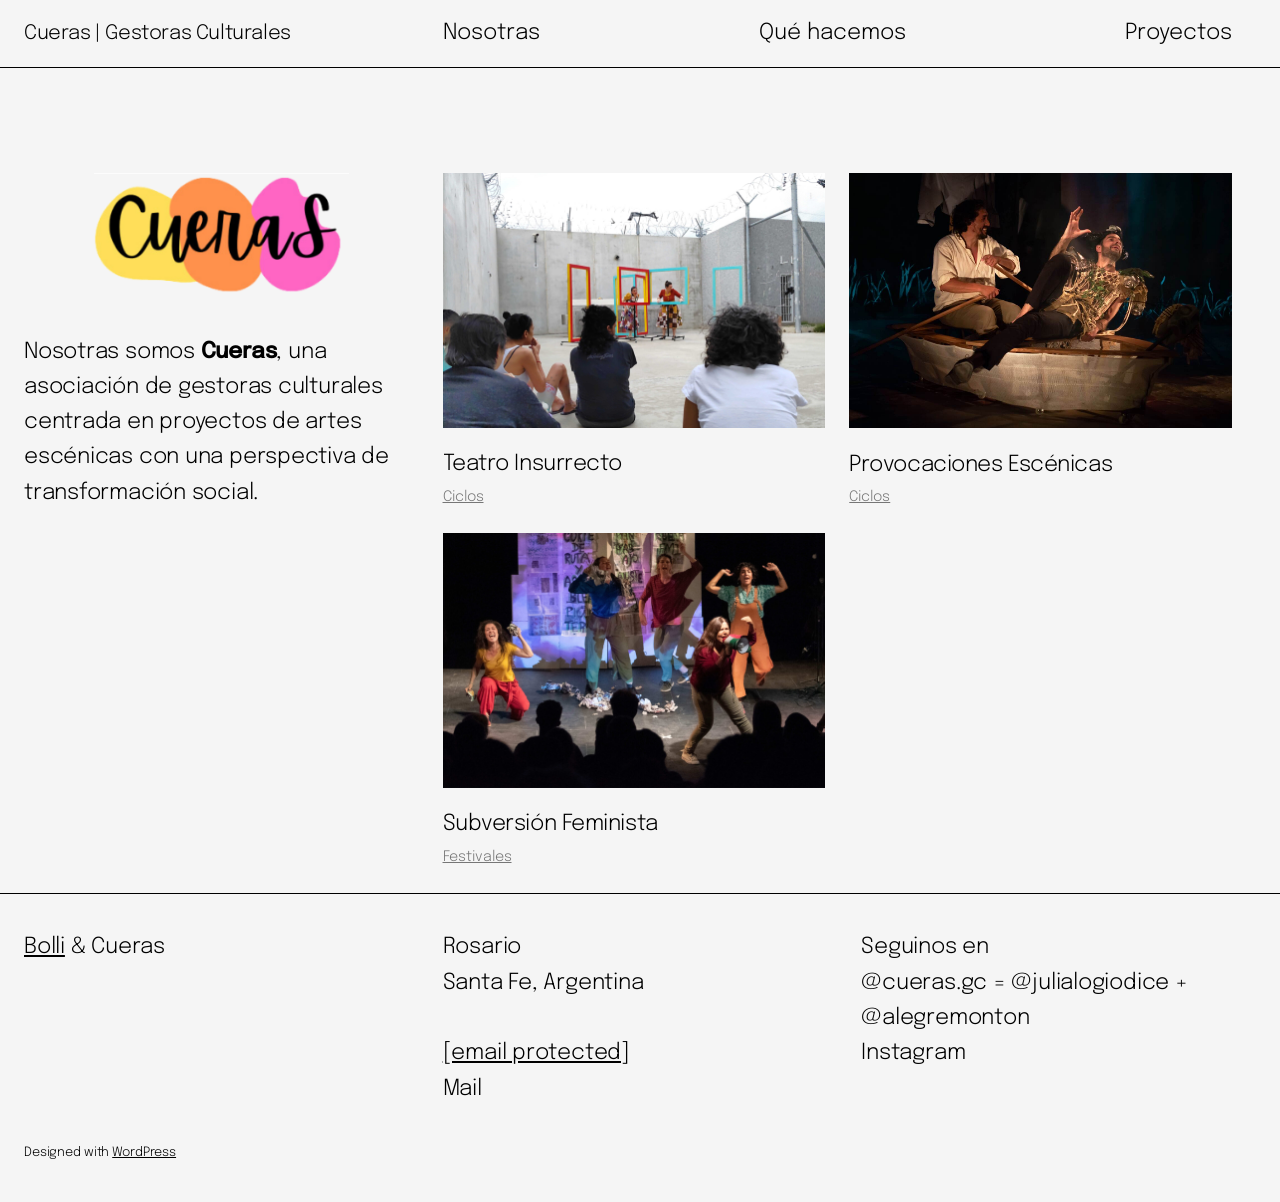
==== index.html @ 74dd1afe "Update canonical and shortlink URLs for improved navigation consistency" ====
<!DOCTYPE html>
<html lang="es-AR">
<head>
	<meta charset="UTF-8" />
	<meta name="viewport" content="width=device-width, initial-scale=1" />
<meta name='robots' content='max-image-preview:large' />
<title>Cueras | Gestoras Culturales</title>
<link rel='dns-prefetch' href='index.html' />
<link rel="alternate" type="application/rss+xml" title="Cueras | Gestoras Culturales &raquo; Feed" href="feed/index.html" />
<link rel="alternate" type="application/rss+xml" title="Cueras | Gestoras Culturales &raquo; RSS de los comentarios" href="comments/feed/index.html" />
<style id='wp-img-auto-sizes-contain-inline-css'>
img:is([sizes=auto i],[sizes^="auto," i]){contain-intrinsic-size:3000px 1500px}
/*# sourceURL=wp-img-auto-sizes-contain-inline-css */
</style>
<style id='wp-block-site-title-inline-css'>
.wp-block-site-title{box-sizing:border-box}.wp-block-site-title :where(a){color:inherit;font-family:inherit;font-size:inherit;font-style:inherit;font-weight:inherit;letter-spacing:inherit;line-height:inherit;text-decoration:inherit}
/*# sourceURL=https://cueras.com.ar/wp-includes/blocks/site-title/style.min.css */
</style>
<style id='wp-block-page-list-inline-css'>
.wp-block-navigation .wp-block-page-list{align-items:var(--navigation-layout-align,initial);background-color:inherit;display:flex;flex-direction:var(--navigation-layout-direction,initial);flex-wrap:var(--navigation-layout-wrap,wrap);justify-content:var(--navigation-layout-justify,initial)}.wp-block-navigation .wp-block-navigation-item{background-color:inherit}.wp-block-page-list{box-sizing:border-box}
/*# sourceURL=https://cueras.com.ar/wp-includes/blocks/page-list/style.min.css */
</style>
<style id='wp-block-navigation-inline-css'>
.wp-block-navigation{position:relative}.wp-block-navigation ul{margin-bottom:0;margin-left:0;margin-top:0;padding-left:0}.wp-block-navigation ul,.wp-block-navigation ul li{list-style:none;padding:0}.wp-block-navigation .wp-block-navigation-item{align-items:center;background-color:inherit;display:flex;position:relative}.wp-block-navigation .wp-block-navigation-item .wp-block-navigation__submenu-container:empty{display:none}.wp-block-navigation .wp-block-navigation-item__content{display:block;z-index:1}.wp-block-navigation .wp-block-navigation-item__content.wp-block-navigation-item__content{color:inherit}.wp-block-navigation.has-text-decoration-underline .wp-block-navigation-item__content,.wp-block-navigation.has-text-decoration-underline .wp-block-navigation-item__content:active,.wp-block-navigation.has-text-decoration-underline .wp-block-navigation-item__content:focus{text-decoration:underline}.wp-block-navigation.has-text-decoration-line-through .wp-block-navigation-item__content,.wp-block-navigation.has-text-decoration-line-through .wp-block-navigation-item__content:active,.wp-block-navigation.has-text-decoration-line-through .wp-block-navigation-item__content:focus{text-decoration:line-through}.wp-block-navigation :where(a),.wp-block-navigation :where(a:active),.wp-block-navigation :where(a:focus){text-decoration:none}.wp-block-navigation .wp-block-navigation__submenu-icon{align-self:center;background-color:inherit;border:none;color:currentColor;display:inline-block;font-size:inherit;height:.6em;line-height:0;margin-left:.25em;padding:0;width:.6em}.wp-block-navigation .wp-block-navigation__submenu-icon svg{display:inline-block;stroke:currentColor;height:inherit;margin-top:.075em;width:inherit}.wp-block-navigation{--navigation-layout-justification-setting:flex-start;--navigation-layout-direction:row;--navigation-layout-wrap:wrap;--navigation-layout-justify:flex-start;--navigation-layout-align:center}.wp-block-navigation.is-vertical{--navigation-layout-direction:column;--navigation-layout-justify:initial;--navigation-layout-align:flex-start}.wp-block-navigation.no-wrap{--navigation-layout-wrap:nowrap}.wp-block-navigation.items-justified-center{--navigation-layout-justification-setting:center;--navigation-layout-justify:center}.wp-block-navigation.items-justified-center.is-vertical{--navigation-layout-align:center}.wp-block-navigation.items-justified-right{--navigation-layout-justification-setting:flex-end;--navigation-layout-justify:flex-end}.wp-block-navigation.items-justified-right.is-vertical{--navigation-layout-align:flex-end}.wp-block-navigation.items-justified-space-between{--navigation-layout-justification-setting:space-between;--navigation-layout-justify:space-between}.wp-block-navigation .has-child .wp-block-navigation__submenu-container{align-items:normal;background-color:inherit;color:inherit;display:flex;flex-direction:column;opacity:0;position:absolute;z-index:2}@media not (prefers-reduced-motion){.wp-block-navigation .has-child .wp-block-navigation__submenu-container{transition:opacity .1s linear}}.wp-block-navigation .has-child .wp-block-navigation__submenu-container{height:0;overflow:hidden;visibility:hidden;width:0}.wp-block-navigation .has-child .wp-block-navigation__submenu-container>.wp-block-navigation-item>.wp-block-navigation-item__content{display:flex;flex-grow:1;padding:.5em 1em}.wp-block-navigation .has-child .wp-block-navigation__submenu-container>.wp-block-navigation-item>.wp-block-navigation-item__content .wp-block-navigation__submenu-icon{margin-left:auto;margin-right:0}.wp-block-navigation .has-child .wp-block-navigation__submenu-container .wp-block-navigation-item__content{margin:0}.wp-block-navigation .has-child .wp-block-navigation__submenu-container{left:-1px;top:100%}@media (min-width:782px){.wp-block-navigation .has-child .wp-block-navigation__submenu-container .wp-block-navigation__submenu-container{left:100%;top:-1px}.wp-block-navigation .has-child .wp-block-navigation__submenu-container .wp-block-navigation__submenu-container:before{background:#0000;content:"";display:block;height:100%;position:absolute;right:100%;width:.5em}.wp-block-navigation .has-child .wp-block-navigation__submenu-container .wp-block-navigation__submenu-icon{margin-right:.25em}.wp-block-navigation .has-child .wp-block-navigation__submenu-container .wp-block-navigation__submenu-icon svg{transform:rotate(-90deg)}}.wp-block-navigation .has-child .wp-block-navigation-submenu__toggle[aria-expanded=true]~.wp-block-navigation__submenu-container,.wp-block-navigation .has-child:not(.open-on-click):hover>.wp-block-navigation__submenu-container,.wp-block-navigation .has-child:not(.open-on-click):not(.open-on-hover-click):focus-within>.wp-block-navigation__submenu-container{height:auto;min-width:200px;opacity:1;overflow:visible;visibility:visible;width:auto}.wp-block-navigation.has-background .has-child .wp-block-navigation__submenu-container{left:0;top:100%}@media (min-width:782px){.wp-block-navigation.has-background .has-child .wp-block-navigation__submenu-container .wp-block-navigation__submenu-container{left:100%;top:0}}.wp-block-navigation-submenu{display:flex;position:relative}.wp-block-navigation-submenu .wp-block-navigation__submenu-icon svg{stroke:currentColor}button.wp-block-navigation-item__content{background-color:initial;border:none;color:currentColor;font-family:inherit;font-size:inherit;font-style:inherit;font-weight:inherit;letter-spacing:inherit;line-height:inherit;text-align:left;text-transform:inherit}.wp-block-navigation-submenu__toggle{cursor:pointer}.wp-block-navigation-submenu__toggle[aria-expanded=true]+.wp-block-navigation__submenu-icon>svg,.wp-block-navigation-submenu__toggle[aria-expanded=true]>svg{transform:rotate(180deg)}.wp-block-navigation-item.open-on-click .wp-block-navigation-submenu__toggle{padding-left:0;padding-right:.85em}.wp-block-navigation-item.open-on-click .wp-block-navigation-submenu__toggle+.wp-block-navigation__submenu-icon{margin-left:-.6em;pointer-events:none}.wp-block-navigation-item.open-on-click button.wp-block-navigation-item__content:not(.wp-block-navigation-submenu__toggle){padding:0}.wp-block-navigation .wp-block-page-list,.wp-block-navigation__container,.wp-block-navigation__responsive-close,.wp-block-navigation__responsive-container,.wp-block-navigation__responsive-container-content,.wp-block-navigation__responsive-dialog{gap:inherit}:where(.wp-block-navigation.has-background .wp-block-navigation-item a:not(.wp-element-button)),:where(.wp-block-navigation.has-background .wp-block-navigation-submenu a:not(.wp-element-button)){padding:.5em 1em}:where(.wp-block-navigation .wp-block-navigation__submenu-container .wp-block-navigation-item a:not(.wp-element-button)),:where(.wp-block-navigation .wp-block-navigation__submenu-container .wp-block-navigation-submenu a:not(.wp-element-button)),:where(.wp-block-navigation .wp-block-navigation__submenu-container .wp-block-navigation-submenu button.wp-block-navigation-item__content),:where(.wp-block-navigation .wp-block-navigation__submenu-container .wp-block-pages-list__item button.wp-block-navigation-item__content){padding:.5em 1em}.wp-block-navigation.items-justified-right .wp-block-navigation__container .has-child .wp-block-navigation__submenu-container,.wp-block-navigation.items-justified-right .wp-block-page-list>.has-child .wp-block-navigation__submenu-container,.wp-block-navigation.items-justified-space-between .wp-block-page-list>.has-child:last-child .wp-block-navigation__submenu-container,.wp-block-navigation.items-justified-space-between>.wp-block-navigation__container>.has-child:last-child .wp-block-navigation__submenu-container{left:auto;right:0}.wp-block-navigation.items-justified-right .wp-block-navigation__container .has-child .wp-block-navigation__submenu-container .wp-block-navigation__submenu-container,.wp-block-navigation.items-justified-right .wp-block-page-list>.has-child .wp-block-navigation__submenu-container .wp-block-navigation__submenu-container,.wp-block-navigation.items-justified-space-between .wp-block-page-list>.has-child:last-child .wp-block-navigation__submenu-container .wp-block-navigation__submenu-container,.wp-block-navigation.items-justified-space-between>.wp-block-navigation__container>.has-child:last-child .wp-block-navigation__submenu-container .wp-block-navigation__submenu-container{left:-1px;right:-1px}@media (min-width:782px){.wp-block-navigation.items-justified-right .wp-block-navigation__container .has-child .wp-block-navigation__submenu-container .wp-block-navigation__submenu-container,.wp-block-navigation.items-justified-right .wp-block-page-list>.has-child .wp-block-navigation__submenu-container .wp-block-navigation__submenu-container,.wp-block-navigation.items-justified-space-between .wp-block-page-list>.has-child:last-child .wp-block-navigation__submenu-container .wp-block-navigation__submenu-container,.wp-block-navigation.items-justified-space-between>.wp-block-navigation__container>.has-child:last-child .wp-block-navigation__submenu-container .wp-block-navigation__submenu-container{left:auto;right:100%}}.wp-block-navigation:not(.has-background) .wp-block-navigation__submenu-container{background-color:#fff;border:1px solid #00000026}.wp-block-navigation.has-background .wp-block-navigation__submenu-container{background-color:inherit}.wp-block-navigation:not(.has-text-color) .wp-block-navigation__submenu-container{color:#000}.wp-block-navigation__container{align-items:var(--navigation-layout-align,initial);display:flex;flex-direction:var(--navigation-layout-direction,initial);flex-wrap:var(--navigation-layout-wrap,wrap);justify-content:var(--navigation-layout-justify,initial);list-style:none;margin:0;padding-left:0}.wp-block-navigation__container .is-responsive{display:none}.wp-block-navigation__container:only-child,.wp-block-page-list:only-child{flex-grow:1}@keyframes overlay-menu__fade-in-animation{0%{opacity:0;transform:translateY(.5em)}to{opacity:1;transform:translateY(0)}}.wp-block-navigation__responsive-container{bottom:0;display:none;left:0;position:fixed;right:0;top:0}.wp-block-navigation__responsive-container :where(.wp-block-navigation-item a){color:inherit}.wp-block-navigation__responsive-container .wp-block-navigation__responsive-container-content{align-items:var(--navigation-layout-align,initial);display:flex;flex-direction:var(--navigation-layout-direction,initial);flex-wrap:var(--navigation-layout-wrap,wrap);justify-content:var(--navigation-layout-justify,initial)}.wp-block-navigation__responsive-container:not(.is-menu-open.is-menu-open){background-color:inherit!important;color:inherit!important}.wp-block-navigation__responsive-container.is-menu-open{background-color:inherit;display:flex;flex-direction:column}@media not (prefers-reduced-motion){.wp-block-navigation__responsive-container.is-menu-open{animation:overlay-menu__fade-in-animation .1s ease-out;animation-fill-mode:forwards}}.wp-block-navigation__responsive-container.is-menu-open{overflow:auto;padding:clamp(1rem,var(--wp--style--root--padding-top),20rem) clamp(1rem,var(--wp--style--root--padding-right),20rem) clamp(1rem,var(--wp--style--root--padding-bottom),20rem) clamp(1rem,var(--wp--style--root--padding-left),20rem);z-index:100000}.wp-block-navigation__responsive-container.is-menu-open .wp-block-navigation__responsive-container-content{align-items:var(--navigation-layout-justification-setting,inherit);display:flex;flex-direction:column;flex-wrap:nowrap;overflow:visible;padding-top:calc(2rem + 24px)}.wp-block-navigation__responsive-container.is-menu-open .wp-block-navigation__responsive-container-content,.wp-block-navigation__responsive-container.is-menu-open .wp-block-navigation__responsive-container-content .wp-block-navigation__container,.wp-block-navigation__responsive-container.is-menu-open .wp-block-navigation__responsive-container-content .wp-block-page-list{justify-content:flex-start}.wp-block-navigation__responsive-container.is-menu-open .wp-block-navigation__responsive-container-content .wp-block-navigation__submenu-icon{display:none}.wp-block-navigation__responsive-container.is-menu-open .wp-block-navigation__responsive-container-content .has-child .wp-block-navigation__submenu-container{border:none;height:auto;min-width:200px;opacity:1;overflow:initial;padding-left:2rem;padding-right:2rem;position:static;visibility:visible;width:auto}.wp-block-navigation__responsive-container.is-menu-open .wp-block-navigation__responsive-container-content .wp-block-navigation__container,.wp-block-navigation__responsive-container.is-menu-open .wp-block-navigation__responsive-container-content .wp-block-navigation__submenu-container{gap:inherit}.wp-block-navigation__responsive-container.is-menu-open .wp-block-navigation__responsive-container-content .wp-block-navigation__submenu-container{padding-top:var(--wp--style--block-gap,2em)}.wp-block-navigation__responsive-container.is-menu-open .wp-block-navigation__responsive-container-content .wp-block-navigation-item__content{padding:0}.wp-block-navigation__responsive-container.is-menu-open .wp-block-navigation__responsive-container-content .wp-block-navigation-item,.wp-block-navigation__responsive-container.is-menu-open .wp-block-navigation__responsive-container-content .wp-block-navigation__container,.wp-block-navigation__responsive-container.is-menu-open .wp-block-navigation__responsive-container-content .wp-block-page-list{align-items:var(--navigation-layout-justification-setting,initial);display:flex;flex-direction:column}.wp-block-navigation__responsive-container.is-menu-open .wp-block-navigation-item,.wp-block-navigation__responsive-container.is-menu-open .wp-block-navigation-item .wp-block-navigation__submenu-container,.wp-block-navigation__responsive-container.is-menu-open .wp-block-navigation__container,.wp-block-navigation__responsive-container.is-menu-open .wp-block-page-list{background:#0000!important;color:inherit!important}.wp-block-navigation__responsive-container.is-menu-open .wp-block-navigation__submenu-container.wp-block-navigation__submenu-container.wp-block-navigation__submenu-container.wp-block-navigation__submenu-container{left:auto;right:auto}@media (min-width:600px){.wp-block-navigation__responsive-container:not(.hidden-by-default):not(.is-menu-open){background-color:inherit;display:block;position:relative;width:100%;z-index:auto}.wp-block-navigation__responsive-container:not(.hidden-by-default):not(.is-menu-open) .wp-block-navigation__responsive-container-close{display:none}.wp-block-navigation__responsive-container.is-menu-open .wp-block-navigation__submenu-container.wp-block-navigation__submenu-container.wp-block-navigation__submenu-container.wp-block-navigation__submenu-container{left:0}}.wp-block-navigation:not(.has-background) .wp-block-navigation__responsive-container.is-menu-open{background-color:#fff}.wp-block-navigation:not(.has-text-color) .wp-block-navigation__responsive-container.is-menu-open{color:#000}.wp-block-navigation__toggle_button_label{font-size:1rem;font-weight:700}.wp-block-navigation__responsive-container-close,.wp-block-navigation__responsive-container-open{background:#0000;border:none;color:currentColor;cursor:pointer;margin:0;padding:0;text-transform:inherit;vertical-align:middle}.wp-block-navigation__responsive-container-close svg,.wp-block-navigation__responsive-container-open svg{fill:currentColor;display:block;height:24px;pointer-events:none;width:24px}.wp-block-navigation__responsive-container-open{display:flex}.wp-block-navigation__responsive-container-open.wp-block-navigation__responsive-container-open.wp-block-navigation__responsive-container-open{font-family:inherit;font-size:inherit;font-weight:inherit}@media (min-width:600px){.wp-block-navigation__responsive-container-open:not(.always-shown){display:none}}.wp-block-navigation__responsive-container-close{position:absolute;right:0;top:0;z-index:2}.wp-block-navigation__responsive-container-close.wp-block-navigation__responsive-container-close.wp-block-navigation__responsive-container-close{font-family:inherit;font-size:inherit;font-weight:inherit}.wp-block-navigation__responsive-close{width:100%}.has-modal-open .wp-block-navigation__responsive-close{margin-left:auto;margin-right:auto;max-width:var(--wp--style--global--wide-size,100%)}.wp-block-navigation__responsive-close:focus{outline:none}.is-menu-open .wp-block-navigation__responsive-close,.is-menu-open .wp-block-navigation__responsive-container-content,.is-menu-open .wp-block-navigation__responsive-dialog{box-sizing:border-box}.wp-block-navigation__responsive-dialog{position:relative}.has-modal-open .admin-bar .is-menu-open .wp-block-navigation__responsive-dialog{margin-top:46px}@media (min-width:782px){.has-modal-open .admin-bar .is-menu-open .wp-block-navigation__responsive-dialog{margin-top:32px}}html.has-modal-open{overflow:hidden}
/*# sourceURL=https://cueras.com.ar/wp-includes/blocks/navigation/style.min.css */
</style>
<style id='wp-block-columns-inline-css'>
.wp-block-columns{box-sizing:border-box;display:flex;flex-wrap:wrap!important}@media (min-width:782px){.wp-block-columns{flex-wrap:nowrap!important}}.wp-block-columns{align-items:normal!important}.wp-block-columns.are-vertically-aligned-top{align-items:flex-start}.wp-block-columns.are-vertically-aligned-center{align-items:center}.wp-block-columns.are-vertically-aligned-bottom{align-items:flex-end}@media (max-width:781px){.wp-block-columns:not(.is-not-stacked-on-mobile)>.wp-block-column{flex-basis:100%!important}}@media (min-width:782px){.wp-block-columns:not(.is-not-stacked-on-mobile)>.wp-block-column{flex-basis:0;flex-grow:1}.wp-block-columns:not(.is-not-stacked-on-mobile)>.wp-block-column[style*=flex-basis]{flex-grow:0}}.wp-block-columns.is-not-stacked-on-mobile{flex-wrap:nowrap!important}.wp-block-columns.is-not-stacked-on-mobile>.wp-block-column{flex-basis:0;flex-grow:1}.wp-block-columns.is-not-stacked-on-mobile>.wp-block-column[style*=flex-basis]{flex-grow:0}:where(.wp-block-columns){margin-bottom:1.75em}:where(.wp-block-columns.has-background){padding:1.25em 2.375em}.wp-block-column{flex-grow:1;min-width:0;overflow-wrap:break-word;word-break:break-word}.wp-block-column.is-vertically-aligned-top{align-self:flex-start}.wp-block-column.is-vertically-aligned-center{align-self:center}.wp-block-column.is-vertically-aligned-bottom{align-self:flex-end}.wp-block-column.is-vertically-aligned-stretch{align-self:stretch}.wp-block-column.is-vertically-aligned-bottom,.wp-block-column.is-vertically-aligned-center,.wp-block-column.is-vertically-aligned-top{width:100%}
/*# sourceURL=https://cueras.com.ar/wp-includes/blocks/columns/style.min.css */
</style>
<style id='wp-block-group-inline-css'>
.wp-block-group{box-sizing:border-box}:where(.wp-block-group.wp-block-group-is-layout-constrained){position:relative}
/*# sourceURL=https://cueras.com.ar/wp-includes/blocks/group/style.min.css */
</style>
<style id='wp-block-spacer-inline-css'>
.wp-block-spacer{clear:both}
/*# sourceURL=https://cueras.com.ar/wp-includes/blocks/spacer/style.min.css */
</style>
<style id='wp-block-paragraph-inline-css'>
.is-small-text{font-size:.875em}.is-regular-text{font-size:1em}.is-large-text{font-size:2.25em}.is-larger-text{font-size:3em}.has-drop-cap:not(:focus):first-letter{float:left;font-size:8.4em;font-style:normal;font-weight:100;line-height:.68;margin:.05em .1em 0 0;text-transform:uppercase}body.rtl .has-drop-cap:not(:focus):first-letter{float:none;margin-left:.1em}p.has-drop-cap.has-background{overflow:hidden}:root :where(p.has-background){padding:1.25em 2.375em}:where(p.has-text-color:not(.has-link-color)) a{color:inherit}p.has-text-align-left[style*="writing-mode:vertical-lr"],p.has-text-align-right[style*="writing-mode:vertical-rl"]{rotate:180deg}
/*# sourceURL=https://cueras.com.ar/wp-includes/blocks/paragraph/style.min.css */
</style>
<style id='wp-block-post-featured-image-inline-css'>
.wp-block-post-featured-image{margin-left:0;margin-right:0}.wp-block-post-featured-image a{display:block;height:100%}.wp-block-post-featured-image :where(img){box-sizing:border-box;height:auto;max-width:100%;vertical-align:bottom;width:100%}.wp-block-post-featured-image.alignfull img,.wp-block-post-featured-image.alignwide img{width:100%}.wp-block-post-featured-image .wp-block-post-featured-image__overlay.has-background-dim{background-color:#000;inset:0;position:absolute}.wp-block-post-featured-image{position:relative}.wp-block-post-featured-image .wp-block-post-featured-image__overlay.has-background-gradient{background-color:initial}.wp-block-post-featured-image .wp-block-post-featured-image__overlay.has-background-dim-0{opacity:0}.wp-block-post-featured-image .wp-block-post-featured-image__overlay.has-background-dim-10{opacity:.1}.wp-block-post-featured-image .wp-block-post-featured-image__overlay.has-background-dim-20{opacity:.2}.wp-block-post-featured-image .wp-block-post-featured-image__overlay.has-background-dim-30{opacity:.3}.wp-block-post-featured-image .wp-block-post-featured-image__overlay.has-background-dim-40{opacity:.4}.wp-block-post-featured-image .wp-block-post-featured-image__overlay.has-background-dim-50{opacity:.5}.wp-block-post-featured-image .wp-block-post-featured-image__overlay.has-background-dim-60{opacity:.6}.wp-block-post-featured-image .wp-block-post-featured-image__overlay.has-background-dim-70{opacity:.7}.wp-block-post-featured-image .wp-block-post-featured-image__overlay.has-background-dim-80{opacity:.8}.wp-block-post-featured-image .wp-block-post-featured-image__overlay.has-background-dim-90{opacity:.9}.wp-block-post-featured-image .wp-block-post-featured-image__overlay.has-background-dim-100{opacity:1}.wp-block-post-featured-image:where(.alignleft,.alignright){width:100%}
/*# sourceURL=https://cueras.com.ar/wp-includes/blocks/post-featured-image/style.min.css */
</style>
<style id='wp-block-post-title-inline-css'>
.wp-block-post-title{box-sizing:border-box;word-break:break-word}.wp-block-post-title :where(a){display:inline-block;font-family:inherit;font-size:inherit;font-style:inherit;font-weight:inherit;letter-spacing:inherit;line-height:inherit;text-decoration:inherit}
/*# sourceURL=https://cueras.com.ar/wp-includes/blocks/post-title/style.min.css */
</style>
<style id='wp-block-post-terms-inline-css'>
.wp-block-post-terms{box-sizing:border-box}.wp-block-post-terms .wp-block-post-terms__separator{white-space:pre-wrap}
/*# sourceURL=https://cueras.com.ar/wp-includes/blocks/post-terms/style.min.css */
</style>
<style id='wp-block-post-template-inline-css'>
.wp-block-post-template{box-sizing:border-box;list-style:none;margin-bottom:0;margin-top:0;max-width:100%;padding:0}.wp-block-post-template.is-flex-container{display:flex;flex-direction:row;flex-wrap:wrap;gap:1.25em}.wp-block-post-template.is-flex-container>li{margin:0;width:100%}@media (min-width:600px){.wp-block-post-template.is-flex-container.is-flex-container.columns-2>li{width:calc(50% - .625em)}.wp-block-post-template.is-flex-container.is-flex-container.columns-3>li{width:calc(33.33333% - .83333em)}.wp-block-post-template.is-flex-container.is-flex-container.columns-4>li{width:calc(25% - .9375em)}.wp-block-post-template.is-flex-container.is-flex-container.columns-5>li{width:calc(20% - 1em)}.wp-block-post-template.is-flex-container.is-flex-container.columns-6>li{width:calc(16.66667% - 1.04167em)}}@media (max-width:600px){.wp-block-post-template-is-layout-grid.wp-block-post-template-is-layout-grid.wp-block-post-template-is-layout-grid.wp-block-post-template-is-layout-grid{grid-template-columns:1fr}}.wp-block-post-template-is-layout-constrained>li>.alignright,.wp-block-post-template-is-layout-flow>li>.alignright{float:right;margin-inline-end:0;margin-inline-start:2em}.wp-block-post-template-is-layout-constrained>li>.alignleft,.wp-block-post-template-is-layout-flow>li>.alignleft{float:left;margin-inline-end:2em;margin-inline-start:0}.wp-block-post-template-is-layout-constrained>li>.aligncenter,.wp-block-post-template-is-layout-flow>li>.aligncenter{margin-inline-end:auto;margin-inline-start:auto}
/*# sourceURL=https://cueras.com.ar/wp-includes/blocks/post-template/style.min.css */
</style>
<style id='wp-emoji-styles-inline-css'>

	img.wp-smiley, img.emoji {
		display: inline !important;
		border: none !important;
		box-shadow: none !important;
		height: 1em !important;
		width: 1em !important;
		margin: 0 0.07em !important;
		vertical-align: -0.1em !important;
		background: none !important;
		padding: 0 !important;
	}
/*# sourceURL=wp-emoji-styles-inline-css */
</style>
<style id='wp-block-library-inline-css'>
:root{--wp-block-synced-color:#7a00df;--wp-block-synced-color--rgb:122,0,223;--wp-bound-block-color:var(--wp-block-synced-color);--wp-editor-canvas-background:#ddd;--wp-admin-theme-color:#007cba;--wp-admin-theme-color--rgb:0,124,186;--wp-admin-theme-color-darker-10:#006ba1;--wp-admin-theme-color-darker-10--rgb:0,107,160.5;--wp-admin-theme-color-darker-20:#005a87;--wp-admin-theme-color-darker-20--rgb:0,90,135;--wp-admin-border-width-focus:2px}@media (min-resolution:192dpi){:root{--wp-admin-border-width-focus:1.5px}}.wp-element-button{cursor:pointer}:root .has-very-light-gray-background-color{background-color:#eee}:root .has-very-dark-gray-background-color{background-color:#313131}:root .has-very-light-gray-color{color:#eee}:root .has-very-dark-gray-color{color:#313131}:root .has-vivid-green-cyan-to-vivid-cyan-blue-gradient-background{background:linear-gradient(135deg,#00d084,#0693e3)}:root .has-purple-crush-gradient-background{background:linear-gradient(135deg,#34e2e4,#4721fb 50%,#ab1dfe)}:root .has-hazy-dawn-gradient-background{background:linear-gradient(135deg,#faaca8,#dad0ec)}:root .has-subdued-olive-gradient-background{background:linear-gradient(135deg,#fafae1,#67a671)}:root .has-atomic-cream-gradient-background{background:linear-gradient(135deg,#fdd79a,#004a59)}:root .has-nightshade-gradient-background{background:linear-gradient(135deg,#330968,#31cdcf)}:root .has-midnight-gradient-background{background:linear-gradient(135deg,#020381,#2874fc)}:root{--wp--preset--font-size--normal:16px;--wp--preset--font-size--huge:42px}.has-regular-font-size{font-size:1em}.has-larger-font-size{font-size:2.625em}.has-normal-font-size{font-size:var(--wp--preset--font-size--normal)}.has-huge-font-size{font-size:var(--wp--preset--font-size--huge)}.has-text-align-center{text-align:center}.has-text-align-left{text-align:left}.has-text-align-right{text-align:right}.has-fit-text{white-space:nowrap!important}#end-resizable-editor-section{display:none}.aligncenter{clear:both}.items-justified-left{justify-content:flex-start}.items-justified-center{justify-content:center}.items-justified-right{justify-content:flex-end}.items-justified-space-between{justify-content:space-between}.screen-reader-text{border:0;clip-path:inset(50%);height:1px;margin:-1px;overflow:hidden;padding:0;position:absolute;width:1px;word-wrap:normal!important}.screen-reader-text:focus{background-color:#ddd;clip-path:none;color:#444;display:block;font-size:1em;height:auto;left:5px;line-height:normal;padding:15px 23px 14px;text-decoration:none;top:5px;width:auto;z-index:100000}html :where(.has-border-color){border-style:solid}html :where([style*=border-top-color]){border-top-style:solid}html :where([style*=border-right-color]){border-right-style:solid}html :where([style*=border-bottom-color]){border-bottom-style:solid}html :where([style*=border-left-color]){border-left-style:solid}html :where([style*=border-width]){border-style:solid}html :where([style*=border-top-width]){border-top-style:solid}html :where([style*=border-right-width]){border-right-style:solid}html :where([style*=border-bottom-width]){border-bottom-style:solid}html :where([style*=border-left-width]){border-left-style:solid}html :where(img[class*=wp-image-]){height:auto;max-width:100%}:where(figure){margin:0 0 1em}html :where(.is-position-sticky){--wp-admin--admin-bar--position-offset:var(--wp-admin--admin-bar--height,0px)}@media screen and (max-width:600px){html :where(.is-position-sticky){--wp-admin--admin-bar--position-offset:0px}}
/*# sourceURL=/wp-includes/css/dist/block-library/common.min.css */
</style>
<style id='global-styles-inline-css'>
:root{--wp--preset--aspect-ratio--square: 1;--wp--preset--aspect-ratio--4-3: 4/3;--wp--preset--aspect-ratio--3-4: 3/4;--wp--preset--aspect-ratio--3-2: 3/2;--wp--preset--aspect-ratio--2-3: 2/3;--wp--preset--aspect-ratio--16-9: 16/9;--wp--preset--aspect-ratio--9-16: 9/16;--wp--preset--color--black: #000000;--wp--preset--color--cyan-bluish-gray: #abb8c3;--wp--preset--color--white: #ffffff;--wp--preset--color--pale-pink: #f78da7;--wp--preset--color--vivid-red: #cf2e2e;--wp--preset--color--luminous-vivid-orange: #ff6900;--wp--preset--color--luminous-vivid-amber: #fcb900;--wp--preset--color--light-green-cyan: #7bdcb5;--wp--preset--color--vivid-green-cyan: #00d084;--wp--preset--color--pale-cyan-blue: #8ed1fc;--wp--preset--color--vivid-cyan-blue: #0693e3;--wp--preset--color--vivid-purple: #9b51e0;--wp--preset--color--primary: #000000;--wp--preset--color--secondary: #767676;--wp--preset--color--foreground: #000000;--wp--preset--color--background: #f5f5f5;--wp--preset--color--tertiary: #e6e6e6;--wp--preset--gradient--vivid-cyan-blue-to-vivid-purple: linear-gradient(135deg,rgb(6,147,227) 0%,rgb(155,81,224) 100%);--wp--preset--gradient--light-green-cyan-to-vivid-green-cyan: linear-gradient(135deg,rgb(122,220,180) 0%,rgb(0,208,130) 100%);--wp--preset--gradient--luminous-vivid-amber-to-luminous-vivid-orange: linear-gradient(135deg,rgb(252,185,0) 0%,rgb(255,105,0) 100%);--wp--preset--gradient--luminous-vivid-orange-to-vivid-red: linear-gradient(135deg,rgb(255,105,0) 0%,rgb(207,46,46) 100%);--wp--preset--gradient--very-light-gray-to-cyan-bluish-gray: linear-gradient(135deg,rgb(238,238,238) 0%,rgb(169,184,195) 100%);--wp--preset--gradient--cool-to-warm-spectrum: linear-gradient(135deg,rgb(74,234,220) 0%,rgb(151,120,209) 20%,rgb(207,42,186) 40%,rgb(238,44,130) 60%,rgb(251,105,98) 80%,rgb(254,248,76) 100%);--wp--preset--gradient--blush-light-purple: linear-gradient(135deg,rgb(255,206,236) 0%,rgb(152,150,240) 100%);--wp--preset--gradient--blush-bordeaux: linear-gradient(135deg,rgb(254,205,165) 0%,rgb(254,45,45) 50%,rgb(107,0,62) 100%);--wp--preset--gradient--luminous-dusk: linear-gradient(135deg,rgb(255,203,112) 0%,rgb(199,81,192) 50%,rgb(65,88,208) 100%);--wp--preset--gradient--pale-ocean: linear-gradient(135deg,rgb(255,245,203) 0%,rgb(182,227,212) 50%,rgb(51,167,181) 100%);--wp--preset--gradient--electric-grass: linear-gradient(135deg,rgb(202,248,128) 0%,rgb(113,206,126) 100%);--wp--preset--gradient--midnight: linear-gradient(135deg,rgb(2,3,129) 0%,rgb(40,116,252) 100%);--wp--preset--font-size--small: clamp(0.825rem, 0.825rem + ((1vw - 0.2rem) * 0.56), 1.0625rem);--wp--preset--font-size--medium: clamp(1rem, 1rem + ((1vw - 0.2rem) * 0.588), 1.25rem);--wp--preset--font-size--large: clamp(1.75rem, 1.75rem + ((1vw - 0.2rem) * 0.588), 2rem);--wp--preset--font-size--x-large: clamp(2.5rem, 2.5rem + ((1vw - 0.2rem) * 1.176), 3rem);--wp--preset--font-family--system-font: -apple-system, BlinkMacSystemFont, 'Segoe UI', Roboto, Oxygen-Sans, Ubuntu, Cantarell, 'Helvetica Neue', sans-serif;--wp--preset--font-family--epilogue: Epilogue;--wp--preset--font-family--sora: Sora;--wp--preset--font-family--albert-sans: Albert Sans;--wp--preset--spacing--20: 0.44rem;--wp--preset--spacing--30: 0.67rem;--wp--preset--spacing--40: 1rem;--wp--preset--spacing--50: 1.5rem;--wp--preset--spacing--60: 2.25rem;--wp--preset--spacing--70: 3.38rem;--wp--preset--spacing--80: 5.06rem;--wp--preset--shadow--natural: 6px 6px 9px rgba(0, 0, 0, 0.2);--wp--preset--shadow--deep: 12px 12px 50px rgba(0, 0, 0, 0.4);--wp--preset--shadow--sharp: 6px 6px 0px rgba(0, 0, 0, 0.2);--wp--preset--shadow--outlined: 6px 6px 0px -3px rgb(255, 255, 255), 6px 6px rgb(0, 0, 0);--wp--preset--shadow--crisp: 6px 6px 0px rgb(0, 0, 0);}:root { --wp--style--global--content-size: 620px;--wp--style--global--wide-size: 1000px; }:where(body) { margin: 0; }.wp-site-blocks { padding-top: var(--wp--style--root--padding-top); padding-bottom: var(--wp--style--root--padding-bottom); }.has-global-padding { padding-right: var(--wp--style--root--padding-right); padding-left: var(--wp--style--root--padding-left); }.has-global-padding > .alignfull { margin-right: calc(var(--wp--style--root--padding-right) * -1); margin-left: calc(var(--wp--style--root--padding-left) * -1); }.has-global-padding :where(:not(.alignfull.is-layout-flow) > .has-global-padding:not(.wp-block-block, .alignfull)) { padding-right: 0; padding-left: 0; }.has-global-padding :where(:not(.alignfull.is-layout-flow) > .has-global-padding:not(.wp-block-block, .alignfull)) > .alignfull { margin-left: 0; margin-right: 0; }.wp-site-blocks > .alignleft { float: left; margin-right: 2em; }.wp-site-blocks > .alignright { float: right; margin-left: 2em; }.wp-site-blocks > .aligncenter { justify-content: center; margin-left: auto; margin-right: auto; }:where(.wp-site-blocks) > * { margin-block-start: 1.5rem; margin-block-end: 0; }:where(.wp-site-blocks) > :first-child { margin-block-start: 0; }:where(.wp-site-blocks) > :last-child { margin-block-end: 0; }:root { --wp--style--block-gap: 1.5rem; }:root :where(.is-layout-flow) > :first-child{margin-block-start: 0;}:root :where(.is-layout-flow) > :last-child{margin-block-end: 0;}:root :where(.is-layout-flow) > *{margin-block-start: 1.5rem;margin-block-end: 0;}:root :where(.is-layout-constrained) > :first-child{margin-block-start: 0;}:root :where(.is-layout-constrained) > :last-child{margin-block-end: 0;}:root :where(.is-layout-constrained) > *{margin-block-start: 1.5rem;margin-block-end: 0;}:root :where(.is-layout-flex){gap: 1.5rem;}:root :where(.is-layout-grid){gap: 1.5rem;}.is-layout-flow > .alignleft{float: left;margin-inline-start: 0;margin-inline-end: 2em;}.is-layout-flow > .alignright{float: right;margin-inline-start: 2em;margin-inline-end: 0;}.is-layout-flow > .aligncenter{margin-left: auto !important;margin-right: auto !important;}.is-layout-constrained > .alignleft{float: left;margin-inline-start: 0;margin-inline-end: 2em;}.is-layout-constrained > .alignright{float: right;margin-inline-start: 2em;margin-inline-end: 0;}.is-layout-constrained > .aligncenter{margin-left: auto !important;margin-right: auto !important;}.is-layout-constrained > :where(:not(.alignleft):not(.alignright):not(.alignfull)){max-width: var(--wp--style--global--content-size);margin-left: auto !important;margin-right: auto !important;}.is-layout-constrained > .alignwide{max-width: var(--wp--style--global--wide-size);}body .is-layout-flex{display: flex;}.is-layout-flex{flex-wrap: wrap;align-items: center;}.is-layout-flex > :is(*, div){margin: 0;}body .is-layout-grid{display: grid;}.is-layout-grid > :is(*, div){margin: 0;}body{background-color: var(--wp--preset--color--background);color: var(--wp--preset--color--foreground);font-family: var(--wp--preset--font-family--epilogue);font-size: clamp(0.918rem, 0.918rem + ((1vw - 0.2rem) * 1.087), 1.38rem);font-style: normal;font-weight: 300;line-height: 1.6;--wp--style--root--padding-top: 0;--wp--style--root--padding-right: 0;--wp--style--root--padding-bottom: 0;--wp--style--root--padding-left: 0;}a:where(:not(.wp-element-button)){color: var(--wp--preset--color--primary);text-decoration: underline;}:root :where(a:where(:not(.wp-element-button)):hover){text-decoration: none;}h1, h2, h3, h4, h5, h6{font-style: normal;font-weight: 300;letter-spacing: -0.02em;line-height: 1.3;}h1{font-size: var(--wp--preset--font-size--x-large);}h2{font-size: var(--wp--preset--font-size--large);}h3{font-size: clamp(1.188rem, 1.188rem + ((1vw - 0.2rem) * 1.628), 1.88rem);}h4{font-size: clamp(1.055rem, 1.055rem + ((1vw - 0.2rem) * 1.353), 1.63rem);}h5{font-size: clamp(0.918rem, 0.918rem + ((1vw - 0.2rem) * 1.087), 1.38rem);}h6{font-size: clamp(0.875rem, 0.875rem + ((1vw - 0.2rem) * 0.882), 1.25rem);}:root :where(.wp-element-button, .wp-block-button__link){background-color: var(--wp--preset--color--primary);border-radius: 0.25rem;border-width: 0;color: var(--wp--preset--color--background);font-family: inherit;font-size: clamp(0.918rem, 0.918rem + ((1vw - 0.2rem) * 1.087), 1.38rem);font-style: inherit;font-weight: inherit;letter-spacing: inherit;line-height: inherit;padding-top: calc(0.667em + 2px);padding-right: calc(1.333em + 2px);padding-bottom: calc(0.667em + 2px);padding-left: calc(1.333em + 2px);text-decoration: none;text-transform: inherit;}:root :where(.wp-element-button:hover, .wp-block-button__link:hover){background-color: var(--wp--preset--color--secondary);color: var(--wp--preset--color--background);}:root :where(.wp-element-button:focus, .wp-block-button__link:focus){background-color: var(--wp--preset--color--primary);color: var(--wp--preset--color--background);outline-color: var(--wp--preset--color--primary);outline-offset: 2px;outline-style: dotted;outline-width: 1px;}:root :where(.wp-element-button:active, .wp-block-button__link:active){background-color: var(--wp--preset--color--primary);color: var(--wp--preset--color--background);}.has-black-color{color: var(--wp--preset--color--black) !important;}.has-cyan-bluish-gray-color{color: var(--wp--preset--color--cyan-bluish-gray) !important;}.has-white-color{color: var(--wp--preset--color--white) !important;}.has-pale-pink-color{color: var(--wp--preset--color--pale-pink) !important;}.has-vivid-red-color{color: var(--wp--preset--color--vivid-red) !important;}.has-luminous-vivid-orange-color{color: var(--wp--preset--color--luminous-vivid-orange) !important;}.has-luminous-vivid-amber-color{color: var(--wp--preset--color--luminous-vivid-amber) !important;}.has-light-green-cyan-color{color: var(--wp--preset--color--light-green-cyan) !important;}.has-vivid-green-cyan-color{color: var(--wp--preset--color--vivid-green-cyan) !important;}.has-pale-cyan-blue-color{color: var(--wp--preset--color--pale-cyan-blue) !important;}.has-vivid-cyan-blue-color{color: var(--wp--preset--color--vivid-cyan-blue) !important;}.has-vivid-purple-color{color: var(--wp--preset--color--vivid-purple) !important;}.has-primary-color{color: var(--wp--preset--color--primary) !important;}.has-secondary-color{color: var(--wp--preset--color--secondary) !important;}.has-foreground-color{color: var(--wp--preset--color--foreground) !important;}.has-background-color{color: var(--wp--preset--color--background) !important;}.has-tertiary-color{color: var(--wp--preset--color--tertiary) !important;}.has-black-background-color{background-color: var(--wp--preset--color--black) !important;}.has-cyan-bluish-gray-background-color{background-color: var(--wp--preset--color--cyan-bluish-gray) !important;}.has-white-background-color{background-color: var(--wp--preset--color--white) !important;}.has-pale-pink-background-color{background-color: var(--wp--preset--color--pale-pink) !important;}.has-vivid-red-background-color{background-color: var(--wp--preset--color--vivid-red) !important;}.has-luminous-vivid-orange-background-color{background-color: var(--wp--preset--color--luminous-vivid-orange) !important;}.has-luminous-vivid-amber-background-color{background-color: var(--wp--preset--color--luminous-vivid-amber) !important;}.has-light-green-cyan-background-color{background-color: var(--wp--preset--color--light-green-cyan) !important;}.has-vivid-green-cyan-background-color{background-color: var(--wp--preset--color--vivid-green-cyan) !important;}.has-pale-cyan-blue-background-color{background-color: var(--wp--preset--color--pale-cyan-blue) !important;}.has-vivid-cyan-blue-background-color{background-color: var(--wp--preset--color--vivid-cyan-blue) !important;}.has-vivid-purple-background-color{background-color: var(--wp--preset--color--vivid-purple) !important;}.has-primary-background-color{background-color: var(--wp--preset--color--primary) !important;}.has-secondary-background-color{background-color: var(--wp--preset--color--secondary) !important;}.has-foreground-background-color{background-color: var(--wp--preset--color--foreground) !important;}.has-background-background-color{background-color: var(--wp--preset--color--background) !important;}.has-tertiary-background-color{background-color: var(--wp--preset--color--tertiary) !important;}.has-black-border-color{border-color: var(--wp--preset--color--black) !important;}.has-cyan-bluish-gray-border-color{border-color: var(--wp--preset--color--cyan-bluish-gray) !important;}.has-white-border-color{border-color: var(--wp--preset--color--white) !important;}.has-pale-pink-border-color{border-color: var(--wp--preset--color--pale-pink) !important;}.has-vivid-red-border-color{border-color: var(--wp--preset--color--vivid-red) !important;}.has-luminous-vivid-orange-border-color{border-color: var(--wp--preset--color--luminous-vivid-orange) !important;}.has-luminous-vivid-amber-border-color{border-color: var(--wp--preset--color--luminous-vivid-amber) !important;}.has-light-green-cyan-border-color{border-color: var(--wp--preset--color--light-green-cyan) !important;}.has-vivid-green-cyan-border-color{border-color: var(--wp--preset--color--vivid-green-cyan) !important;}.has-pale-cyan-blue-border-color{border-color: var(--wp--preset--color--pale-cyan-blue) !important;}.has-vivid-cyan-blue-border-color{border-color: var(--wp--preset--color--vivid-cyan-blue) !important;}.has-vivid-purple-border-color{border-color: var(--wp--preset--color--vivid-purple) !important;}.has-primary-border-color{border-color: var(--wp--preset--color--primary) !important;}.has-secondary-border-color{border-color: var(--wp--preset--color--secondary) !important;}.has-foreground-border-color{border-color: var(--wp--preset--color--foreground) !important;}.has-background-border-color{border-color: var(--wp--preset--color--background) !important;}.has-tertiary-border-color{border-color: var(--wp--preset--color--tertiary) !important;}.has-vivid-cyan-blue-to-vivid-purple-gradient-background{background: var(--wp--preset--gradient--vivid-cyan-blue-to-vivid-purple) !important;}.has-light-green-cyan-to-vivid-green-cyan-gradient-background{background: var(--wp--preset--gradient--light-green-cyan-to-vivid-green-cyan) !important;}.has-luminous-vivid-amber-to-luminous-vivid-orange-gradient-background{background: var(--wp--preset--gradient--luminous-vivid-amber-to-luminous-vivid-orange) !important;}.has-luminous-vivid-orange-to-vivid-red-gradient-background{background: var(--wp--preset--gradient--luminous-vivid-orange-to-vivid-red) !important;}.has-very-light-gray-to-cyan-bluish-gray-gradient-background{background: var(--wp--preset--gradient--very-light-gray-to-cyan-bluish-gray) !important;}.has-cool-to-warm-spectrum-gradient-background{background: var(--wp--preset--gradient--cool-to-warm-spectrum) !important;}.has-blush-light-purple-gradient-background{background: var(--wp--preset--gradient--blush-light-purple) !important;}.has-blush-bordeaux-gradient-background{background: var(--wp--preset--gradient--blush-bordeaux) !important;}.has-luminous-dusk-gradient-background{background: var(--wp--preset--gradient--luminous-dusk) !important;}.has-pale-ocean-gradient-background{background: var(--wp--preset--gradient--pale-ocean) !important;}.has-electric-grass-gradient-background{background: var(--wp--preset--gradient--electric-grass) !important;}.has-midnight-gradient-background{background: var(--wp--preset--gradient--midnight) !important;}.has-small-font-size{font-size: var(--wp--preset--font-size--small) !important;}.has-medium-font-size{font-size: var(--wp--preset--font-size--medium) !important;}.has-large-font-size{font-size: var(--wp--preset--font-size--large) !important;}.has-x-large-font-size{font-size: var(--wp--preset--font-size--x-large) !important;}.has-system-font-font-family{font-family: var(--wp--preset--font-family--system-font) !important;}.has-epilogue-font-family{font-family: var(--wp--preset--font-family--epilogue) !important;}.has-sora-font-family{font-family: var(--wp--preset--font-family--sora) !important;}.has-albert-sans-font-family{font-family: var(--wp--preset--font-family--albert-sans) !important;}
:root :where(.wp-block-navigation){font-size: clamp(0.918rem, 0.918rem + ((1vw - 0.2rem) * 1.087), 1.38rem);font-style: normal;font-weight: 300;}
:root :where(.wp-block-navigation a:where(:not(.wp-element-button))){text-decoration: none;}
:root :where(.wp-block-navigation a:where(:not(.wp-element-button)):hover){text-decoration: underline;}
:root :where(p){letter-spacing: -0.01em;}
:root :where(.wp-block-post-terms){font-size: clamp(0.875rem, 0.875rem + ((1vw - 0.2rem) * 0.059), 0.9rem);}
:root :where(.wp-block-post-title){font-size: var(--wp--preset--font-size--x-large);margin-bottom: 0;}
:root :where(.wp-block-post-title a:where(:not(.wp-element-button))){text-decoration: none;}
:root :where(.wp-block-post-title a:where(:not(.wp-element-button)):hover){text-decoration: underline;}
:root :where(.wp-block-site-title){font-size: var(--wp--preset--font-size--medium);font-style: normal;font-weight: 300;}
:root :where(.wp-block-site-title a:where(:not(.wp-element-button))){text-decoration: none;}
:root :where(.wp-block-site-title a:where(:not(.wp-element-button)):hover){text-decoration: underline;}
/*# sourceURL=global-styles-inline-css */
</style>
<style id='core-block-supports-inline-css'>
.wp-container-core-navigation-is-layout-52f22772{gap:0;justify-content:space-between;}.wp-container-core-columns-is-layout-4971f46f{flex-wrap:nowrap;}.wp-container-core-group-is-layout-254f1302 > .alignfull{margin-right:calc(0px * -1);margin-left:calc(0px * -1);}.wp-elements-c70ef12677b9e53827ebb414f0e12a1b a:where(:not(.wp-element-button)){color:var(--wp--preset--color--secondary);}.wp-container-core-group-is-layout-d94e8b6a{gap:var(--wp--preset--spacing--20);flex-direction:column;align-items:flex-start;}.wp-container-core-post-template-is-layout-02493678{grid-template-columns:repeat(2, minmax(0, 1fr));}.wp-container-core-columns-is-layout-0111f410{flex-wrap:nowrap;}.wp-container-core-columns-is-layout-fdd9c2b1{flex-wrap:nowrap;}
/*# sourceURL=core-block-supports-inline-css */
</style>
<style id='wp-block-template-skip-link-inline-css'>

		.skip-link.screen-reader-text {
			border: 0;
			clip-path: inset(50%);
			height: 1px;
			margin: -1px;
			overflow: hidden;
			padding: 0;
			position: absolute !important;
			width: 1px;
			word-wrap: normal !important;
		}

		.skip-link.screen-reader-text:focus {
			background-color: #eee;
			clip-path: none;
			color: #444;
			display: block;
			font-size: 1em;
			height: auto;
			left: 5px;
			line-height: normal;
			padding: 15px 23px 14px;
			text-decoration: none;
			top: 5px;
			width: auto;
			z-index: 100000;
		}
/*# sourceURL=wp-block-template-skip-link-inline-css */
</style>
<link rel='stylesheet' id='fewer-style-css' href='wp-content/themes/fewer/style.css%3Fver=6.9.1.css' media='all' />
<link rel="https://api.w.org/" href="wp-json/index.html" /><link rel="EditURI" type="application/rsd+xml" title="RSD" href="xmlrpc.php%3Frsd" />
<meta name="generator" content="WordPress 6.9.1" />
<script type="importmap" id="wp-importmap">
{"imports":{"@wordpress/interactivity":"https://cueras.com.ar/wp-includes/js/dist/script-modules/interactivity/index.min.js?ver=66c613f68580994bb00a"}}
</script>
<link rel="modulepreload" href="wp-includes/js/dist/script-modules/interactivity/index.min.js%3Fver=66c613f68580994bb00a" id="@wordpress/interactivity-js-modulepreload" fetchpriority="low">
<style class='wp-fonts-local'>
@font-face{font-family:Epilogue;font-style:normal;font-weight:300;font-display:fallback;src:url('wp-content/themes/fewer/assets/fonts/epilogue_300.ttf') format('truetype');}
@font-face{font-family:Epilogue;font-style:normal;font-weight:500;font-display:fallback;src:url('wp-content/themes/fewer/assets/fonts/epilogue_500.ttf') format('truetype');}
@font-face{font-family:Epilogue;font-style:italic;font-weight:500;font-display:fallback;src:url('wp-content/themes/fewer/assets/fonts/epilogue_500italic.ttf') format('truetype');}
@font-face{font-family:Epilogue;font-style:italic;font-weight:300;font-display:fallback;src:url('wp-content/themes/fewer/assets/fonts/epilogue_300italic.ttf') format('truetype');}
@font-face{font-family:Sora;font-style:normal;font-weight:400;font-display:fallback;src:url('wp-content/themes/fewer/assets/fonts/sora_normal_400.ttf') format('truetype');}
@font-face{font-family:Sora;font-style:italic;font-weight:400;font-display:fallback;src:url('wp-content/themes/fewer/assets/fonts/sora_italic_400.ttf') format('truetype');}
@font-face{font-family:Sora;font-style:italic;font-weight:600;font-display:fallback;src:url('wp-content/themes/fewer/assets/fonts/sora_italic_600.ttf') format('truetype');}
@font-face{font-family:Sora;font-style:normal;font-weight:600;font-display:fallback;src:url('wp-content/themes/fewer/assets/fonts/sora_normal_600.ttf') format('truetype');}
@font-face{font-family:"Albert Sans";font-style:normal;font-weight:500;font-display:fallback;src:url('wp-content/themes/fewer/assets/fonts/albert-sans_normal_500.ttf') format('truetype');}
@font-face{font-family:"Albert Sans";font-style:italic;font-weight:500;font-display:fallback;src:url('wp-content/themes/fewer/assets/fonts/albert-sans_italic_500.ttf') format('truetype');}
@font-face{font-family:"Albert Sans";font-style:normal;font-weight:400;font-display:fallback;src:url('wp-content/themes/fewer/assets/fonts/albert-sans_normal_400.ttf') format('truetype');}
@font-face{font-family:"Albert Sans";font-style:italic;font-weight:400;font-display:fallback;src:url('wp-content/themes/fewer/assets/fonts/albert-sans_italic_400.ttf') format('truetype');}
@font-face{font-family:"Albert Sans";font-style:normal;font-weight:600;font-display:fallback;src:url('wp-content/themes/fewer/assets/fonts/albert-sans_normal_600.ttf') format('truetype');}
@font-face{font-family:"Albert Sans";font-style:italic;font-weight:600;font-display:fallback;src:url('wp-content/themes/fewer/assets/fonts/albert-sans_italic_600.ttf') format('truetype');}
</style>
<link rel="icon" href="wp-content/uploads/2024/04/cropped-android-chrome-192x192-1-32x32.png" sizes="32x32" />
<link rel="icon" href="wp-content/uploads/2024/04/cropped-android-chrome-192x192-1-192x192.png" sizes="192x192" />
<link rel="apple-touch-icon" href="wp-content/uploads/2024/04/cropped-android-chrome-192x192-1-180x180.png" />
<meta name="msapplication-TileImage" content="https://cueras.com.ar/wp-content/uploads/2024/04/cropped-android-chrome-192x192-1-270x270.png" />
</head>

<body class="home blog wp-custom-logo wp-embed-responsive wp-theme-fewer">

<div class="wp-site-blocks"><header class="wp-block-template-part">
<div class="wp-block-group has-background-background-color has-background has-global-padding is-layout-constrained wp-container-core-group-is-layout-254f1302 wp-block-group-is-layout-constrained" style="border-top-style:none;border-top-width:0px;border-right-style:none;border-right-width:0px;border-bottom-color:var(--wp--preset--color--primary);border-bottom-width:1px;border-left-style:none;border-left-width:0px;padding-top:0;padding-right:0;padding-bottom:0;padding-left:0">
<div class="wp-block-columns alignfull are-vertically-aligned-center is-not-stacked-on-mobile is-layout-flex wp-container-core-columns-is-layout-4971f46f wp-block-columns-is-layout-flex" style="padding-top:var(--wp--preset--spacing--40);padding-right:var(--wp--preset--spacing--50);padding-bottom:var(--wp--preset--spacing--40);padding-left:var(--wp--preset--spacing--50)">
<div class="wp-block-column is-vertically-aligned-center is-layout-flow wp-block-column-is-layout-flow" style="flex-basis:33.33%"><h1 class="wp-block-site-title"><a href="index.html" target="_self" rel="home" aria-current="page">Cueras | Gestoras Culturales</a></h1></div>



<div class="wp-block-column is-vertically-aligned-center is-layout-flow wp-block-column-is-layout-flow" style="padding-right:0;padding-left:0;flex-basis:66.66%"><nav class="is-responsive items-justified-space-between wp-block-navigation is-horizontal is-content-justification-space-between is-layout-flex wp-container-core-navigation-is-layout-52f22772 wp-block-navigation-is-layout-flex" 
		 data-wp-interactive="core/navigation" data-wp-context='{"overlayOpenedBy":{"click":false,"hover":false,"focus":false},"type":"overlay","roleAttribute":"","ariaLabel":"Men\u00fa"}'><button aria-haspopup="dialog" aria-label="Abrir el menú" class="wp-block-navigation__responsive-container-open" 
				data-wp-on--click="actions.openMenuOnClick"
				data-wp-on--keydown="actions.handleMenuKeydown"
			><svg width="24" height="24" xmlns="http://www.w3.org/2000/svg" viewBox="0 0 24 24" aria-hidden="true" focusable="false"><path d="M4 7.5h16v1.5H4z"></path><path d="M4 15h16v1.5H4z"></path></svg></button>
				<div class="wp-block-navigation__responsive-container  has-text-color has-primary-color has-background has-background-background-color"  id="modal-1" 
				data-wp-class--has-modal-open="state.isMenuOpen"
				data-wp-class--is-menu-open="state.isMenuOpen"
				data-wp-watch="callbacks.initMenu"
				data-wp-on--keydown="actions.handleMenuKeydown"
				data-wp-on--focusout="actions.handleMenuFocusout"
				tabindex="-1"
			>
					<div class="wp-block-navigation__responsive-close" tabindex="-1">
						<div class="wp-block-navigation__responsive-dialog" 
				data-wp-bind--aria-modal="state.ariaModal"
				data-wp-bind--aria-label="state.ariaLabel"
				data-wp-bind--role="state.roleAttribute"
			>
							<button aria-label="Cerrar el menú" class="wp-block-navigation__responsive-container-close" 
				data-wp-on--click="actions.closeMenuOnClick"
			><svg xmlns="http://www.w3.org/2000/svg" viewBox="0 0 24 24" width="24" height="24" aria-hidden="true" focusable="false"><path d="m13.06 12 6.47-6.47-1.06-1.06L12 10.94 5.53 4.47 4.47 5.53 10.94 12l-6.47 6.47 1.06 1.06L12 13.06l6.47 6.47 1.06-1.06L13.06 12Z"></path></svg></button>
							<div class="wp-block-navigation__responsive-container-content" 
				data-wp-watch="callbacks.focusFirstElement"
			 id="modal-1-content">
								<ul class="wp-block-navigation__container is-responsive items-justified-space-between wp-block-navigation"><ul class="wp-block-page-list"><li class="wp-block-pages-list__item wp-block-navigation-item open-on-hover-click"><a class="wp-block-pages-list__item__link wp-block-navigation-item__content" href="/nosotras/">Nosotras</a></li><li class="wp-block-pages-list__item wp-block-navigation-item open-on-hover-click"><a class="wp-block-pages-list__item__link wp-block-navigation-item__content" href="/hacemos/">Qué hacemos</a></li><li class="wp-block-pages-list__item wp-block-navigation-item open-on-hover-click"><a class="wp-block-pages-list__item__link wp-block-navigation-item__content" href="/proyectos/">Proyectos</a></li></ul></ul>
							</div>
						</div>
					</div>
				</div></nav></div>



<div class="wp-block-column is-layout-flow wp-block-column-is-layout-flow" style="flex-basis:0%"></div>
</div>
</div>



<div style="height:var(--wp--preset--spacing--80)" aria-hidden="true" class="wp-block-spacer"></div>
</header>


<main class="wp-block-group is-layout-flow wp-block-group-is-layout-flow" style="min-height:60vh">
<div class="wp-block-columns alignfull is-layout-flex wp-container-core-columns-is-layout-0111f410 wp-block-columns-is-layout-flex" style="padding-right:var(--wp--preset--spacing--50);padding-left:var(--wp--preset--spacing--50)">
<div class="wp-block-column is-layout-flow wp-block-column-is-layout-flow" style="flex-basis:33.33%">
<p class="has-text-align-center"><img width="255" height="125" class="wp-image-183" style="width: 255px;" src="wp-content/uploads/2024/04/logo_cueras_color-e1712429646284.png" alt="" srcset="wp-content/uploads/2024/04/logo_cueras_color-e1712429646284.png 312w, wp-content/uploads/2024/04/logo_cueras_color-e1712429646284-300x147.png 300w" sizes="(max-width: 255px) 100vw, 255px" /></p>



<p>Nosotras somos <strong>Cueras</strong>, una asociación de gestoras culturales centrada en proyectos de artes escénicas con una perspectiva de transformación social.</p>
</div>



<div class="wp-block-column is-layout-flow wp-block-column-is-layout-flow" style="flex-basis:66.7%">
<div class="wp-block-query is-layout-flow wp-block-query-is-layout-flow"><ul class="columns-2 wp-block-post-template is-layout-grid wp-container-core-post-template-is-layout-02493678 wp-block-post-template-is-layout-grid"><li class="wp-block-post post-102 post type-post status-publish format-standard has-post-thumbnail hentry category-ciclos">
<figure class="wp-block-post-featured-image"><img width="2560" height="1707" src="wp-content/uploads/2024/04/insurrecto03-scaled.jpg" class="attachment-post-thumbnail size-post-thumbnail wp-post-image" alt="" style="object-fit:cover;" decoding="async" fetchpriority="high" srcset="wp-content/uploads/2024/04/insurrecto03-scaled.jpg 2560w, wp-content/uploads/2024/04/insurrecto03-300x200.jpg 300w, wp-content/uploads/2024/04/insurrecto03-1024x683.jpg 1024w, wp-content/uploads/2024/04/insurrecto03-768x512.jpg 768w, wp-content/uploads/2024/04/insurrecto03-1536x1024.jpg 1536w, wp-content/uploads/2024/04/insurrecto03-2048x1365.jpg 2048w" sizes="(max-width: 2560px) 100vw, 2560px" /></figure>


<div class="wp-block-group is-vertical is-layout-flex wp-container-core-group-is-layout-d94e8b6a wp-block-group-is-layout-flex" style="padding-top:0px;padding-right:0px;padding-bottom:0px;padding-left:0px"><h2 style="font-size:clamp(0.918rem, 0.918rem + ((1vw - 0.2rem) * 1.087), 1.38rem);font-style:normal;font-weight:300;" class="wp-block-post-title"><a href="/2024/04/02/teatro-insurrecto/" target="_self" >Teatro Insurrecto</a></h2>

<div class="taxonomy-category has-link-color wp-elements-c70ef12677b9e53827ebb414f0e12a1b wp-block-post-terms has-text-color has-secondary-color"><a href="category/ciclos/index.html" rel="tag">Ciclos</a></div></div>

</li><li class="wp-block-post post-36 post type-post status-publish format-standard has-post-thumbnail hentry category-ciclos">
<figure class="wp-block-post-featured-image"><img width="1371" height="914" src="wp-content/uploads/2024/04/provocaciones04-1.jpg" class="attachment-post-thumbnail size-post-thumbnail wp-post-image" alt="" style="object-fit:cover;" decoding="async" srcset="wp-content/uploads/2024/04/provocaciones04-1.jpg 1371w, wp-content/uploads/2024/04/provocaciones04-1-300x200.jpg 300w, wp-content/uploads/2024/04/provocaciones04-1-1024x683.jpg 1024w, wp-content/uploads/2024/04/provocaciones04-1-768x512.jpg 768w" sizes="(max-width: 1371px) 100vw, 1371px" /></figure>


<div class="wp-block-group is-vertical is-layout-flex wp-container-core-group-is-layout-d94e8b6a wp-block-group-is-layout-flex" style="padding-top:0px;padding-right:0px;padding-bottom:0px;padding-left:0px"><h2 style="font-size:clamp(0.918rem, 0.918rem + ((1vw - 0.2rem) * 1.087), 1.38rem);font-style:normal;font-weight:300;" class="wp-block-post-title"><a href="/2023/09/02/provocaciones-escenicas/" target="_self" >Provocaciones Escénicas</a></h2>

<div class="taxonomy-category has-link-color wp-elements-c70ef12677b9e53827ebb414f0e12a1b wp-block-post-terms has-text-color has-secondary-color"><a href="category/ciclos/index.html" rel="tag">Ciclos</a></div></div>

</li><li class="wp-block-post post-1 post type-post status-publish format-standard has-post-thumbnail hentry category-festivales">
<figure class="wp-block-post-featured-image"><img width="2560" height="1707" src="wp-content/uploads/2024/04/subversion02-scaled.jpg" class="attachment-post-thumbnail size-post-thumbnail wp-post-image" alt="" style="object-fit:cover;" decoding="async" srcset="wp-content/uploads/2024/04/subversion02-scaled.jpg 2560w, wp-content/uploads/2024/04/subversion02-300x200.jpg 300w, wp-content/uploads/2024/04/subversion02-1024x683.jpg 1024w, wp-content/uploads/2024/04/subversion02-768x512.jpg 768w, wp-content/uploads/2024/04/subversion02-1536x1024.jpg 1536w, wp-content/uploads/2024/04/subversion02-2048x1365.jpg 2048w" sizes="(max-width: 2560px) 100vw, 2560px" /></figure>


<div class="wp-block-group is-vertical is-layout-flex wp-container-core-group-is-layout-d94e8b6a wp-block-group-is-layout-flex" style="padding-top:0px;padding-right:0px;padding-bottom:0px;padding-left:0px"><h2 style="font-size:clamp(0.918rem, 0.918rem + ((1vw - 0.2rem) * 1.087), 1.38rem);font-style:normal;font-weight:300;" class="wp-block-post-title"><a href="/2023/03/02/subversion-feminista/" target="_self" >Subversión Feminista</a></h2>

<div class="taxonomy-category has-link-color wp-elements-c70ef12677b9e53827ebb414f0e12a1b wp-block-post-terms has-text-color has-secondary-color"><a href="category/festivales/index.html" rel="tag">Festivales</a></div></div>

</li></ul></div>
</div>



<div class="wp-block-column is-layout-flow wp-block-column-is-layout-flow" style="flex-basis:0%"></div>
</div>
</main>


<footer class="wp-block-template-part">
<div class="wp-block-group has-global-padding is-layout-constrained wp-block-group-is-layout-constrained" style="border-top-color:var(--wp--preset--color--primary);border-top-width:1px;border-right-style:none;border-right-width:0px;border-bottom-style:none;border-bottom-width:0px;border-left-style:none;border-left-width:0px">
<div class="wp-block-columns alignfull is-layout-flex wp-container-core-columns-is-layout-fdd9c2b1 wp-block-columns-is-layout-flex" style="padding-top:var(--wp--preset--spacing--60);padding-right:var(--wp--preset--spacing--50);padding-bottom:var(--wp--preset--spacing--60);padding-left:var(--wp--preset--spacing--50)">
<div class="wp-block-column is-layout-flow wp-block-column-is-layout-flow">
<p><a href="https://www.bolli.ar" target="_blank" rel="noopener">Bolli</a> &amp; Cueras</p>
</div>



<div class="wp-block-column is-layout-flow wp-block-column-is-layout-flow">
<p>Rosario<br>Santa Fe, Argentina<br><br><a href="https://cueras.com.ar/cdn-cgi/l/email-protection" class="__cf_email__" data-cfemail="bbd8cedec9dac895dcd8fbdcd6dad2d795d8d4d6">[email&#160;protected]</a><br>Mail</p>
</div>



<div class="wp-block-column is-layout-flow wp-block-column-is-layout-flow">
<p>Seguinos en<br>@cueras.gc = @julialogiodice + @alegremonton<br>Instagram</p>
</div>
</div>
</div>



<div class="wp-block-columns is-layout-flex wp-container-core-columns-is-layout-0111f410 wp-block-columns-is-layout-flex" style="padding-right:var(--wp--preset--spacing--50);padding-left:var(--wp--preset--spacing--50)">
<div class="wp-block-column is-layout-flow wp-block-column-is-layout-flow">
<p class="has-text-align-left" style="font-size:0.8rem">Designed with <a rel="nofollow" href="https://wordpress.org">WordPress</a></p>
</div>
</div>
</footer></div>
<script data-cfasync="false" src="cdn-cgi/scripts/5c5dd728/cloudflare-static/email-decode.min.js"></script><script type="speculationrules">
{"prefetch":[{"source":"document","where":{"and":[{"href_matches":"/*"},{"not":{"href_matches":["/wp-*.php","/wp-admin/*","/wp-content/uploads/*","/wp-content/*","/wp-content/plugins/*","/wp-content/themes/fewer/*","/*\\?(.+)"]}},{"not":{"selector_matches":"a[rel~=\"nofollow\"]"}},{"not":{"selector_matches":".no-prefetch, .no-prefetch a"}}]},"eagerness":"conservative"}]}
</script>
<script type="6a8b54d9fd43695cde0370c6-module" src="wp-includes/js/dist/script-modules/block-library/navigation/view.min.js%3Fver=b0f909c3ec791c383210" id="@wordpress/block-library/navigation/view-js-module" fetchpriority="low" data-wp-router-options="{&quot;loadOnClientNavigation&quot;:true}"></script>
<script id="wp-block-template-skip-link-js-after" type="6a8b54d9fd43695cde0370c6-text/javascript">
	( function() {
		var skipLinkTarget = document.querySelector( 'main' ),
			sibling,
			skipLinkTargetID,
			skipLink;

		// Early exit if a skip-link target can't be located.
		if ( ! skipLinkTarget ) {
			return;
		}

		/*
		 * Get the site wrapper.
		 * The skip-link will be injected in the beginning of it.
		 */
		sibling = document.querySelector( '.wp-site-blocks' );

		// Early exit if the root element was not found.
		if ( ! sibling ) {
			return;
		}

		// Get the skip-link target's ID, and generate one if it doesn't exist.
		skipLinkTargetID = skipLinkTarget.id;
		if ( ! skipLinkTargetID ) {
			skipLinkTargetID = 'wp--skip-link--target';
			skipLinkTarget.id = skipLinkTargetID;
		}

		// Create the skip link.
		skipLink = document.createElement( 'a' );
		skipLink.classList.add( 'skip-link', 'screen-reader-text' );
		skipLink.id = 'wp-skip-link';
		skipLink.href = '#' + skipLinkTargetID;
		skipLink.innerText = 'Saltar al contenido';

		// Inject the skip link.
		sibling.parentElement.insertBefore( skipLink, sibling );
	}() );
	
//# sourceURL=wp-block-template-skip-link-js-after
</script>
<script id="wp-emoji-settings" type="application/json">
{"baseUrl":"https://s.w.org/images/core/emoji/17.0.2/72x72/","ext":".png","svgUrl":"https://s.w.org/images/core/emoji/17.0.2/svg/","svgExt":".svg","source":{"concatemoji":"https://cueras.com.ar/wp-includes/js/wp-emoji-release.min.js?ver=6.9.1"}}
</script>
<script type="6a8b54d9fd43695cde0370c6-module">
/*! This file is auto-generated */
const a=JSON.parse(document.getElementById("wp-emoji-settings").textContent),o=(window._wpemojiSettings=a,"wpEmojiSettingsSupports"),s=["flag","emoji"];function i(e){try{var t={supportTests:e,timestamp:(new Date).valueOf()};sessionStorage.setItem(o,JSON.stringify(t))}catch(e){}}function c(e,t,n){e.clearRect(0,0,e.canvas.width,e.canvas.height),e.fillText(t,0,0);t=new Uint32Array(e.getImageData(0,0,e.canvas.width,e.canvas.height).data);e.clearRect(0,0,e.canvas.width,e.canvas.height),e.fillText(n,0,0);const a=new Uint32Array(e.getImageData(0,0,e.canvas.width,e.canvas.height).data);return t.every((e,t)=>e===a[t])}function p(e,t){e.clearRect(0,0,e.canvas.width,e.canvas.height),e.fillText(t,0,0);var n=e.getImageData(16,16,1,1);for(let e=0;e<n.data.length;e++)if(0!==n.data[e])return!1;return!0}function u(e,t,n,a){switch(t){case"flag":return n(e,"\ud83c\udff3\ufe0f\u200d\u26a7\ufe0f","\ud83c\udff3\ufe0f\u200b\u26a7\ufe0f")?!1:!n(e,"\ud83c\udde8\ud83c\uddf6","\ud83c\udde8\u200b\ud83c\uddf6")&&!n(e,"\ud83c\udff4\udb40\udc67\udb40\udc62\udb40\udc65\udb40\udc6e\udb40\udc67\udb40\udc7f","\ud83c\udff4\u200b\udb40\udc67\u200b\udb40\udc62\u200b\udb40\udc65\u200b\udb40\udc6e\u200b\udb40\udc67\u200b\udb40\udc7f");case"emoji":return!a(e,"\ud83e\u1fac8")}return!1}function f(e,t,n,a){let r;const o=(r="undefined"!=typeof WorkerGlobalScope&&self instanceof WorkerGlobalScope?new OffscreenCanvas(300,150):document.createElement("canvas")).getContext("2d",{willReadFrequently:!0}),s=(o.textBaseline="top",o.font="600 32px Arial",{});return e.forEach(e=>{s[e]=t(o,e,n,a)}),s}function r(e){var t=document.createElement("script");t.src=e,t.defer=!0,document.head.appendChild(t)}a.supports={everything:!0,everythingExceptFlag:!0},new Promise(t=>{let n=function(){try{var e=JSON.parse(sessionStorage.getItem(o));if("object"==typeof e&&"number"==typeof e.timestamp&&(new Date).valueOf()<e.timestamp+604800&&"object"==typeof e.supportTests)return e.supportTests}catch(e){}return null}();if(!n){if("undefined"!=typeof Worker&&"undefined"!=typeof OffscreenCanvas&&"undefined"!=typeof URL&&URL.createObjectURL&&"undefined"!=typeof Blob)try{var e="postMessage("+f.toString()+"("+[JSON.stringify(s),u.toString(),c.toString(),p.toString()].join(",")+"));",a=new Blob([e],{type:"text/javascript"});const r=new Worker(URL.createObjectURL(a),{name:"wpTestEmojiSupports"});return void(r.onmessage=e=>{i(n=e.data),r.terminate(),t(n)})}catch(e){}i(n=f(s,u,c,p))}t(n)}).then(e=>{for(const n in e)a.supports[n]=e[n],a.supports.everything=a.supports.everything&&a.supports[n],"flag"!==n&&(a.supports.everythingExceptFlag=a.supports.everythingExceptFlag&&a.supports[n]);var t;a.supports.everythingExceptFlag=a.supports.everythingExceptFlag&&!a.supports.flag,a.supports.everything||((t=a.source||{}).concatemoji?r(t.concatemoji):t.wpemoji&&t.twemoji&&(r(t.twemoji),r(t.wpemoji)))});
//# sourceURL=https://cueras.com.ar/wp-includes/js/wp-emoji-loader.min.js
</script>
<script src="cdn-cgi/scripts/7d0fa10a/cloudflare-static/rocket-loader.min.js" data-cf-settings="6a8b54d9fd43695cde0370c6-|49" defer></script><script>(function(){function c(){var b=a.contentDocument||a.contentWindow.document;if(b){var d=b.createElement('script');d.innerHTML="window.__CF$cv$params={r:'9ca79bbf5ad983fc',t:'MTc3MDUxNjgxMg=='};var a=document.createElement('script');a.src='/cdn-cgi/challenge-platform/scripts/jsd/main.js';document.getElementsByTagName('head')[0].appendChild(a);";b.getElementsByTagName('head')[0].appendChild(d)}}if(document.body){var a=document.createElement('iframe');a.height=1;a.width=1;a.style.position='absolute';a.style.top=0;a.style.left=0;a.style.border='none';a.style.visibility='hidden';document.body.appendChild(a);if('loading'!==document.readyState)c();else if(window.addEventListener)document.addEventListener('DOMContentLoaded',c);else{var e=document.onreadystatechange||function(){};document.onreadystatechange=function(b){e(b);'loading'!==document.readyState&&(document.onreadystatechange=e,c())}}}})();</script></body>
</html>


<!-- Page supported by LiteSpeed Cache 6.5.3 on 2026-02-07 23:13:33 -->
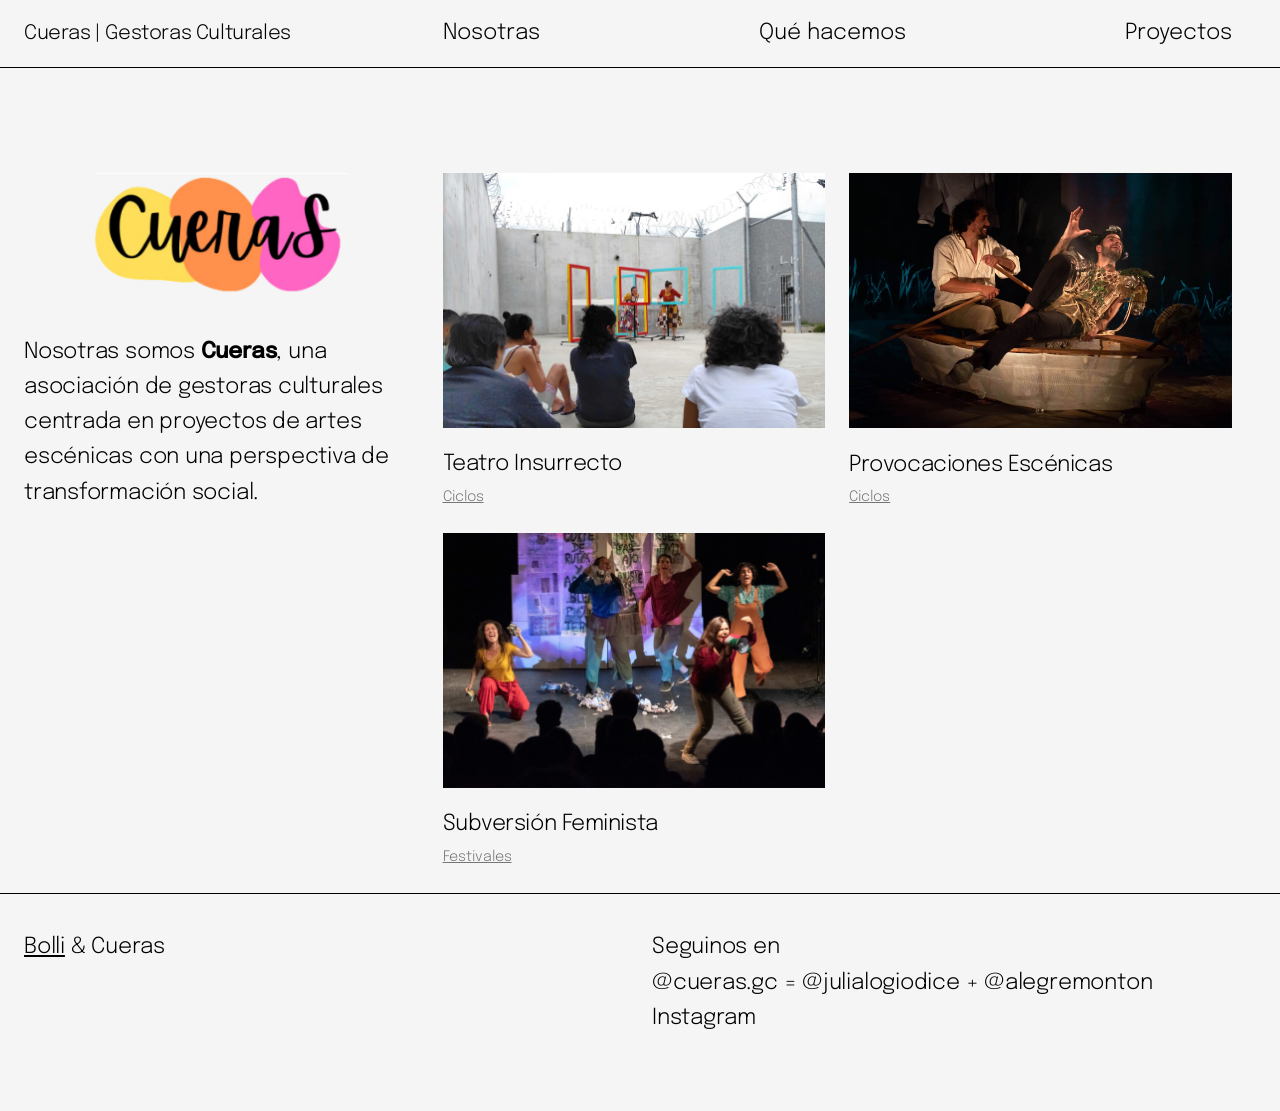
==== commit 75ffd909: "Refactor code structure for improved readability and maintainability" ====
--- a/index.html
+++ b/index.html
@@ -1,344 +1,2716 @@
-<!DOCTYPE html>
+<!doctype html>
 <html lang="es-AR">
-<head>
-	<meta charset="UTF-8" />
-	<meta name="viewport" content="width=device-width, initial-scale=1" />
-<meta name='robots' content='max-image-preview:large' />
-<title>Cueras | Gestoras Culturales</title>
-<link rel='dns-prefetch' href='index.html' />
-<link rel="alternate" type="application/rss+xml" title="Cueras | Gestoras Culturales &raquo; Feed" href="feed/index.html" />
-<link rel="alternate" type="application/rss+xml" title="Cueras | Gestoras Culturales &raquo; RSS de los comentarios" href="comments/feed/index.html" />
-<style id='wp-img-auto-sizes-contain-inline-css'>
-img:is([sizes=auto i],[sizes^="auto," i]){contain-intrinsic-size:3000px 1500px}
-/*# sourceURL=wp-img-auto-sizes-contain-inline-css */
-</style>
-<style id='wp-block-site-title-inline-css'>
-.wp-block-site-title{box-sizing:border-box}.wp-block-site-title :where(a){color:inherit;font-family:inherit;font-size:inherit;font-style:inherit;font-weight:inherit;letter-spacing:inherit;line-height:inherit;text-decoration:inherit}
-/*# sourceURL=https://cueras.com.ar/wp-includes/blocks/site-title/style.min.css */
-</style>
-<style id='wp-block-page-list-inline-css'>
-.wp-block-navigation .wp-block-page-list{align-items:var(--navigation-layout-align,initial);background-color:inherit;display:flex;flex-direction:var(--navigation-layout-direction,initial);flex-wrap:var(--navigation-layout-wrap,wrap);justify-content:var(--navigation-layout-justify,initial)}.wp-block-navigation .wp-block-navigation-item{background-color:inherit}.wp-block-page-list{box-sizing:border-box}
-/*# sourceURL=https://cueras.com.ar/wp-includes/blocks/page-list/style.min.css */
-</style>
-<style id='wp-block-navigation-inline-css'>
-.wp-block-navigation{position:relative}.wp-block-navigation ul{margin-bottom:0;margin-left:0;margin-top:0;padding-left:0}.wp-block-navigation ul,.wp-block-navigation ul li{list-style:none;padding:0}.wp-block-navigation .wp-block-navigation-item{align-items:center;background-color:inherit;display:flex;position:relative}.wp-block-navigation .wp-block-navigation-item .wp-block-navigation__submenu-container:empty{display:none}.wp-block-navigation .wp-block-navigation-item__content{display:block;z-index:1}.wp-block-navigation .wp-block-navigation-item__content.wp-block-navigation-item__content{color:inherit}.wp-block-navigation.has-text-decoration-underline .wp-block-navigation-item__content,.wp-block-navigation.has-text-decoration-underline .wp-block-navigation-item__content:active,.wp-block-navigation.has-text-decoration-underline .wp-block-navigation-item__content:focus{text-decoration:underline}.wp-block-navigation.has-text-decoration-line-through .wp-block-navigation-item__content,.wp-block-navigation.has-text-decoration-line-through .wp-block-navigation-item__content:active,.wp-block-navigation.has-text-decoration-line-through .wp-block-navigation-item__content:focus{text-decoration:line-through}.wp-block-navigation :where(a),.wp-block-navigation :where(a:active),.wp-block-navigation :where(a:focus){text-decoration:none}.wp-block-navigation .wp-block-navigation__submenu-icon{align-self:center;background-color:inherit;border:none;color:currentColor;display:inline-block;font-size:inherit;height:.6em;line-height:0;margin-left:.25em;padding:0;width:.6em}.wp-block-navigation .wp-block-navigation__submenu-icon svg{display:inline-block;stroke:currentColor;height:inherit;margin-top:.075em;width:inherit}.wp-block-navigation{--navigation-layout-justification-setting:flex-start;--navigation-layout-direction:row;--navigation-layout-wrap:wrap;--navigation-layout-justify:flex-start;--navigation-layout-align:center}.wp-block-navigation.is-vertical{--navigation-layout-direction:column;--navigation-layout-justify:initial;--navigation-layout-align:flex-start}.wp-block-navigation.no-wrap{--navigation-layout-wrap:nowrap}.wp-block-navigation.items-justified-center{--navigation-layout-justification-setting:center;--navigation-layout-justify:center}.wp-block-navigation.items-justified-center.is-vertical{--navigation-layout-align:center}.wp-block-navigation.items-justified-right{--navigation-layout-justification-setting:flex-end;--navigation-layout-justify:flex-end}.wp-block-navigation.items-justified-right.is-vertical{--navigation-layout-align:flex-end}.wp-block-navigation.items-justified-space-between{--navigation-layout-justification-setting:space-between;--navigation-layout-justify:space-between}.wp-block-navigation .has-child .wp-block-navigation__submenu-container{align-items:normal;background-color:inherit;color:inherit;display:flex;flex-direction:column;opacity:0;position:absolute;z-index:2}@media not (prefers-reduced-motion){.wp-block-navigation .has-child .wp-block-navigation__submenu-container{transition:opacity .1s linear}}.wp-block-navigation .has-child .wp-block-navigation__submenu-container{height:0;overflow:hidden;visibility:hidden;width:0}.wp-block-navigation .has-child .wp-block-navigation__submenu-container>.wp-block-navigation-item>.wp-block-navigation-item__content{display:flex;flex-grow:1;padding:.5em 1em}.wp-block-navigation .has-child .wp-block-navigation__submenu-container>.wp-block-navigation-item>.wp-block-navigation-item__content .wp-block-navigation__submenu-icon{margin-left:auto;margin-right:0}.wp-block-navigation .has-child .wp-block-navigation__submenu-container .wp-block-navigation-item__content{margin:0}.wp-block-navigation .has-child .wp-block-navigation__submenu-container{left:-1px;top:100%}@media (min-width:782px){.wp-block-navigation .has-child .wp-block-navigation__submenu-container .wp-block-navigation__submenu-container{left:100%;top:-1px}.wp-block-navigation .has-child .wp-block-navigation__submenu-container .wp-block-navigation__submenu-container:before{background:#0000;content:"";display:block;height:100%;position:absolute;right:100%;width:.5em}.wp-block-navigation .has-child .wp-block-navigation__submenu-container .wp-block-navigation__submenu-icon{margin-right:.25em}.wp-block-navigation .has-child .wp-block-navigation__submenu-container .wp-block-navigation__submenu-icon svg{transform:rotate(-90deg)}}.wp-block-navigation .has-child .wp-block-navigation-submenu__toggle[aria-expanded=true]~.wp-block-navigation__submenu-container,.wp-block-navigation .has-child:not(.open-on-click):hover>.wp-block-navigation__submenu-container,.wp-block-navigation .has-child:not(.open-on-click):not(.open-on-hover-click):focus-within>.wp-block-navigation__submenu-container{height:auto;min-width:200px;opacity:1;overflow:visible;visibility:visible;width:auto}.wp-block-navigation.has-background .has-child .wp-block-navigation__submenu-container{left:0;top:100%}@media (min-width:782px){.wp-block-navigation.has-background .has-child .wp-block-navigation__submenu-container .wp-block-navigation__submenu-container{left:100%;top:0}}.wp-block-navigation-submenu{display:flex;position:relative}.wp-block-navigation-submenu .wp-block-navigation__submenu-icon svg{stroke:currentColor}button.wp-block-navigation-item__content{background-color:initial;border:none;color:currentColor;font-family:inherit;font-size:inherit;font-style:inherit;font-weight:inherit;letter-spacing:inherit;line-height:inherit;text-align:left;text-transform:inherit}.wp-block-navigation-submenu__toggle{cursor:pointer}.wp-block-navigation-submenu__toggle[aria-expanded=true]+.wp-block-navigation__submenu-icon>svg,.wp-block-navigation-submenu__toggle[aria-expanded=true]>svg{transform:rotate(180deg)}.wp-block-navigation-item.open-on-click .wp-block-navigation-submenu__toggle{padding-left:0;padding-right:.85em}.wp-block-navigation-item.open-on-click .wp-block-navigation-submenu__toggle+.wp-block-navigation__submenu-icon{margin-left:-.6em;pointer-events:none}.wp-block-navigation-item.open-on-click button.wp-block-navigation-item__content:not(.wp-block-navigation-submenu__toggle){padding:0}.wp-block-navigation .wp-block-page-list,.wp-block-navigation__container,.wp-block-navigation__responsive-close,.wp-block-navigation__responsive-container,.wp-block-navigation__responsive-container-content,.wp-block-navigation__responsive-dialog{gap:inherit}:where(.wp-block-navigation.has-background .wp-block-navigation-item a:not(.wp-element-button)),:where(.wp-block-navigation.has-background .wp-block-navigation-submenu a:not(.wp-element-button)){padding:.5em 1em}:where(.wp-block-navigation .wp-block-navigation__submenu-container .wp-block-navigation-item a:not(.wp-element-button)),:where(.wp-block-navigation .wp-block-navigation__submenu-container .wp-block-navigation-submenu a:not(.wp-element-button)),:where(.wp-block-navigation .wp-block-navigation__submenu-container .wp-block-navigation-submenu button.wp-block-navigation-item__content),:where(.wp-block-navigation .wp-block-navigation__submenu-container .wp-block-pages-list__item button.wp-block-navigation-item__content){padding:.5em 1em}.wp-block-navigation.items-justified-right .wp-block-navigation__container .has-child .wp-block-navigation__submenu-container,.wp-block-navigation.items-justified-right .wp-block-page-list>.has-child .wp-block-navigation__submenu-container,.wp-block-navigation.items-justified-space-between .wp-block-page-list>.has-child:last-child .wp-block-navigation__submenu-container,.wp-block-navigation.items-justified-space-between>.wp-block-navigation__container>.has-child:last-child .wp-block-navigation__submenu-container{left:auto;right:0}.wp-block-navigation.items-justified-right .wp-block-navigation__container .has-child .wp-block-navigation__submenu-container .wp-block-navigation__submenu-container,.wp-block-navigation.items-justified-right .wp-block-page-list>.has-child .wp-block-navigation__submenu-container .wp-block-navigation__submenu-container,.wp-block-navigation.items-justified-space-between .wp-block-page-list>.has-child:last-child .wp-block-navigation__submenu-container .wp-block-navigation__submenu-container,.wp-block-navigation.items-justified-space-between>.wp-block-navigation__container>.has-child:last-child .wp-block-navigation__submenu-container .wp-block-navigation__submenu-container{left:-1px;right:-1px}@media (min-width:782px){.wp-block-navigation.items-justified-right .wp-block-navigation__container .has-child .wp-block-navigation__submenu-container .wp-block-navigation__submenu-container,.wp-block-navigation.items-justified-right .wp-block-page-list>.has-child .wp-block-navigation__submenu-container .wp-block-navigation__submenu-container,.wp-block-navigation.items-justified-space-between .wp-block-page-list>.has-child:last-child .wp-block-navigation__submenu-container .wp-block-navigation__submenu-container,.wp-block-navigation.items-justified-space-between>.wp-block-navigation__container>.has-child:last-child .wp-block-navigation__submenu-container .wp-block-navigation__submenu-container{left:auto;right:100%}}.wp-block-navigation:not(.has-background) .wp-block-navigation__submenu-container{background-color:#fff;border:1px solid #00000026}.wp-block-navigation.has-background .wp-block-navigation__submenu-container{background-color:inherit}.wp-block-navigation:not(.has-text-color) .wp-block-navigation__submenu-container{color:#000}.wp-block-navigation__container{align-items:var(--navigation-layout-align,initial);display:flex;flex-direction:var(--navigation-layout-direction,initial);flex-wrap:var(--navigation-layout-wrap,wrap);justify-content:var(--navigation-layout-justify,initial);list-style:none;margin:0;padding-left:0}.wp-block-navigation__container .is-responsive{display:none}.wp-block-navigation__container:only-child,.wp-block-page-list:only-child{flex-grow:1}@keyframes overlay-menu__fade-in-animation{0%{opacity:0;transform:translateY(.5em)}to{opacity:1;transform:translateY(0)}}.wp-block-navigation__responsive-container{bottom:0;display:none;left:0;position:fixed;right:0;top:0}.wp-block-navigation__responsive-container :where(.wp-block-navigation-item a){color:inherit}.wp-block-navigation__responsive-container .wp-block-navigation__responsive-container-content{align-items:var(--navigation-layout-align,initial);display:flex;flex-direction:var(--navigation-layout-direction,initial);flex-wrap:var(--navigation-layout-wrap,wrap);justify-content:var(--navigation-layout-justify,initial)}.wp-block-navigation__responsive-container:not(.is-menu-open.is-menu-open){background-color:inherit!important;color:inherit!important}.wp-block-navigation__responsive-container.is-menu-open{background-color:inherit;display:flex;flex-direction:column}@media not (prefers-reduced-motion){.wp-block-navigation__responsive-container.is-menu-open{animation:overlay-menu__fade-in-animation .1s ease-out;animation-fill-mode:forwards}}.wp-block-navigation__responsive-container.is-menu-open{overflow:auto;padding:clamp(1rem,var(--wp--style--root--padding-top),20rem) clamp(1rem,var(--wp--style--root--padding-right),20rem) clamp(1rem,var(--wp--style--root--padding-bottom),20rem) clamp(1rem,var(--wp--style--root--padding-left),20rem);z-index:100000}.wp-block-navigation__responsive-container.is-menu-open .wp-block-navigation__responsive-container-content{align-items:var(--navigation-layout-justification-setting,inherit);display:flex;flex-direction:column;flex-wrap:nowrap;overflow:visible;padding-top:calc(2rem + 24px)}.wp-block-navigation__responsive-container.is-menu-open .wp-block-navigation__responsive-container-content,.wp-block-navigation__responsive-container.is-menu-open .wp-block-navigation__responsive-container-content .wp-block-navigation__container,.wp-block-navigation__responsive-container.is-menu-open .wp-block-navigation__responsive-container-content .wp-block-page-list{justify-content:flex-start}.wp-block-navigation__responsive-container.is-menu-open .wp-block-navigation__responsive-container-content .wp-block-navigation__submenu-icon{display:none}.wp-block-navigation__responsive-container.is-menu-open .wp-block-navigation__responsive-container-content .has-child .wp-block-navigation__submenu-container{border:none;height:auto;min-width:200px;opacity:1;overflow:initial;padding-left:2rem;padding-right:2rem;position:static;visibility:visible;width:auto}.wp-block-navigation__responsive-container.is-menu-open .wp-block-navigation__responsive-container-content .wp-block-navigation__container,.wp-block-navigation__responsive-container.is-menu-open .wp-block-navigation__responsive-container-content .wp-block-navigation__submenu-container{gap:inherit}.wp-block-navigation__responsive-container.is-menu-open .wp-block-navigation__responsive-container-content .wp-block-navigation__submenu-container{padding-top:var(--wp--style--block-gap,2em)}.wp-block-navigation__responsive-container.is-menu-open .wp-block-navigation__responsive-container-content .wp-block-navigation-item__content{padding:0}.wp-block-navigation__responsive-container.is-menu-open .wp-block-navigation__responsive-container-content .wp-block-navigation-item,.wp-block-navigation__responsive-container.is-menu-open .wp-block-navigation__responsive-container-content .wp-block-navigation__container,.wp-block-navigation__responsive-container.is-menu-open .wp-block-navigation__responsive-container-content .wp-block-page-list{align-items:var(--navigation-layout-justification-setting,initial);display:flex;flex-direction:column}.wp-block-navigation__responsive-container.is-menu-open .wp-block-navigation-item,.wp-block-navigation__responsive-container.is-menu-open .wp-block-navigation-item .wp-block-navigation__submenu-container,.wp-block-navigation__responsive-container.is-menu-open .wp-block-navigation__container,.wp-block-navigation__responsive-container.is-menu-open .wp-block-page-list{background:#0000!important;color:inherit!important}.wp-block-navigation__responsive-container.is-menu-open .wp-block-navigation__submenu-container.wp-block-navigation__submenu-container.wp-block-navigation__submenu-container.wp-block-navigation__submenu-container{left:auto;right:auto}@media (min-width:600px){.wp-block-navigation__responsive-container:not(.hidden-by-default):not(.is-menu-open){background-color:inherit;display:block;position:relative;width:100%;z-index:auto}.wp-block-navigation__responsive-container:not(.hidden-by-default):not(.is-menu-open) .wp-block-navigation__responsive-container-close{display:none}.wp-block-navigation__responsive-container.is-menu-open .wp-block-navigation__submenu-container.wp-block-navigation__submenu-container.wp-block-navigation__submenu-container.wp-block-navigation__submenu-container{left:0}}.wp-block-navigation:not(.has-background) .wp-block-navigation__responsive-container.is-menu-open{background-color:#fff}.wp-block-navigation:not(.has-text-color) .wp-block-navigation__responsive-container.is-menu-open{color:#000}.wp-block-navigation__toggle_button_label{font-size:1rem;font-weight:700}.wp-block-navigation__responsive-container-close,.wp-block-navigation__responsive-container-open{background:#0000;border:none;color:currentColor;cursor:pointer;margin:0;padding:0;text-transform:inherit;vertical-align:middle}.wp-block-navigation__responsive-container-close svg,.wp-block-navigation__responsive-container-open svg{fill:currentColor;display:block;height:24px;pointer-events:none;width:24px}.wp-block-navigation__responsive-container-open{display:flex}.wp-block-navigation__responsive-container-open.wp-block-navigation__responsive-container-open.wp-block-navigation__responsive-container-open{font-family:inherit;font-size:inherit;font-weight:inherit}@media (min-width:600px){.wp-block-navigation__responsive-container-open:not(.always-shown){display:none}}.wp-block-navigation__responsive-container-close{position:absolute;right:0;top:0;z-index:2}.wp-block-navigation__responsive-container-close.wp-block-navigation__responsive-container-close.wp-block-navigation__responsive-container-close{font-family:inherit;font-size:inherit;font-weight:inherit}.wp-block-navigation__responsive-close{width:100%}.has-modal-open .wp-block-navigation__responsive-close{margin-left:auto;margin-right:auto;max-width:var(--wp--style--global--wide-size,100%)}.wp-block-navigation__responsive-close:focus{outline:none}.is-menu-open .wp-block-navigation__responsive-close,.is-menu-open .wp-block-navigation__responsive-container-content,.is-menu-open .wp-block-navigation__responsive-dialog{box-sizing:border-box}.wp-block-navigation__responsive-dialog{position:relative}.has-modal-open .admin-bar .is-menu-open .wp-block-navigation__responsive-dialog{margin-top:46px}@media (min-width:782px){.has-modal-open .admin-bar .is-menu-open .wp-block-navigation__responsive-dialog{margin-top:32px}}html.has-modal-open{overflow:hidden}
-/*# sourceURL=https://cueras.com.ar/wp-includes/blocks/navigation/style.min.css */
-</style>
-<style id='wp-block-columns-inline-css'>
-.wp-block-columns{box-sizing:border-box;display:flex;flex-wrap:wrap!important}@media (min-width:782px){.wp-block-columns{flex-wrap:nowrap!important}}.wp-block-columns{align-items:normal!important}.wp-block-columns.are-vertically-aligned-top{align-items:flex-start}.wp-block-columns.are-vertically-aligned-center{align-items:center}.wp-block-columns.are-vertically-aligned-bottom{align-items:flex-end}@media (max-width:781px){.wp-block-columns:not(.is-not-stacked-on-mobile)>.wp-block-column{flex-basis:100%!important}}@media (min-width:782px){.wp-block-columns:not(.is-not-stacked-on-mobile)>.wp-block-column{flex-basis:0;flex-grow:1}.wp-block-columns:not(.is-not-stacked-on-mobile)>.wp-block-column[style*=flex-basis]{flex-grow:0}}.wp-block-columns.is-not-stacked-on-mobile{flex-wrap:nowrap!important}.wp-block-columns.is-not-stacked-on-mobile>.wp-block-column{flex-basis:0;flex-grow:1}.wp-block-columns.is-not-stacked-on-mobile>.wp-block-column[style*=flex-basis]{flex-grow:0}:where(.wp-block-columns){margin-bottom:1.75em}:where(.wp-block-columns.has-background){padding:1.25em 2.375em}.wp-block-column{flex-grow:1;min-width:0;overflow-wrap:break-word;word-break:break-word}.wp-block-column.is-vertically-aligned-top{align-self:flex-start}.wp-block-column.is-vertically-aligned-center{align-self:center}.wp-block-column.is-vertically-aligned-bottom{align-self:flex-end}.wp-block-column.is-vertically-aligned-stretch{align-self:stretch}.wp-block-column.is-vertically-aligned-bottom,.wp-block-column.is-vertically-aligned-center,.wp-block-column.is-vertically-aligned-top{width:100%}
-/*# sourceURL=https://cueras.com.ar/wp-includes/blocks/columns/style.min.css */
-</style>
-<style id='wp-block-group-inline-css'>
-.wp-block-group{box-sizing:border-box}:where(.wp-block-group.wp-block-group-is-layout-constrained){position:relative}
-/*# sourceURL=https://cueras.com.ar/wp-includes/blocks/group/style.min.css */
-</style>
-<style id='wp-block-spacer-inline-css'>
-.wp-block-spacer{clear:both}
-/*# sourceURL=https://cueras.com.ar/wp-includes/blocks/spacer/style.min.css */
-</style>
-<style id='wp-block-paragraph-inline-css'>
-.is-small-text{font-size:.875em}.is-regular-text{font-size:1em}.is-large-text{font-size:2.25em}.is-larger-text{font-size:3em}.has-drop-cap:not(:focus):first-letter{float:left;font-size:8.4em;font-style:normal;font-weight:100;line-height:.68;margin:.05em .1em 0 0;text-transform:uppercase}body.rtl .has-drop-cap:not(:focus):first-letter{float:none;margin-left:.1em}p.has-drop-cap.has-background{overflow:hidden}:root :where(p.has-background){padding:1.25em 2.375em}:where(p.has-text-color:not(.has-link-color)) a{color:inherit}p.has-text-align-left[style*="writing-mode:vertical-lr"],p.has-text-align-right[style*="writing-mode:vertical-rl"]{rotate:180deg}
-/*# sourceURL=https://cueras.com.ar/wp-includes/blocks/paragraph/style.min.css */
-</style>
-<style id='wp-block-post-featured-image-inline-css'>
-.wp-block-post-featured-image{margin-left:0;margin-right:0}.wp-block-post-featured-image a{display:block;height:100%}.wp-block-post-featured-image :where(img){box-sizing:border-box;height:auto;max-width:100%;vertical-align:bottom;width:100%}.wp-block-post-featured-image.alignfull img,.wp-block-post-featured-image.alignwide img{width:100%}.wp-block-post-featured-image .wp-block-post-featured-image__overlay.has-background-dim{background-color:#000;inset:0;position:absolute}.wp-block-post-featured-image{position:relative}.wp-block-post-featured-image .wp-block-post-featured-image__overlay.has-background-gradient{background-color:initial}.wp-block-post-featured-image .wp-block-post-featured-image__overlay.has-background-dim-0{opacity:0}.wp-block-post-featured-image .wp-block-post-featured-image__overlay.has-background-dim-10{opacity:.1}.wp-block-post-featured-image .wp-block-post-featured-image__overlay.has-background-dim-20{opacity:.2}.wp-block-post-featured-image .wp-block-post-featured-image__overlay.has-background-dim-30{opacity:.3}.wp-block-post-featured-image .wp-block-post-featured-image__overlay.has-background-dim-40{opacity:.4}.wp-block-post-featured-image .wp-block-post-featured-image__overlay.has-background-dim-50{opacity:.5}.wp-block-post-featured-image .wp-block-post-featured-image__overlay.has-background-dim-60{opacity:.6}.wp-block-post-featured-image .wp-block-post-featured-image__overlay.has-background-dim-70{opacity:.7}.wp-block-post-featured-image .wp-block-post-featured-image__overlay.has-background-dim-80{opacity:.8}.wp-block-post-featured-image .wp-block-post-featured-image__overlay.has-background-dim-90{opacity:.9}.wp-block-post-featured-image .wp-block-post-featured-image__overlay.has-background-dim-100{opacity:1}.wp-block-post-featured-image:where(.alignleft,.alignright){width:100%}
-/*# sourceURL=https://cueras.com.ar/wp-includes/blocks/post-featured-image/style.min.css */
-</style>
-<style id='wp-block-post-title-inline-css'>
-.wp-block-post-title{box-sizing:border-box;word-break:break-word}.wp-block-post-title :where(a){display:inline-block;font-family:inherit;font-size:inherit;font-style:inherit;font-weight:inherit;letter-spacing:inherit;line-height:inherit;text-decoration:inherit}
-/*# sourceURL=https://cueras.com.ar/wp-includes/blocks/post-title/style.min.css */
-</style>
-<style id='wp-block-post-terms-inline-css'>
-.wp-block-post-terms{box-sizing:border-box}.wp-block-post-terms .wp-block-post-terms__separator{white-space:pre-wrap}
-/*# sourceURL=https://cueras.com.ar/wp-includes/blocks/post-terms/style.min.css */
-</style>
-<style id='wp-block-post-template-inline-css'>
-.wp-block-post-template{box-sizing:border-box;list-style:none;margin-bottom:0;margin-top:0;max-width:100%;padding:0}.wp-block-post-template.is-flex-container{display:flex;flex-direction:row;flex-wrap:wrap;gap:1.25em}.wp-block-post-template.is-flex-container>li{margin:0;width:100%}@media (min-width:600px){.wp-block-post-template.is-flex-container.is-flex-container.columns-2>li{width:calc(50% - .625em)}.wp-block-post-template.is-flex-container.is-flex-container.columns-3>li{width:calc(33.33333% - .83333em)}.wp-block-post-template.is-flex-container.is-flex-container.columns-4>li{width:calc(25% - .9375em)}.wp-block-post-template.is-flex-container.is-flex-container.columns-5>li{width:calc(20% - 1em)}.wp-block-post-template.is-flex-container.is-flex-container.columns-6>li{width:calc(16.66667% - 1.04167em)}}@media (max-width:600px){.wp-block-post-template-is-layout-grid.wp-block-post-template-is-layout-grid.wp-block-post-template-is-layout-grid.wp-block-post-template-is-layout-grid{grid-template-columns:1fr}}.wp-block-post-template-is-layout-constrained>li>.alignright,.wp-block-post-template-is-layout-flow>li>.alignright{float:right;margin-inline-end:0;margin-inline-start:2em}.wp-block-post-template-is-layout-constrained>li>.alignleft,.wp-block-post-template-is-layout-flow>li>.alignleft{float:left;margin-inline-end:2em;margin-inline-start:0}.wp-block-post-template-is-layout-constrained>li>.aligncenter,.wp-block-post-template-is-layout-flow>li>.aligncenter{margin-inline-end:auto;margin-inline-start:auto}
-/*# sourceURL=https://cueras.com.ar/wp-includes/blocks/post-template/style.min.css */
-</style>
-<style id='wp-emoji-styles-inline-css'>
+  <head>
+    <meta charset="UTF-8" />
+    <meta name="viewport" content="width=device-width, initial-scale=1" />
+    <meta name="robots" content="max-image-preview:large" />
+    <title>Cueras | Gestoras Culturales</title>
+    <link rel="dns-prefetch" href="index.html" />
+    <link
+      rel="alternate"
+      type="application/rss+xml"
+      title="Cueras | Gestoras Culturales &raquo; Feed"
+      href="feed/index.html"
+    />
+    <link
+      rel="alternate"
+      type="application/rss+xml"
+      title="Cueras | Gestoras Culturales &raquo; RSS de los comentarios"
+      href="comments/feed/index.html"
+    />
+    <style id="wp-img-auto-sizes-contain-inline-css">
+      img:is([sizes="auto" i], [sizes^="auto," i]) {
+        contain-intrinsic-size: 3000px 1500px;
+      }
+      /*# sourceURL=wp-img-auto-sizes-contain-inline-css */
+    </style>
+    <style id="wp-block-site-title-inline-css">
+      .wp-block-site-title {
+        box-sizing: border-box;
+      }
+      .wp-block-site-title :where(a) {
+        color: inherit;
+        font-family: inherit;
+        font-size: inherit;
+        font-style: inherit;
+        font-weight: inherit;
+        letter-spacing: inherit;
+        line-height: inherit;
+        text-decoration: inherit;
+      }
+      /*# sourceURL=https://cueras.com.ar/wp-includes/blocks/site-title/style.min.css */
+    </style>
+    <style id="wp-block-page-list-inline-css">
+      .wp-block-navigation .wp-block-page-list {
+        align-items: var(--navigation-layout-align, initial);
+        background-color: inherit;
+        display: flex;
+        flex-direction: var(--navigation-layout-direction, initial);
+        flex-wrap: var(--navigation-layout-wrap, wrap);
+        justify-content: var(--navigation-layout-justify, initial);
+      }
+      .wp-block-navigation .wp-block-navigation-item {
+        background-color: inherit;
+      }
+      .wp-block-page-list {
+        box-sizing: border-box;
+      }
+      /*# sourceURL=https://cueras.com.ar/wp-includes/blocks/page-list/style.min.css */
+    </style>
+    <style id="wp-block-navigation-inline-css">
+      .wp-block-navigation {
+        position: relative;
+      }
+      .wp-block-navigation ul {
+        margin-bottom: 0;
+        margin-left: 0;
+        margin-top: 0;
+        padding-left: 0;
+      }
+      .wp-block-navigation ul,
+      .wp-block-navigation ul li {
+        list-style: none;
+        padding: 0;
+      }
+      .wp-block-navigation .wp-block-navigation-item {
+        align-items: center;
+        background-color: inherit;
+        display: flex;
+        position: relative;
+      }
+      .wp-block-navigation
+        .wp-block-navigation-item
+        .wp-block-navigation__submenu-container:empty {
+        display: none;
+      }
+      .wp-block-navigation .wp-block-navigation-item__content {
+        display: block;
+        z-index: 1;
+      }
+      .wp-block-navigation
+        .wp-block-navigation-item__content.wp-block-navigation-item__content {
+        color: inherit;
+      }
+      .wp-block-navigation.has-text-decoration-underline
+        .wp-block-navigation-item__content,
+      .wp-block-navigation.has-text-decoration-underline
+        .wp-block-navigation-item__content:active,
+      .wp-block-navigation.has-text-decoration-underline
+        .wp-block-navigation-item__content:focus {
+        text-decoration: underline;
+      }
+      .wp-block-navigation.has-text-decoration-line-through
+        .wp-block-navigation-item__content,
+      .wp-block-navigation.has-text-decoration-line-through
+        .wp-block-navigation-item__content:active,
+      .wp-block-navigation.has-text-decoration-line-through
+        .wp-block-navigation-item__content:focus {
+        text-decoration: line-through;
+      }
+      .wp-block-navigation :where(a),
+      .wp-block-navigation :where(a:active),
+      .wp-block-navigation :where(a:focus) {
+        text-decoration: none;
+      }
+      .wp-block-navigation .wp-block-navigation__submenu-icon {
+        align-self: center;
+        background-color: inherit;
+        border: none;
+        color: currentColor;
+        display: inline-block;
+        font-size: inherit;
+        height: 0.6em;
+        line-height: 0;
+        margin-left: 0.25em;
+        padding: 0;
+        width: 0.6em;
+      }
+      .wp-block-navigation .wp-block-navigation__submenu-icon svg {
+        display: inline-block;
+        stroke: currentColor;
+        height: inherit;
+        margin-top: 0.075em;
+        width: inherit;
+      }
+      .wp-block-navigation {
+        --navigation-layout-justification-setting: flex-start;
+        --navigation-layout-direction: row;
+        --navigation-layout-wrap: wrap;
+        --navigation-layout-justify: flex-start;
+        --navigation-layout-align: center;
+      }
+      .wp-block-navigation.is-vertical {
+        --navigation-layout-direction: column;
+        --navigation-layout-justify: initial;
+        --navigation-layout-align: flex-start;
+      }
+      .wp-block-navigation.no-wrap {
+        --navigation-layout-wrap: nowrap;
+      }
+      .wp-block-navigation.items-justified-center {
+        --navigation-layout-justification-setting: center;
+        --navigation-layout-justify: center;
+      }
+      .wp-block-navigation.items-justified-center.is-vertical {
+        --navigation-layout-align: center;
+      }
+      .wp-block-navigation.items-justified-right {
+        --navigation-layout-justification-setting: flex-end;
+        --navigation-layout-justify: flex-end;
+      }
+      .wp-block-navigation.items-justified-right.is-vertical {
+        --navigation-layout-align: flex-end;
+      }
+      .wp-block-navigation.items-justified-space-between {
+        --navigation-layout-justification-setting: space-between;
+        --navigation-layout-justify: space-between;
+      }
+      .wp-block-navigation .has-child .wp-block-navigation__submenu-container {
+        align-items: normal;
+        background-color: inherit;
+        color: inherit;
+        display: flex;
+        flex-direction: column;
+        opacity: 0;
+        position: absolute;
+        z-index: 2;
+      }
+      @media not (prefers-reduced-motion) {
+        .wp-block-navigation
+          .has-child
+          .wp-block-navigation__submenu-container {
+          transition: opacity 0.1s linear;
+        }
+      }
+      .wp-block-navigation .has-child .wp-block-navigation__submenu-container {
+        height: 0;
+        overflow: hidden;
+        visibility: hidden;
+        width: 0;
+      }
+      .wp-block-navigation
+        .has-child
+        .wp-block-navigation__submenu-container
+        > .wp-block-navigation-item
+        > .wp-block-navigation-item__content {
+        display: flex;
+        flex-grow: 1;
+        padding: 0.5em 1em;
+      }
+      .wp-block-navigation
+        .has-child
+        .wp-block-navigation__submenu-container
+        > .wp-block-navigation-item
+        > .wp-block-navigation-item__content
+        .wp-block-navigation__submenu-icon {
+        margin-left: auto;
+        margin-right: 0;
+      }
+      .wp-block-navigation
+        .has-child
+        .wp-block-navigation__submenu-container
+        .wp-block-navigation-item__content {
+        margin: 0;
+      }
+      .wp-block-navigation .has-child .wp-block-navigation__submenu-container {
+        left: -1px;
+        top: 100%;
+      }
+      @media (min-width: 782px) {
+        .wp-block-navigation
+          .has-child
+          .wp-block-navigation__submenu-container
+          .wp-block-navigation__submenu-container {
+          left: 100%;
+          top: -1px;
+        }
+        .wp-block-navigation
+          .has-child
+          .wp-block-navigation__submenu-container
+          .wp-block-navigation__submenu-container:before {
+          background: #0000;
+          content: "";
+          display: block;
+          height: 100%;
+          position: absolute;
+          right: 100%;
+          width: 0.5em;
+        }
+        .wp-block-navigation
+          .has-child
+          .wp-block-navigation__submenu-container
+          .wp-block-navigation__submenu-icon {
+          margin-right: 0.25em;
+        }
+        .wp-block-navigation
+          .has-child
+          .wp-block-navigation__submenu-container
+          .wp-block-navigation__submenu-icon
+          svg {
+          transform: rotate(-90deg);
+        }
+      }
+      .wp-block-navigation
+        .has-child
+        .wp-block-navigation-submenu__toggle[aria-expanded="true"]
+        ~ .wp-block-navigation__submenu-container,
+      .wp-block-navigation
+        .has-child:not(.open-on-click):hover
+        > .wp-block-navigation__submenu-container,
+      .wp-block-navigation
+        .has-child:not(.open-on-click):not(.open-on-hover-click):focus-within
+        > .wp-block-navigation__submenu-container {
+        height: auto;
+        min-width: 200px;
+        opacity: 1;
+        overflow: visible;
+        visibility: visible;
+        width: auto;
+      }
+      .wp-block-navigation.has-background
+        .has-child
+        .wp-block-navigation__submenu-container {
+        left: 0;
+        top: 100%;
+      }
+      @media (min-width: 782px) {
+        .wp-block-navigation.has-background
+          .has-child
+          .wp-block-navigation__submenu-container
+          .wp-block-navigation__submenu-container {
+          left: 100%;
+          top: 0;
+        }
+      }
+      .wp-block-navigation-submenu {
+        display: flex;
+        position: relative;
+      }
+      .wp-block-navigation-submenu .wp-block-navigation__submenu-icon svg {
+        stroke: currentColor;
+      }
+      button.wp-block-navigation-item__content {
+        background-color: initial;
+        border: none;
+        color: currentColor;
+        font-family: inherit;
+        font-size: inherit;
+        font-style: inherit;
+        font-weight: inherit;
+        letter-spacing: inherit;
+        line-height: inherit;
+        text-align: left;
+        text-transform: inherit;
+      }
+      .wp-block-navigation-submenu__toggle {
+        cursor: pointer;
+      }
+      .wp-block-navigation-submenu__toggle[aria-expanded="true"]
+        + .wp-block-navigation__submenu-icon
+        > svg,
+      .wp-block-navigation-submenu__toggle[aria-expanded="true"] > svg {
+        transform: rotate(180deg);
+      }
+      .wp-block-navigation-item.open-on-click
+        .wp-block-navigation-submenu__toggle {
+        padding-left: 0;
+        padding-right: 0.85em;
+      }
+      .wp-block-navigation-item.open-on-click
+        .wp-block-navigation-submenu__toggle
+        + .wp-block-navigation__submenu-icon {
+        margin-left: -0.6em;
+        pointer-events: none;
+      }
+      .wp-block-navigation-item.open-on-click
+        button.wp-block-navigation-item__content:not(
+          .wp-block-navigation-submenu__toggle
+        ) {
+        padding: 0;
+      }
+      .wp-block-navigation .wp-block-page-list,
+      .wp-block-navigation__container,
+      .wp-block-navigation__responsive-close,
+      .wp-block-navigation__responsive-container,
+      .wp-block-navigation__responsive-container-content,
+      .wp-block-navigation__responsive-dialog {
+        gap: inherit;
+      }
+      :where(
+        .wp-block-navigation.has-background
+          .wp-block-navigation-item
+          a:not(.wp-element-button)
+      ),
+      :where(
+        .wp-block-navigation.has-background
+          .wp-block-navigation-submenu
+          a:not(.wp-element-button)
+      ) {
+        padding: 0.5em 1em;
+      }
+      :where(
+        .wp-block-navigation
+          .wp-block-navigation__submenu-container
+          .wp-block-navigation-item
+          a:not(.wp-element-button)
+      ),
+      :where(
+        .wp-block-navigation
+          .wp-block-navigation__submenu-container
+          .wp-block-navigation-submenu
+          a:not(.wp-element-button)
+      ),
+      :where(
+        .wp-block-navigation
+          .wp-block-navigation__submenu-container
+          .wp-block-navigation-submenu
+          button.wp-block-navigation-item__content
+      ),
+      :where(
+        .wp-block-navigation
+          .wp-block-navigation__submenu-container
+          .wp-block-pages-list__item
+          button.wp-block-navigation-item__content
+      ) {
+        padding: 0.5em 1em;
+      }
+      .wp-block-navigation.items-justified-right
+        .wp-block-navigation__container
+        .has-child
+        .wp-block-navigation__submenu-container,
+      .wp-block-navigation.items-justified-right
+        .wp-block-page-list
+        > .has-child
+        .wp-block-navigation__submenu-container,
+      .wp-block-navigation.items-justified-space-between
+        .wp-block-page-list
+        > .has-child:last-child
+        .wp-block-navigation__submenu-container,
+      .wp-block-navigation.items-justified-space-between
+        > .wp-block-navigation__container
+        > .has-child:last-child
+        .wp-block-navigation__submenu-container {
+        left: auto;
+        right: 0;
+      }
+      .wp-block-navigation.items-justified-right
+        .wp-block-navigation__container
+        .has-child
+        .wp-block-navigation__submenu-container
+        .wp-block-navigation__submenu-container,
+      .wp-block-navigation.items-justified-right
+        .wp-block-page-list
+        > .has-child
+        .wp-block-navigation__submenu-container
+        .wp-block-navigation__submenu-container,
+      .wp-block-navigation.items-justified-space-between
+        .wp-block-page-list
+        > .has-child:last-child
+        .wp-block-navigation__submenu-container
+        .wp-block-navigation__submenu-container,
+      .wp-block-navigation.items-justified-space-between
+        > .wp-block-navigation__container
+        > .has-child:last-child
+        .wp-block-navigation__submenu-container
+        .wp-block-navigation__submenu-container {
+        left: -1px;
+        right: -1px;
+      }
+      @media (min-width: 782px) {
+        .wp-block-navigation.items-justified-right
+          .wp-block-navigation__container
+          .has-child
+          .wp-block-navigation__submenu-container
+          .wp-block-navigation__submenu-container,
+        .wp-block-navigation.items-justified-right
+          .wp-block-page-list
+          > .has-child
+          .wp-block-navigation__submenu-container
+          .wp-block-navigation__submenu-container,
+        .wp-block-navigation.items-justified-space-between
+          .wp-block-page-list
+          > .has-child:last-child
+          .wp-block-navigation__submenu-container
+          .wp-block-navigation__submenu-container,
+        .wp-block-navigation.items-justified-space-between
+          > .wp-block-navigation__container
+          > .has-child:last-child
+          .wp-block-navigation__submenu-container
+          .wp-block-navigation__submenu-container {
+          left: auto;
+          right: 100%;
+        }
+      }
+      .wp-block-navigation:not(.has-background)
+        .wp-block-navigation__submenu-container {
+        background-color: #fff;
+        border: 1px solid #00000026;
+      }
+      .wp-block-navigation.has-background
+        .wp-block-navigation__submenu-container {
+        background-color: inherit;
+      }
+      .wp-block-navigation:not(.has-text-color)
+        .wp-block-navigation__submenu-container {
+        color: #000;
+      }
+      .wp-block-navigation__container {
+        align-items: var(--navigation-layout-align, initial);
+        display: flex;
+        flex-direction: var(--navigation-layout-direction, initial);
+        flex-wrap: var(--navigation-layout-wrap, wrap);
+        justify-content: var(--navigation-layout-justify, initial);
+        list-style: none;
+        margin: 0;
+        padding-left: 0;
+      }
+      .wp-block-navigation__container .is-responsive {
+        display: none;
+      }
+      .wp-block-navigation__container:only-child,
+      .wp-block-page-list:only-child {
+        flex-grow: 1;
+      }
+      @keyframes overlay-menu__fade-in-animation {
+        0% {
+          opacity: 0;
+          transform: translateY(0.5em);
+        }
+        to {
+          opacity: 1;
+          transform: translateY(0);
+        }
+      }
+      .wp-block-navigation__responsive-container {
+        bottom: 0;
+        display: none;
+        left: 0;
+        position: fixed;
+        right: 0;
+        top: 0;
+      }
+      .wp-block-navigation__responsive-container
+        :where(.wp-block-navigation-item a) {
+        color: inherit;
+      }
+      .wp-block-navigation__responsive-container
+        .wp-block-navigation__responsive-container-content {
+        align-items: var(--navigation-layout-align, initial);
+        display: flex;
+        flex-direction: var(--navigation-layout-direction, initial);
+        flex-wrap: var(--navigation-layout-wrap, wrap);
+        justify-content: var(--navigation-layout-justify, initial);
+      }
+      .wp-block-navigation__responsive-container:not(
+        .is-menu-open.is-menu-open
+      ) {
+        background-color: inherit !important;
+        color: inherit !important;
+      }
+      .wp-block-navigation__responsive-container.is-menu-open {
+        background-color: inherit;
+        display: flex;
+        flex-direction: column;
+      }
+      @media not (prefers-reduced-motion) {
+        .wp-block-navigation__responsive-container.is-menu-open {
+          animation: overlay-menu__fade-in-animation 0.1s ease-out;
+          animation-fill-mode: forwards;
+        }
+      }
+      .wp-block-navigation__responsive-container.is-menu-open {
+        overflow: auto;
+        padding: clamp(1rem, var(--wp--style--root--padding-top), 20rem)
+          clamp(1rem, var(--wp--style--root--padding-right), 20rem)
+          clamp(1rem, var(--wp--style--root--padding-bottom), 20rem)
+          clamp(1rem, var(--wp--style--root--padding-left), 20rem);
+        z-index: 100000;
+      }
+      .wp-block-navigation__responsive-container.is-menu-open
+        .wp-block-navigation__responsive-container-content {
+        align-items: var(--navigation-layout-justification-setting, inherit);
+        display: flex;
+        flex-direction: column;
+        flex-wrap: nowrap;
+        overflow: visible;
+        padding-top: calc(2rem + 24px);
+      }
+      .wp-block-navigation__responsive-container.is-menu-open
+        .wp-block-navigation__responsive-container-content,
+      .wp-block-navigation__responsive-container.is-menu-open
+        .wp-block-navigation__responsive-container-content
+        .wp-block-navigation__container,
+      .wp-block-navigation__responsive-container.is-menu-open
+        .wp-block-navigation__responsive-container-content
+        .wp-block-page-list {
+        justify-content: flex-start;
+      }
+      .wp-block-navigation__responsive-container.is-menu-open
+        .wp-block-navigation__responsive-container-content
+        .wp-block-navigation__submenu-icon {
+        display: none;
+      }
+      .wp-block-navigation__responsive-container.is-menu-open
+        .wp-block-navigation__responsive-container-content
+        .has-child
+        .wp-block-navigation__submenu-container {
+        border: none;
+        height: auto;
+        min-width: 200px;
+        opacity: 1;
+        overflow: initial;
+        padding-left: 2rem;
+        padding-right: 2rem;
+        position: static;
+        visibility: visible;
+        width: auto;
+      }
+      .wp-block-navigation__responsive-container.is-menu-open
+        .wp-block-navigation__responsive-container-content
+        .wp-block-navigation__container,
+      .wp-block-navigation__responsive-container.is-menu-open
+        .wp-block-navigation__responsive-container-content
+        .wp-block-navigation__submenu-container {
+        gap: inherit;
+      }
+      .wp-block-navigation__responsive-container.is-menu-open
+        .wp-block-navigation__responsive-container-content
+        .wp-block-navigation__submenu-container {
+        padding-top: var(--wp--style--block-gap, 2em);
+      }
+      .wp-block-navigation__responsive-container.is-menu-open
+        .wp-block-navigation__responsive-container-content
+        .wp-block-navigation-item__content {
+        padding: 0;
+      }
+      .wp-block-navigation__responsive-container.is-menu-open
+        .wp-block-navigation__responsive-container-content
+        .wp-block-navigation-item,
+      .wp-block-navigation__responsive-container.is-menu-open
+        .wp-block-navigation__responsive-container-content
+        .wp-block-navigation__container,
+      .wp-block-navigation__responsive-container.is-menu-open
+        .wp-block-navigation__responsive-container-content
+        .wp-block-page-list {
+        align-items: var(--navigation-layout-justification-setting, initial);
+        display: flex;
+        flex-direction: column;
+      }
+      .wp-block-navigation__responsive-container.is-menu-open
+        .wp-block-navigation-item,
+      .wp-block-navigation__responsive-container.is-menu-open
+        .wp-block-navigation-item
+        .wp-block-navigation__submenu-container,
+      .wp-block-navigation__responsive-container.is-menu-open
+        .wp-block-navigation__container,
+      .wp-block-navigation__responsive-container.is-menu-open
+        .wp-block-page-list {
+        background: #0000 !important;
+        color: inherit !important;
+      }
+      .wp-block-navigation__responsive-container.is-menu-open
+        .wp-block-navigation__submenu-container.wp-block-navigation__submenu-container.wp-block-navigation__submenu-container.wp-block-navigation__submenu-container {
+        left: auto;
+        right: auto;
+      }
+      @media (min-width: 600px) {
+        .wp-block-navigation__responsive-container:not(.hidden-by-default):not(
+            .is-menu-open
+          ) {
+          background-color: inherit;
+          display: block;
+          position: relative;
+          width: 100%;
+          z-index: auto;
+        }
+        .wp-block-navigation__responsive-container:not(.hidden-by-default):not(
+            .is-menu-open
+          )
+          .wp-block-navigation__responsive-container-close {
+          display: none;
+        }
+        .wp-block-navigation__responsive-container.is-menu-open
+          .wp-block-navigation__submenu-container.wp-block-navigation__submenu-container.wp-block-navigation__submenu-container.wp-block-navigation__submenu-container {
+          left: 0;
+        }
+      }
+      .wp-block-navigation:not(.has-background)
+        .wp-block-navigation__responsive-container.is-menu-open {
+        background-color: #fff;
+      }
+      .wp-block-navigation:not(.has-text-color)
+        .wp-block-navigation__responsive-container.is-menu-open {
+        color: #000;
+      }
+      .wp-block-navigation__toggle_button_label {
+        font-size: 1rem;
+        font-weight: 700;
+      }
+      .wp-block-navigation__responsive-container-close,
+      .wp-block-navigation__responsive-container-open {
+        background: #0000;
+        border: none;
+        color: currentColor;
+        cursor: pointer;
+        margin: 0;
+        padding: 0;
+        text-transform: inherit;
+        vertical-align: middle;
+      }
+      .wp-block-navigation__responsive-container-close svg,
+      .wp-block-navigation__responsive-container-open svg {
+        fill: currentColor;
+        display: block;
+        height: 24px;
+        pointer-events: none;
+        width: 24px;
+      }
+      .wp-block-navigation__responsive-container-open {
+        display: flex;
+      }
+      .wp-block-navigation__responsive-container-open.wp-block-navigation__responsive-container-open.wp-block-navigation__responsive-container-open {
+        font-family: inherit;
+        font-size: inherit;
+        font-weight: inherit;
+      }
+      @media (min-width: 600px) {
+        .wp-block-navigation__responsive-container-open:not(.always-shown) {
+          display: none;
+        }
+      }
+      .wp-block-navigation__responsive-container-close {
+        position: absolute;
+        right: 0;
+        top: 0;
+        z-index: 2;
+      }
+      .wp-block-navigation__responsive-container-close.wp-block-navigation__responsive-container-close.wp-block-navigation__responsive-container-close {
+        font-family: inherit;
+        font-size: inherit;
+        font-weight: inherit;
+      }
+      .wp-block-navigation__responsive-close {
+        width: 100%;
+      }
+      .has-modal-open .wp-block-navigation__responsive-close {
+        margin-left: auto;
+        margin-right: auto;
+        max-width: var(--wp--style--global--wide-size, 100%);
+      }
+      .wp-block-navigation__responsive-close:focus {
+        outline: none;
+      }
+      .is-menu-open .wp-block-navigation__responsive-close,
+      .is-menu-open .wp-block-navigation__responsive-container-content,
+      .is-menu-open .wp-block-navigation__responsive-dialog {
+        box-sizing: border-box;
+      }
+      .wp-block-navigation__responsive-dialog {
+        position: relative;
+      }
+      .has-modal-open
+        .admin-bar
+        .is-menu-open
+        .wp-block-navigation__responsive-dialog {
+        margin-top: 46px;
+      }
+      @media (min-width: 782px) {
+        .has-modal-open
+          .admin-bar
+          .is-menu-open
+          .wp-block-navigation__responsive-dialog {
+          margin-top: 32px;
+        }
+      }
+      html.has-modal-open {
+        overflow: hidden;
+      }
+      /*# sourceURL=https://cueras.com.ar/wp-includes/blocks/navigation/style.min.css */
+    </style>
+    <style id="wp-block-columns-inline-css">
+      .wp-block-columns {
+        box-sizing: border-box;
+        display: flex;
+        flex-wrap: wrap !important;
+      }
+      @media (min-width: 782px) {
+        .wp-block-columns {
+          flex-wrap: nowrap !important;
+        }
+      }
+      .wp-block-columns {
+        align-items: normal !important;
+      }
+      .wp-block-columns.are-vertically-aligned-top {
+        align-items: flex-start;
+      }
+      .wp-block-columns.are-vertically-aligned-center {
+        align-items: center;
+      }
+      .wp-block-columns.are-vertically-aligned-bottom {
+        align-items: flex-end;
+      }
+      @media (max-width: 781px) {
+        .wp-block-columns:not(.is-not-stacked-on-mobile) > .wp-block-column {
+          flex-basis: 100% !important;
+        }
+      }
+      @media (min-width: 782px) {
+        .wp-block-columns:not(.is-not-stacked-on-mobile) > .wp-block-column {
+          flex-basis: 0;
+          flex-grow: 1;
+        }
+        .wp-block-columns:not(.is-not-stacked-on-mobile)
+          > .wp-block-column[style*="flex-basis"] {
+          flex-grow: 0;
+        }
+      }
+      .wp-block-columns.is-not-stacked-on-mobile {
+        flex-wrap: nowrap !important;
+      }
+      .wp-block-columns.is-not-stacked-on-mobile > .wp-block-column {
+        flex-basis: 0;
+        flex-grow: 1;
+      }
+      .wp-block-columns.is-not-stacked-on-mobile
+        > .wp-block-column[style*="flex-basis"] {
+        flex-grow: 0;
+      }
+      :where(.wp-block-columns) {
+        margin-bottom: 1.75em;
+      }
+      :where(.wp-block-columns.has-background) {
+        padding: 1.25em 2.375em;
+      }
+      .wp-block-column {
+        flex-grow: 1;
+        min-width: 0;
+        overflow-wrap: break-word;
+        word-break: break-word;
+      }
+      .wp-block-column.is-vertically-aligned-top {
+        align-self: flex-start;
+      }
+      .wp-block-column.is-vertically-aligned-center {
+        align-self: center;
+      }
+      .wp-block-column.is-vertically-aligned-bottom {
+        align-self: flex-end;
+      }
+      .wp-block-column.is-vertically-aligned-stretch {
+        align-self: stretch;
+      }
+      .wp-block-column.is-vertically-aligned-bottom,
+      .wp-block-column.is-vertically-aligned-center,
+      .wp-block-column.is-vertically-aligned-top {
+        width: 100%;
+      }
+      /*# sourceURL=https://cueras.com.ar/wp-includes/blocks/columns/style.min.css */
+    </style>
+    <style id="wp-block-group-inline-css">
+      .wp-block-group {
+        box-sizing: border-box;
+      }
+      :where(.wp-block-group.wp-block-group-is-layout-constrained) {
+        position: relative;
+      }
+      /*# sourceURL=https://cueras.com.ar/wp-includes/blocks/group/style.min.css */
+    </style>
+    <style id="wp-block-spacer-inline-css">
+      .wp-block-spacer {
+        clear: both;
+      }
+      /*# sourceURL=https://cueras.com.ar/wp-includes/blocks/spacer/style.min.css */
+    </style>
+    <style id="wp-block-paragraph-inline-css">
+      .is-small-text {
+        font-size: 0.875em;
+      }
+      .is-regular-text {
+        font-size: 1em;
+      }
+      .is-large-text {
+        font-size: 2.25em;
+      }
+      .is-larger-text {
+        font-size: 3em;
+      }
+      .has-drop-cap:not(:focus):first-letter {
+        float: left;
+        font-size: 8.4em;
+        font-style: normal;
+        font-weight: 100;
+        line-height: 0.68;
+        margin: 0.05em 0.1em 0 0;
+        text-transform: uppercase;
+      }
+      body.rtl .has-drop-cap:not(:focus):first-letter {
+        float: none;
+        margin-left: 0.1em;
+      }
+      p.has-drop-cap.has-background {
+        overflow: hidden;
+      }
+      :root :where(p.has-background) {
+        padding: 1.25em 2.375em;
+      }
+      :where(p.has-text-color:not(.has-link-color)) a {
+        color: inherit;
+      }
+      p.has-text-align-left[style*="writing-mode:vertical-lr"],
+      p.has-text-align-right[style*="writing-mode:vertical-rl"] {
+        rotate: 180deg;
+      }
+      /*# sourceURL=https://cueras.com.ar/wp-includes/blocks/paragraph/style.min.css */
+    </style>
+    <style id="wp-block-post-featured-image-inline-css">
+      .wp-block-post-featured-image {
+        margin-left: 0;
+        margin-right: 0;
+      }
+      .wp-block-post-featured-image a {
+        display: block;
+        height: 100%;
+      }
+      .wp-block-post-featured-image :where(img) {
+        box-sizing: border-box;
+        height: auto;
+        max-width: 100%;
+        vertical-align: bottom;
+        width: 100%;
+      }
+      .wp-block-post-featured-image.alignfull img,
+      .wp-block-post-featured-image.alignwide img {
+        width: 100%;
+      }
+      .wp-block-post-featured-image
+        .wp-block-post-featured-image__overlay.has-background-dim {
+        background-color: #000;
+        inset: 0;
+        position: absolute;
+      }
+      .wp-block-post-featured-image {
+        position: relative;
+      }
+      .wp-block-post-featured-image
+        .wp-block-post-featured-image__overlay.has-background-gradient {
+        background-color: initial;
+      }
+      .wp-block-post-featured-image
+        .wp-block-post-featured-image__overlay.has-background-dim-0 {
+        opacity: 0;
+      }
+      .wp-block-post-featured-image
+        .wp-block-post-featured-image__overlay.has-background-dim-10 {
+        opacity: 0.1;
+      }
+      .wp-block-post-featured-image
+        .wp-block-post-featured-image__overlay.has-background-dim-20 {
+        opacity: 0.2;
+      }
+      .wp-block-post-featured-image
+        .wp-block-post-featured-image__overlay.has-background-dim-30 {
+        opacity: 0.3;
+      }
+      .wp-block-post-featured-image
+        .wp-block-post-featured-image__overlay.has-background-dim-40 {
+        opacity: 0.4;
+      }
+      .wp-block-post-featured-image
+        .wp-block-post-featured-image__overlay.has-background-dim-50 {
+        opacity: 0.5;
+      }
+      .wp-block-post-featured-image
+        .wp-block-post-featured-image__overlay.has-background-dim-60 {
+        opacity: 0.6;
+      }
+      .wp-block-post-featured-image
+        .wp-block-post-featured-image__overlay.has-background-dim-70 {
+        opacity: 0.7;
+      }
+      .wp-block-post-featured-image
+        .wp-block-post-featured-image__overlay.has-background-dim-80 {
+        opacity: 0.8;
+      }
+      .wp-block-post-featured-image
+        .wp-block-post-featured-image__overlay.has-background-dim-90 {
+        opacity: 0.9;
+      }
+      .wp-block-post-featured-image
+        .wp-block-post-featured-image__overlay.has-background-dim-100 {
+        opacity: 1;
+      }
+      .wp-block-post-featured-image:where(.alignleft, .alignright) {
+        width: 100%;
+      }
+      /*# sourceURL=https://cueras.com.ar/wp-includes/blocks/post-featured-image/style.min.css */
+    </style>
+    <style id="wp-block-post-title-inline-css">
+      .wp-block-post-title {
+        box-sizing: border-box;
+        word-break: break-word;
+      }
+      .wp-block-post-title :where(a) {
+        display: inline-block;
+        font-family: inherit;
+        font-size: inherit;
+        font-style: inherit;
+        font-weight: inherit;
+        letter-spacing: inherit;
+        line-height: inherit;
+        text-decoration: inherit;
+      }
+      /*# sourceURL=https://cueras.com.ar/wp-includes/blocks/post-title/style.min.css */
+    </style>
+    <style id="wp-block-post-terms-inline-css">
+      .wp-block-post-terms {
+        box-sizing: border-box;
+      }
+      .wp-block-post-terms .wp-block-post-terms__separator {
+        white-space: pre-wrap;
+      }
+      /*# sourceURL=https://cueras.com.ar/wp-includes/blocks/post-terms/style.min.css */
+    </style>
+    <style id="wp-block-post-template-inline-css">
+      .wp-block-post-template {
+        box-sizing: border-box;
+        list-style: none;
+        margin-bottom: 0;
+        margin-top: 0;
+        max-width: 100%;
+        padding: 0;
+      }
+      .wp-block-post-template.is-flex-container {
+        display: flex;
+        flex-direction: row;
+        flex-wrap: wrap;
+        gap: 1.25em;
+      }
+      .wp-block-post-template.is-flex-container > li {
+        margin: 0;
+        width: 100%;
+      }
+      @media (min-width: 600px) {
+        .wp-block-post-template.is-flex-container.is-flex-container.columns-2
+          > li {
+          width: calc(50% - 0.625em);
+        }
+        .wp-block-post-template.is-flex-container.is-flex-container.columns-3
+          > li {
+          width: calc(33.33333% - 0.83333em);
+        }
+        .wp-block-post-template.is-flex-container.is-flex-container.columns-4
+          > li {
+          width: calc(25% - 0.9375em);
+        }
+        .wp-block-post-template.is-flex-container.is-flex-container.columns-5
+          > li {
+          width: calc(20% - 1em);
+        }
+        .wp-block-post-template.is-flex-container.is-flex-container.columns-6
+          > li {
+          width: calc(16.66667% - 1.04167em);
+        }
+      }
+      @media (max-width: 600px) {
+        .wp-block-post-template-is-layout-grid.wp-block-post-template-is-layout-grid.wp-block-post-template-is-layout-grid.wp-block-post-template-is-layout-grid {
+          grid-template-columns: 1fr;
+        }
+      }
+      .wp-block-post-template-is-layout-constrained > li > .alignright,
+      .wp-block-post-template-is-layout-flow > li > .alignright {
+        float: right;
+        margin-inline-end: 0;
+        margin-inline-start: 2em;
+      }
+      .wp-block-post-template-is-layout-constrained > li > .alignleft,
+      .wp-block-post-template-is-layout-flow > li > .alignleft {
+        float: left;
+        margin-inline-end: 2em;
+        margin-inline-start: 0;
+      }
+      .wp-block-post-template-is-layout-constrained > li > .aligncenter,
+      .wp-block-post-template-is-layout-flow > li > .aligncenter {
+        margin-inline-end: auto;
+        margin-inline-start: auto;
+      }
+      /*# sourceURL=https://cueras.com.ar/wp-includes/blocks/post-template/style.min.css */
+    </style>
+    <style id="wp-emoji-styles-inline-css">
+      img.wp-smiley,
+      img.emoji {
+        display: inline !important;
+        border: none !important;
+        box-shadow: none !important;
+        height: 1em !important;
+        width: 1em !important;
+        margin: 0 0.07em !important;
+        vertical-align: -0.1em !important;
+        background: none !important;
+        padding: 0 !important;
+      }
+      /*# sourceURL=wp-emoji-styles-inline-css */
+    </style>
+    <style id="wp-block-library-inline-css">
+      :root {
+        --wp-block-synced-color: #7a00df;
+        --wp-block-synced-color--rgb: 122, 0, 223;
+        --wp-bound-block-color: var(--wp-block-synced-color);
+        --wp-editor-canvas-background: #ddd;
+        --wp-admin-theme-color: #007cba;
+        --wp-admin-theme-color--rgb: 0, 124, 186;
+        --wp-admin-theme-color-darker-10: #006ba1;
+        --wp-admin-theme-color-darker-10--rgb: 0, 107, 160.5;
+        --wp-admin-theme-color-darker-20: #005a87;
+        --wp-admin-theme-color-darker-20--rgb: 0, 90, 135;
+        --wp-admin-border-width-focus: 2px;
+      }
+      @media (min-resolution: 192dpi) {
+        :root {
+          --wp-admin-border-width-focus: 1.5px;
+        }
+      }
+      .wp-element-button {
+        cursor: pointer;
+      }
+      :root .has-very-light-gray-background-color {
+        background-color: #eee;
+      }
+      :root .has-very-dark-gray-background-color {
+        background-color: #313131;
+      }
+      :root .has-very-light-gray-color {
+        color: #eee;
+      }
+      :root .has-very-dark-gray-color {
+        color: #313131;
+      }
+      :root .has-vivid-green-cyan-to-vivid-cyan-blue-gradient-background {
+        background: linear-gradient(135deg, #00d084, #0693e3);
+      }
+      :root .has-purple-crush-gradient-background {
+        background: linear-gradient(135deg, #34e2e4, #4721fb 50%, #ab1dfe);
+      }
+      :root .has-hazy-dawn-gradient-background {
+        background: linear-gradient(135deg, #faaca8, #dad0ec);
+      }
+      :root .has-subdued-olive-gradient-background {
+        background: linear-gradient(135deg, #fafae1, #67a671);
+      }
+      :root .has-atomic-cream-gradient-background {
+        background: linear-gradient(135deg, #fdd79a, #004a59);
+      }
+      :root .has-nightshade-gradient-background {
+        background: linear-gradient(135deg, #330968, #31cdcf);
+      }
+      :root .has-midnight-gradient-background {
+        background: linear-gradient(135deg, #020381, #2874fc);
+      }
+      :root {
+        --wp--preset--font-size--normal: 16px;
+        --wp--preset--font-size--huge: 42px;
+      }
+      .has-regular-font-size {
+        font-size: 1em;
+      }
+      .has-larger-font-size {
+        font-size: 2.625em;
+      }
+      .has-normal-font-size {
+        font-size: var(--wp--preset--font-size--normal);
+      }
+      .has-huge-font-size {
+        font-size: var(--wp--preset--font-size--huge);
+      }
+      .has-text-align-center {
+        text-align: center;
+      }
+      .has-text-align-left {
+        text-align: left;
+      }
+      .has-text-align-right {
+        text-align: right;
+      }
+      .has-fit-text {
+        white-space: nowrap !important;
+      }
+      #end-resizable-editor-section {
+        display: none;
+      }
+      .aligncenter {
+        clear: both;
+      }
+      .items-justified-left {
+        justify-content: flex-start;
+      }
+      .items-justified-center {
+        justify-content: center;
+      }
+      .items-justified-right {
+        justify-content: flex-end;
+      }
+      .items-justified-space-between {
+        justify-content: space-between;
+      }
+      .screen-reader-text {
+        border: 0;
+        clip-path: inset(50%);
+        height: 1px;
+        margin: -1px;
+        overflow: hidden;
+        padding: 0;
+        position: absolute;
+        width: 1px;
+        word-wrap: normal !important;
+      }
+      .screen-reader-text:focus {
+        background-color: #ddd;
+        clip-path: none;
+        color: #444;
+        display: block;
+        font-size: 1em;
+        height: auto;
+        left: 5px;
+        line-height: normal;
+        padding: 15px 23px 14px;
+        text-decoration: none;
+        top: 5px;
+        width: auto;
+        z-index: 100000;
+      }
+      html :where(.has-border-color) {
+        border-style: solid;
+      }
+      html :where([style*="border-top-color"]) {
+        border-top-style: solid;
+      }
+      html :where([style*="border-right-color"]) {
+        border-right-style: solid;
+      }
+      html :where([style*="border-bottom-color"]) {
+        border-bottom-style: solid;
+      }
+      html :where([style*="border-left-color"]) {
+        border-left-style: solid;
+      }
+      html :where([style*="border-width"]) {
+        border-style: solid;
+      }
+      html :where([style*="border-top-width"]) {
+        border-top-style: solid;
+      }
+      html :where([style*="border-right-width"]) {
+        border-right-style: solid;
+      }
+      html :where([style*="border-bottom-width"]) {
+        border-bottom-style: solid;
+      }
+      html :where([style*="border-left-width"]) {
+        border-left-style: solid;
+      }
+      html :where(img[class*="wp-image-"]) {
+        height: auto;
+        max-width: 100%;
+      }
+      :where(figure) {
+        margin: 0 0 1em;
+      }
+      html :where(.is-position-sticky) {
+        --wp-admin--admin-bar--position-offset: var(
+          --wp-admin--admin-bar--height,
+          0px
+        );
+      }
+      @media screen and (max-width: 600px) {
+        html :where(.is-position-sticky) {
+          --wp-admin--admin-bar--position-offset: 0px;
+        }
+      }
+      /*# sourceURL=/wp-includes/css/dist/block-library/common.min.css */
+    </style>
+    <style id="global-styles-inline-css">
+      :root {
+        --wp--preset--aspect-ratio--square: 1;
+        --wp--preset--aspect-ratio--4-3: 4/3;
+        --wp--preset--aspect-ratio--3-4: 3/4;
+        --wp--preset--aspect-ratio--3-2: 3/2;
+        --wp--preset--aspect-ratio--2-3: 2/3;
+        --wp--preset--aspect-ratio--16-9: 16/9;
+        --wp--preset--aspect-ratio--9-16: 9/16;
+        --wp--preset--color--black: #000000;
+        --wp--preset--color--cyan-bluish-gray: #abb8c3;
+        --wp--preset--color--white: #ffffff;
+        --wp--preset--color--pale-pink: #f78da7;
+        --wp--preset--color--vivid-red: #cf2e2e;
+        --wp--preset--color--luminous-vivid-orange: #ff6900;
+        --wp--preset--color--luminous-vivid-amber: #fcb900;
+        --wp--preset--color--light-green-cyan: #7bdcb5;
+        --wp--preset--color--vivid-green-cyan: #00d084;
+        --wp--preset--color--pale-cyan-blue: #8ed1fc;
+        --wp--preset--color--vivid-cyan-blue: #0693e3;
+        --wp--preset--color--vivid-purple: #9b51e0;
+        --wp--preset--color--primary: #000000;
+        --wp--preset--color--secondary: #767676;
+        --wp--preset--color--foreground: #000000;
+        --wp--preset--color--background: #f5f5f5;
+        --wp--preset--color--tertiary: #e6e6e6;
+        --wp--preset--gradient--vivid-cyan-blue-to-vivid-purple: linear-gradient(
+          135deg,
+          rgb(6, 147, 227) 0%,
+          rgb(155, 81, 224) 100%
+        );
+        --wp--preset--gradient--light-green-cyan-to-vivid-green-cyan: linear-gradient(
+          135deg,
+          rgb(122, 220, 180) 0%,
+          rgb(0, 208, 130) 100%
+        );
+        --wp--preset--gradient--luminous-vivid-amber-to-luminous-vivid-orange: linear-gradient(
+          135deg,
+          rgb(252, 185, 0) 0%,
+          rgb(255, 105, 0) 100%
+        );
+        --wp--preset--gradient--luminous-vivid-orange-to-vivid-red: linear-gradient(
+          135deg,
+          rgb(255, 105, 0) 0%,
+          rgb(207, 46, 46) 100%
+        );
+        --wp--preset--gradient--very-light-gray-to-cyan-bluish-gray: linear-gradient(
+          135deg,
+          rgb(238, 238, 238) 0%,
+          rgb(169, 184, 195) 100%
+        );
+        --wp--preset--gradient--cool-to-warm-spectrum: linear-gradient(
+          135deg,
+          rgb(74, 234, 220) 0%,
+          rgb(151, 120, 209) 20%,
+          rgb(207, 42, 186) 40%,
+          rgb(238, 44, 130) 60%,
+          rgb(251, 105, 98) 80%,
+          rgb(254, 248, 76) 100%
+        );
+        --wp--preset--gradient--blush-light-purple: linear-gradient(
+          135deg,
+          rgb(255, 206, 236) 0%,
+          rgb(152, 150, 240) 100%
+        );
+        --wp--preset--gradient--blush-bordeaux: linear-gradient(
+          135deg,
+          rgb(254, 205, 165) 0%,
+          rgb(254, 45, 45) 50%,
+          rgb(107, 0, 62) 100%
+        );
+        --wp--preset--gradient--luminous-dusk: linear-gradient(
+          135deg,
+          rgb(255, 203, 112) 0%,
+          rgb(199, 81, 192) 50%,
+          rgb(65, 88, 208) 100%
+        );
+        --wp--preset--gradient--pale-ocean: linear-gradient(
+          135deg,
+          rgb(255, 245, 203) 0%,
+          rgb(182, 227, 212) 50%,
+          rgb(51, 167, 181) 100%
+        );
+        --wp--preset--gradient--electric-grass: linear-gradient(
+          135deg,
+          rgb(202, 248, 128) 0%,
+          rgb(113, 206, 126) 100%
+        );
+        --wp--preset--gradient--midnight: linear-gradient(
+          135deg,
+          rgb(2, 3, 129) 0%,
+          rgb(40, 116, 252) 100%
+        );
+        --wp--preset--font-size--small: clamp(
+          0.825rem,
+          0.825rem + ((1vw - 0.2rem) * 0.56),
+          1.0625rem
+        );
+        --wp--preset--font-size--medium: clamp(
+          1rem,
+          1rem + ((1vw - 0.2rem) * 0.588),
+          1.25rem
+        );
+        --wp--preset--font-size--large: clamp(
+          1.75rem,
+          1.75rem + ((1vw - 0.2rem) * 0.588),
+          2rem
+        );
+        --wp--preset--font-size--x-large: clamp(
+          2.5rem,
+          2.5rem + ((1vw - 0.2rem) * 1.176),
+          3rem
+        );
+        --wp--preset--font-family--system-font:
+          -apple-system, BlinkMacSystemFont, "Segoe UI", Roboto, Oxygen-Sans,
+          Ubuntu, Cantarell, "Helvetica Neue", sans-serif;
+        --wp--preset--font-family--epilogue: Epilogue;
+        --wp--preset--font-family--sora: Sora;
+        --wp--preset--font-family--albert-sans: Albert Sans;
+        --wp--preset--spacing--20: 0.44rem;
+        --wp--preset--spacing--30: 0.67rem;
+        --wp--preset--spacing--40: 1rem;
+        --wp--preset--spacing--50: 1.5rem;
+        --wp--preset--spacing--60: 2.25rem;
+        --wp--preset--spacing--70: 3.38rem;
+        --wp--preset--spacing--80: 5.06rem;
+        --wp--preset--shadow--natural: 6px 6px 9px rgba(0, 0, 0, 0.2);
+        --wp--preset--shadow--deep: 12px 12px 50px rgba(0, 0, 0, 0.4);
+        --wp--preset--shadow--sharp: 6px 6px 0px rgba(0, 0, 0, 0.2);
+        --wp--preset--shadow--outlined:
+          6px 6px 0px -3px rgb(255, 255, 255), 6px 6px rgb(0, 0, 0);
+        --wp--preset--shadow--crisp: 6px 6px 0px rgb(0, 0, 0);
+      }
+      :root {
+        --wp--style--global--content-size: 620px;
+        --wp--style--global--wide-size: 1000px;
+      }
+      :where(body) {
+        margin: 0;
+      }
+      .wp-site-blocks {
+        padding-top: var(--wp--style--root--padding-top);
+        padding-bottom: var(--wp--style--root--padding-bottom);
+      }
+      .has-global-padding {
+        padding-right: var(--wp--style--root--padding-right);
+        padding-left: var(--wp--style--root--padding-left);
+      }
+      .has-global-padding > .alignfull {
+        margin-right: calc(var(--wp--style--root--padding-right) * -1);
+        margin-left: calc(var(--wp--style--root--padding-left) * -1);
+      }
+      .has-global-padding
+        :where(
+          :not(.alignfull.is-layout-flow)
+            > .has-global-padding:not(.wp-block-block, .alignfull)
+        ) {
+        padding-right: 0;
+        padding-left: 0;
+      }
+      .has-global-padding
+        :where(
+          :not(.alignfull.is-layout-flow)
+            > .has-global-padding:not(.wp-block-block, .alignfull)
+        )
+        > .alignfull {
+        margin-left: 0;
+        margin-right: 0;
+      }
+      .wp-site-blocks > .alignleft {
+        float: left;
+        margin-right: 2em;
+      }
+      .wp-site-blocks > .alignright {
+        float: right;
+        margin-left: 2em;
+      }
+      .wp-site-blocks > .aligncenter {
+        justify-content: center;
+        margin-left: auto;
+        margin-right: auto;
+      }
+      :where(.wp-site-blocks) > * {
+        margin-block-start: 1.5rem;
+        margin-block-end: 0;
+      }
+      :where(.wp-site-blocks) > :first-child {
+        margin-block-start: 0;
+      }
+      :where(.wp-site-blocks) > :last-child {
+        margin-block-end: 0;
+      }
+      :root {
+        --wp--style--block-gap: 1.5rem;
+      }
+      :root :where(.is-layout-flow) > :first-child {
+        margin-block-start: 0;
+      }
+      :root :where(.is-layout-flow) > :last-child {
+        margin-block-end: 0;
+      }
+      :root :where(.is-layout-flow) > * {
+        margin-block-start: 1.5rem;
+        margin-block-end: 0;
+      }
+      :root :where(.is-layout-constrained) > :first-child {
+        margin-block-start: 0;
+      }
+      :root :where(.is-layout-constrained) > :last-child {
+        margin-block-end: 0;
+      }
+      :root :where(.is-layout-constrained) > * {
+        margin-block-start: 1.5rem;
+        margin-block-end: 0;
+      }
+      :root :where(.is-layout-flex) {
+        gap: 1.5rem;
+      }
+      :root :where(.is-layout-grid) {
+        gap: 1.5rem;
+      }
+      .is-layout-flow > .alignleft {
+        float: left;
+        margin-inline-start: 0;
+        margin-inline-end: 2em;
+      }
+      .is-layout-flow > .alignright {
+        float: right;
+        margin-inline-start: 2em;
+        margin-inline-end: 0;
+      }
+      .is-layout-flow > .aligncenter {
+        margin-left: auto !important;
+        margin-right: auto !important;
+      }
+      .is-layout-constrained > .alignleft {
+        float: left;
+        margin-inline-start: 0;
+        margin-inline-end: 2em;
+      }
+      .is-layout-constrained > .alignright {
+        float: right;
+        margin-inline-start: 2em;
+        margin-inline-end: 0;
+      }
+      .is-layout-constrained > .aligncenter {
+        margin-left: auto !important;
+        margin-right: auto !important;
+      }
+      .is-layout-constrained
+        > :where(:not(.alignleft):not(.alignright):not(.alignfull)) {
+        max-width: var(--wp--style--global--content-size);
+        margin-left: auto !important;
+        margin-right: auto !important;
+      }
+      .is-layout-constrained > .alignwide {
+        max-width: var(--wp--style--global--wide-size);
+      }
+      body .is-layout-flex {
+        display: flex;
+      }
+      .is-layout-flex {
+        flex-wrap: wrap;
+        align-items: center;
+      }
+      .is-layout-flex > :is(*, div) {
+        margin: 0;
+      }
+      body .is-layout-grid {
+        display: grid;
+      }
+      .is-layout-grid > :is(*, div) {
+        margin: 0;
+      }
+      body {
+        background-color: var(--wp--preset--color--background);
+        color: var(--wp--preset--color--foreground);
+        font-family: var(--wp--preset--font-family--epilogue);
+        font-size: clamp(
+          0.918rem,
+          0.918rem + ((1vw - 0.2rem) * 1.087),
+          1.38rem
+        );
+        font-style: normal;
+        font-weight: 300;
+        line-height: 1.6;
+        --wp--style--root--padding-top: 0;
+        --wp--style--root--padding-right: 0;
+        --wp--style--root--padding-bottom: 0;
+        --wp--style--root--padding-left: 0;
+      }
+      a:where(:not(.wp-element-button)) {
+        color: var(--wp--preset--color--primary);
+        text-decoration: underline;
+      }
+      :root :where(a:where(:not(.wp-element-button)):hover) {
+        text-decoration: none;
+      }
+      h1,
+      h2,
+      h3,
+      h4,
+      h5,
+      h6 {
+        font-style: normal;
+        font-weight: 300;
+        letter-spacing: -0.02em;
+        line-height: 1.3;
+      }
+      h1 {
+        font-size: var(--wp--preset--font-size--x-large);
+      }
+      h2 {
+        font-size: var(--wp--preset--font-size--large);
+      }
+      h3 {
+        font-size: clamp(
+          1.188rem,
+          1.188rem + ((1vw - 0.2rem) * 1.628),
+          1.88rem
+        );
+      }
+      h4 {
+        font-size: clamp(
+          1.055rem,
+          1.055rem + ((1vw - 0.2rem) * 1.353),
+          1.63rem
+        );
+      }
+      h5 {
+        font-size: clamp(
+          0.918rem,
+          0.918rem + ((1vw - 0.2rem) * 1.087),
+          1.38rem
+        );
+      }
+      h6 {
+        font-size: clamp(
+          0.875rem,
+          0.875rem + ((1vw - 0.2rem) * 0.882),
+          1.25rem
+        );
+      }
+      :root :where(.wp-element-button, .wp-block-button__link) {
+        background-color: var(--wp--preset--color--primary);
+        border-radius: 0.25rem;
+        border-width: 0;
+        color: var(--wp--preset--color--background);
+        font-family: inherit;
+        font-size: clamp(
+          0.918rem,
+          0.918rem + ((1vw - 0.2rem) * 1.087),
+          1.38rem
+        );
+        font-style: inherit;
+        font-weight: inherit;
+        letter-spacing: inherit;
+        line-height: inherit;
+        padding-top: calc(0.667em + 2px);
+        padding-right: calc(1.333em + 2px);
+        padding-bottom: calc(0.667em + 2px);
+        padding-left: calc(1.333em + 2px);
+        text-decoration: none;
+        text-transform: inherit;
+      }
+      :root :where(.wp-element-button:hover, .wp-block-button__link:hover) {
+        background-color: var(--wp--preset--color--secondary);
+        color: var(--wp--preset--color--background);
+      }
+      :root :where(.wp-element-button:focus, .wp-block-button__link:focus) {
+        background-color: var(--wp--preset--color--primary);
+        color: var(--wp--preset--color--background);
+        outline-color: var(--wp--preset--color--primary);
+        outline-offset: 2px;
+        outline-style: dotted;
+        outline-width: 1px;
+      }
+      :root :where(.wp-element-button:active, .wp-block-button__link:active) {
+        background-color: var(--wp--preset--color--primary);
+        color: var(--wp--preset--color--background);
+      }
+      .has-black-color {
+        color: var(--wp--preset--color--black) !important;
+      }
+      .has-cyan-bluish-gray-color {
+        color: var(--wp--preset--color--cyan-bluish-gray) !important;
+      }
+      .has-white-color {
+        color: var(--wp--preset--color--white) !important;
+      }
+      .has-pale-pink-color {
+        color: var(--wp--preset--color--pale-pink) !important;
+      }
+      .has-vivid-red-color {
+        color: var(--wp--preset--color--vivid-red) !important;
+      }
+      .has-luminous-vivid-orange-color {
+        color: var(--wp--preset--color--luminous-vivid-orange) !important;
+      }
+      .has-luminous-vivid-amber-color {
+        color: var(--wp--preset--color--luminous-vivid-amber) !important;
+      }
+      .has-light-green-cyan-color {
+        color: var(--wp--preset--color--light-green-cyan) !important;
+      }
+      .has-vivid-green-cyan-color {
+        color: var(--wp--preset--color--vivid-green-cyan) !important;
+      }
+      .has-pale-cyan-blue-color {
+        color: var(--wp--preset--color--pale-cyan-blue) !important;
+      }
+      .has-vivid-cyan-blue-color {
+        color: var(--wp--preset--color--vivid-cyan-blue) !important;
+      }
+      .has-vivid-purple-color {
+        color: var(--wp--preset--color--vivid-purple) !important;
+      }
+      .has-primary-color {
+        color: var(--wp--preset--color--primary) !important;
+      }
+      .has-secondary-color {
+        color: var(--wp--preset--color--secondary) !important;
+      }
+      .has-foreground-color {
+        color: var(--wp--preset--color--foreground) !important;
+      }
+      .has-background-color {
+        color: var(--wp--preset--color--background) !important;
+      }
+      .has-tertiary-color {
+        color: var(--wp--preset--color--tertiary) !important;
+      }
+      .has-black-background-color {
+        background-color: var(--wp--preset--color--black) !important;
+      }
+      .has-cyan-bluish-gray-background-color {
+        background-color: var(--wp--preset--color--cyan-bluish-gray) !important;
+      }
+      .has-white-background-color {
+        background-color: var(--wp--preset--color--white) !important;
+      }
+      .has-pale-pink-background-color {
+        background-color: var(--wp--preset--color--pale-pink) !important;
+      }
+      .has-vivid-red-background-color {
+        background-color: var(--wp--preset--color--vivid-red) !important;
+      }
+      .has-luminous-vivid-orange-background-color {
+        background-color: var(
+          --wp--preset--color--luminous-vivid-orange
+        ) !important;
+      }
+      .has-luminous-vivid-amber-background-color {
+        background-color: var(
+          --wp--preset--color--luminous-vivid-amber
+        ) !important;
+      }
+      .has-light-green-cyan-background-color {
+        background-color: var(--wp--preset--color--light-green-cyan) !important;
+      }
+      .has-vivid-green-cyan-background-color {
+        background-color: var(--wp--preset--color--vivid-green-cyan) !important;
+      }
+      .has-pale-cyan-blue-background-color {
+        background-color: var(--wp--preset--color--pale-cyan-blue) !important;
+      }
+      .has-vivid-cyan-blue-background-color {
+        background-color: var(--wp--preset--color--vivid-cyan-blue) !important;
+      }
+      .has-vivid-purple-background-color {
+        background-color: var(--wp--preset--color--vivid-purple) !important;
+      }
+      .has-primary-background-color {
+        background-color: var(--wp--preset--color--primary) !important;
+      }
+      .has-secondary-background-color {
+        background-color: var(--wp--preset--color--secondary) !important;
+      }
+      .has-foreground-background-color {
+        background-color: var(--wp--preset--color--foreground) !important;
+      }
+      .has-background-background-color {
+        background-color: var(--wp--preset--color--background) !important;
+      }
+      .has-tertiary-background-color {
+        background-color: var(--wp--preset--color--tertiary) !important;
+      }
+      .has-black-border-color {
+        border-color: var(--wp--preset--color--black) !important;
+      }
+      .has-cyan-bluish-gray-border-color {
+        border-color: var(--wp--preset--color--cyan-bluish-gray) !important;
+      }
+      .has-white-border-color {
+        border-color: var(--wp--preset--color--white) !important;
+      }
+      .has-pale-pink-border-color {
+        border-color: var(--wp--preset--color--pale-pink) !important;
+      }
+      .has-vivid-red-border-color {
+        border-color: var(--wp--preset--color--vivid-red) !important;
+      }
+      .has-luminous-vivid-orange-border-color {
+        border-color: var(
+          --wp--preset--color--luminous-vivid-orange
+        ) !important;
+      }
+      .has-luminous-vivid-amber-border-color {
+        border-color: var(--wp--preset--color--luminous-vivid-amber) !important;
+      }
+      .has-light-green-cyan-border-color {
+        border-color: var(--wp--preset--color--light-green-cyan) !important;
+      }
+      .has-vivid-green-cyan-border-color {
+        border-color: var(--wp--preset--color--vivid-green-cyan) !important;
+      }
+      .has-pale-cyan-blue-border-color {
+        border-color: var(--wp--preset--color--pale-cyan-blue) !important;
+      }
+      .has-vivid-cyan-blue-border-color {
+        border-color: var(--wp--preset--color--vivid-cyan-blue) !important;
+      }
+      .has-vivid-purple-border-color {
+        border-color: var(--wp--preset--color--vivid-purple) !important;
+      }
+      .has-primary-border-color {
+        border-color: var(--wp--preset--color--primary) !important;
+      }
+      .has-secondary-border-color {
+        border-color: var(--wp--preset--color--secondary) !important;
+      }
+      .has-foreground-border-color {
+        border-color: var(--wp--preset--color--foreground) !important;
+      }
+      .has-background-border-color {
+        border-color: var(--wp--preset--color--background) !important;
+      }
+      .has-tertiary-border-color {
+        border-color: var(--wp--preset--color--tertiary) !important;
+      }
+      .has-vivid-cyan-blue-to-vivid-purple-gradient-background {
+        background: var(
+          --wp--preset--gradient--vivid-cyan-blue-to-vivid-purple
+        ) !important;
+      }
+      .has-light-green-cyan-to-vivid-green-cyan-gradient-background {
+        background: var(
+          --wp--preset--gradient--light-green-cyan-to-vivid-green-cyan
+        ) !important;
+      }
+      .has-luminous-vivid-amber-to-luminous-vivid-orange-gradient-background {
+        background: var(
+          --wp--preset--gradient--luminous-vivid-amber-to-luminous-vivid-orange
+        ) !important;
+      }
+      .has-luminous-vivid-orange-to-vivid-red-gradient-background {
+        background: var(
+          --wp--preset--gradient--luminous-vivid-orange-to-vivid-red
+        ) !important;
+      }
+      .has-very-light-gray-to-cyan-bluish-gray-gradient-background {
+        background: var(
+          --wp--preset--gradient--very-light-gray-to-cyan-bluish-gray
+        ) !important;
+      }
+      .has-cool-to-warm-spectrum-gradient-background {
+        background: var(
+          --wp--preset--gradient--cool-to-warm-spectrum
+        ) !important;
+      }
+      .has-blush-light-purple-gradient-background {
+        background: var(--wp--preset--gradient--blush-light-purple) !important;
+      }
+      .has-blush-bordeaux-gradient-background {
+        background: var(--wp--preset--gradient--blush-bordeaux) !important;
+      }
+      .has-luminous-dusk-gradient-background {
+        background: var(--wp--preset--gradient--luminous-dusk) !important;
+      }
+      .has-pale-ocean-gradient-background {
+        background: var(--wp--preset--gradient--pale-ocean) !important;
+      }
+      .has-electric-grass-gradient-background {
+        background: var(--wp--preset--gradient--electric-grass) !important;
+      }
+      .has-midnight-gradient-background {
+        background: var(--wp--preset--gradient--midnight) !important;
+      }
+      .has-small-font-size {
+        font-size: var(--wp--preset--font-size--small) !important;
+      }
+      .has-medium-font-size {
+        font-size: var(--wp--preset--font-size--medium) !important;
+      }
+      .has-large-font-size {
+        font-size: var(--wp--preset--font-size--large) !important;
+      }
+      .has-x-large-font-size {
+        font-size: var(--wp--preset--font-size--x-large) !important;
+      }
+      .has-system-font-font-family {
+        font-family: var(--wp--preset--font-family--system-font) !important;
+      }
+      .has-epilogue-font-family {
+        font-family: var(--wp--preset--font-family--epilogue) !important;
+      }
+      .has-sora-font-family {
+        font-family: var(--wp--preset--font-family--sora) !important;
+      }
+      .has-albert-sans-font-family {
+        font-family: var(--wp--preset--font-family--albert-sans) !important;
+      }
+      :root :where(.wp-block-navigation) {
+        font-size: clamp(
+          0.918rem,
+          0.918rem + ((1vw - 0.2rem) * 1.087),
+          1.38rem
+        );
+        font-style: normal;
+        font-weight: 300;
+      }
+      :root :where(.wp-block-navigation a:where(:not(.wp-element-button))) {
+        text-decoration: none;
+      }
+      :root
+        :where(.wp-block-navigation a:where(:not(.wp-element-button)):hover) {
+        text-decoration: underline;
+      }
+      :root :where(p) {
+        letter-spacing: -0.01em;
+      }
+      :root :where(.wp-block-post-terms) {
+        font-size: clamp(0.875rem, 0.875rem + ((1vw - 0.2rem) * 0.059), 0.9rem);
+      }
+      :root :where(.wp-block-post-title) {
+        font-size: var(--wp--preset--font-size--x-large);
+        margin-bottom: 0;
+      }
+      :root :where(.wp-block-post-title a:where(:not(.wp-element-button))) {
+        text-decoration: none;
+      }
+      :root
+        :where(.wp-block-post-title a:where(:not(.wp-element-button)):hover) {
+        text-decoration: underline;
+      }
+      :root :where(.wp-block-site-title) {
+        font-size: var(--wp--preset--font-size--medium);
+        font-style: normal;
+        font-weight: 300;
+      }
+      :root :where(.wp-block-site-title a:where(:not(.wp-element-button))) {
+        text-decoration: none;
+      }
+      :root
+        :where(.wp-block-site-title a:where(:not(.wp-element-button)):hover) {
+        text-decoration: underline;
+      }
+      /*# sourceURL=global-styles-inline-css */
+    </style>
+    <style id="core-block-supports-inline-css">
+      .wp-container-core-navigation-is-layout-52f22772 {
+        gap: 0;
+        justify-content: space-between;
+      }
+      .wp-container-core-columns-is-layout-4971f46f {
+        flex-wrap: nowrap;
+      }
+      .wp-container-core-group-is-layout-254f1302 > .alignfull {
+        margin-right: calc(0px * -1);
+        margin-left: calc(0px * -1);
+      }
+      .wp-elements-c70ef12677b9e53827ebb414f0e12a1b
+        a:where(:not(.wp-element-button)) {
+        color: var(--wp--preset--color--secondary);
+      }
+      .wp-container-core-group-is-layout-d94e8b6a {
+        gap: var(--wp--preset--spacing--20);
+        flex-direction: column;
+        align-items: flex-start;
+      }
+      .wp-container-core-post-template-is-layout-02493678 {
+        grid-template-columns: repeat(2, minmax(0, 1fr));
+      }
+      .wp-container-core-columns-is-layout-0111f410 {
+        flex-wrap: nowrap;
+      }
+      .wp-container-core-columns-is-layout-fdd9c2b1 {
+        flex-wrap: nowrap;
+      }
+      /*# sourceURL=core-block-supports-inline-css */
+    </style>
+    <style id="wp-block-template-skip-link-inline-css">
+      .skip-link.screen-reader-text {
+        border: 0;
+        clip-path: inset(50%);
+        height: 1px;
+        margin: -1px;
+        overflow: hidden;
+        padding: 0;
+        position: absolute !important;
+        width: 1px;
+        word-wrap: normal !important;
+      }
 
-	img.wp-smiley, img.emoji {
-		display: inline !important;
-		border: none !important;
-		box-shadow: none !important;
-		height: 1em !important;
-		width: 1em !important;
-		margin: 0 0.07em !important;
-		vertical-align: -0.1em !important;
-		background: none !important;
-		padding: 0 !important;
-	}
-/*# sourceURL=wp-emoji-styles-inline-css */
-</style>
-<style id='wp-block-library-inline-css'>
-:root{--wp-block-synced-color:#7a00df;--wp-block-synced-color--rgb:122,0,223;--wp-bound-block-color:var(--wp-block-synced-color);--wp-editor-canvas-background:#ddd;--wp-admin-theme-color:#007cba;--wp-admin-theme-color--rgb:0,124,186;--wp-admin-theme-color-darker-10:#006ba1;--wp-admin-theme-color-darker-10--rgb:0,107,160.5;--wp-admin-theme-color-darker-20:#005a87;--wp-admin-theme-color-darker-20--rgb:0,90,135;--wp-admin-border-width-focus:2px}@media (min-resolution:192dpi){:root{--wp-admin-border-width-focus:1.5px}}.wp-element-button{cursor:pointer}:root .has-very-light-gray-background-color{background-color:#eee}:root .has-very-dark-gray-background-color{background-color:#313131}:root .has-very-light-gray-color{color:#eee}:root .has-very-dark-gray-color{color:#313131}:root .has-vivid-green-cyan-to-vivid-cyan-blue-gradient-background{background:linear-gradient(135deg,#00d084,#0693e3)}:root .has-purple-crush-gradient-background{background:linear-gradient(135deg,#34e2e4,#4721fb 50%,#ab1dfe)}:root .has-hazy-dawn-gradient-background{background:linear-gradient(135deg,#faaca8,#dad0ec)}:root .has-subdued-olive-gradient-background{background:linear-gradient(135deg,#fafae1,#67a671)}:root .has-atomic-cream-gradient-background{background:linear-gradient(135deg,#fdd79a,#004a59)}:root .has-nightshade-gradient-background{background:linear-gradient(135deg,#330968,#31cdcf)}:root .has-midnight-gradient-background{background:linear-gradient(135deg,#020381,#2874fc)}:root{--wp--preset--font-size--normal:16px;--wp--preset--font-size--huge:42px}.has-regular-font-size{font-size:1em}.has-larger-font-size{font-size:2.625em}.has-normal-font-size{font-size:var(--wp--preset--font-size--normal)}.has-huge-font-size{font-size:var(--wp--preset--font-size--huge)}.has-text-align-center{text-align:center}.has-text-align-left{text-align:left}.has-text-align-right{text-align:right}.has-fit-text{white-space:nowrap!important}#end-resizable-editor-section{display:none}.aligncenter{clear:both}.items-justified-left{justify-content:flex-start}.items-justified-center{justify-content:center}.items-justified-right{justify-content:flex-end}.items-justified-space-between{justify-content:space-between}.screen-reader-text{border:0;clip-path:inset(50%);height:1px;margin:-1px;overflow:hidden;padding:0;position:absolute;width:1px;word-wrap:normal!important}.screen-reader-text:focus{background-color:#ddd;clip-path:none;color:#444;display:block;font-size:1em;height:auto;left:5px;line-height:normal;padding:15px 23px 14px;text-decoration:none;top:5px;width:auto;z-index:100000}html :where(.has-border-color){border-style:solid}html :where([style*=border-top-color]){border-top-style:solid}html :where([style*=border-right-color]){border-right-style:solid}html :where([style*=border-bottom-color]){border-bottom-style:solid}html :where([style*=border-left-color]){border-left-style:solid}html :where([style*=border-width]){border-style:solid}html :where([style*=border-top-width]){border-top-style:solid}html :where([style*=border-right-width]){border-right-style:solid}html :where([style*=border-bottom-width]){border-bottom-style:solid}html :where([style*=border-left-width]){border-left-style:solid}html :where(img[class*=wp-image-]){height:auto;max-width:100%}:where(figure){margin:0 0 1em}html :where(.is-position-sticky){--wp-admin--admin-bar--position-offset:var(--wp-admin--admin-bar--height,0px)}@media screen and (max-width:600px){html :where(.is-position-sticky){--wp-admin--admin-bar--position-offset:0px}}
-/*# sourceURL=/wp-includes/css/dist/block-library/common.min.css */
-</style>
-<style id='global-styles-inline-css'>
-:root{--wp--preset--aspect-ratio--square: 1;--wp--preset--aspect-ratio--4-3: 4/3;--wp--preset--aspect-ratio--3-4: 3/4;--wp--preset--aspect-ratio--3-2: 3/2;--wp--preset--aspect-ratio--2-3: 2/3;--wp--preset--aspect-ratio--16-9: 16/9;--wp--preset--aspect-ratio--9-16: 9/16;--wp--preset--color--black: #000000;--wp--preset--color--cyan-bluish-gray: #abb8c3;--wp--preset--color--white: #ffffff;--wp--preset--color--pale-pink: #f78da7;--wp--preset--color--vivid-red: #cf2e2e;--wp--preset--color--luminous-vivid-orange: #ff6900;--wp--preset--color--luminous-vivid-amber: #fcb900;--wp--preset--color--light-green-cyan: #7bdcb5;--wp--preset--color--vivid-green-cyan: #00d084;--wp--preset--color--pale-cyan-blue: #8ed1fc;--wp--preset--color--vivid-cyan-blue: #0693e3;--wp--preset--color--vivid-purple: #9b51e0;--wp--preset--color--primary: #000000;--wp--preset--color--secondary: #767676;--wp--preset--color--foreground: #000000;--wp--preset--color--background: #f5f5f5;--wp--preset--color--tertiary: #e6e6e6;--wp--preset--gradient--vivid-cyan-blue-to-vivid-purple: linear-gradient(135deg,rgb(6,147,227) 0%,rgb(155,81,224) 100%);--wp--preset--gradient--light-green-cyan-to-vivid-green-cyan: linear-gradient(135deg,rgb(122,220,180) 0%,rgb(0,208,130) 100%);--wp--preset--gradient--luminous-vivid-amber-to-luminous-vivid-orange: linear-gradient(135deg,rgb(252,185,0) 0%,rgb(255,105,0) 100%);--wp--preset--gradient--luminous-vivid-orange-to-vivid-red: linear-gradient(135deg,rgb(255,105,0) 0%,rgb(207,46,46) 100%);--wp--preset--gradient--very-light-gray-to-cyan-bluish-gray: linear-gradient(135deg,rgb(238,238,238) 0%,rgb(169,184,195) 100%);--wp--preset--gradient--cool-to-warm-spectrum: linear-gradient(135deg,rgb(74,234,220) 0%,rgb(151,120,209) 20%,rgb(207,42,186) 40%,rgb(238,44,130) 60%,rgb(251,105,98) 80%,rgb(254,248,76) 100%);--wp--preset--gradient--blush-light-purple: linear-gradient(135deg,rgb(255,206,236) 0%,rgb(152,150,240) 100%);--wp--preset--gradient--blush-bordeaux: linear-gradient(135deg,rgb(254,205,165) 0%,rgb(254,45,45) 50%,rgb(107,0,62) 100%);--wp--preset--gradient--luminous-dusk: linear-gradient(135deg,rgb(255,203,112) 0%,rgb(199,81,192) 50%,rgb(65,88,208) 100%);--wp--preset--gradient--pale-ocean: linear-gradient(135deg,rgb(255,245,203) 0%,rgb(182,227,212) 50%,rgb(51,167,181) 100%);--wp--preset--gradient--electric-grass: linear-gradient(135deg,rgb(202,248,128) 0%,rgb(113,206,126) 100%);--wp--preset--gradient--midnight: linear-gradient(135deg,rgb(2,3,129) 0%,rgb(40,116,252) 100%);--wp--preset--font-size--small: clamp(0.825rem, 0.825rem + ((1vw - 0.2rem) * 0.56), 1.0625rem);--wp--preset--font-size--medium: clamp(1rem, 1rem + ((1vw - 0.2rem) * 0.588), 1.25rem);--wp--preset--font-size--large: clamp(1.75rem, 1.75rem + ((1vw - 0.2rem) * 0.588), 2rem);--wp--preset--font-size--x-large: clamp(2.5rem, 2.5rem + ((1vw - 0.2rem) * 1.176), 3rem);--wp--preset--font-family--system-font: -apple-system, BlinkMacSystemFont, 'Segoe UI', Roboto, Oxygen-Sans, Ubuntu, Cantarell, 'Helvetica Neue', sans-serif;--wp--preset--font-family--epilogue: Epilogue;--wp--preset--font-family--sora: Sora;--wp--preset--font-family--albert-sans: Albert Sans;--wp--preset--spacing--20: 0.44rem;--wp--preset--spacing--30: 0.67rem;--wp--preset--spacing--40: 1rem;--wp--preset--spacing--50: 1.5rem;--wp--preset--spacing--60: 2.25rem;--wp--preset--spacing--70: 3.38rem;--wp--preset--spacing--80: 5.06rem;--wp--preset--shadow--natural: 6px 6px 9px rgba(0, 0, 0, 0.2);--wp--preset--shadow--deep: 12px 12px 50px rgba(0, 0, 0, 0.4);--wp--preset--shadow--sharp: 6px 6px 0px rgba(0, 0, 0, 0.2);--wp--preset--shadow--outlined: 6px 6px 0px -3px rgb(255, 255, 255), 6px 6px rgb(0, 0, 0);--wp--preset--shadow--crisp: 6px 6px 0px rgb(0, 0, 0);}:root { --wp--style--global--content-size: 620px;--wp--style--global--wide-size: 1000px; }:where(body) { margin: 0; }.wp-site-blocks { padding-top: var(--wp--style--root--padding-top); padding-bottom: var(--wp--style--root--padding-bottom); }.has-global-padding { padding-right: var(--wp--style--root--padding-right); padding-left: var(--wp--style--root--padding-left); }.has-global-padding > .alignfull { margin-right: calc(var(--wp--style--root--padding-right) * -1); margin-left: calc(var(--wp--style--root--padding-left) * -1); }.has-global-padding :where(:not(.alignfull.is-layout-flow) > .has-global-padding:not(.wp-block-block, .alignfull)) { padding-right: 0; padding-left: 0; }.has-global-padding :where(:not(.alignfull.is-layout-flow) > .has-global-padding:not(.wp-block-block, .alignfull)) > .alignfull { margin-left: 0; margin-right: 0; }.wp-site-blocks > .alignleft { float: left; margin-right: 2em; }.wp-site-blocks > .alignright { float: right; margin-left: 2em; }.wp-site-blocks > .aligncenter { justify-content: center; margin-left: auto; margin-right: auto; }:where(.wp-site-blocks) > * { margin-block-start: 1.5rem; margin-block-end: 0; }:where(.wp-site-blocks) > :first-child { margin-block-start: 0; }:where(.wp-site-blocks) > :last-child { margin-block-end: 0; }:root { --wp--style--block-gap: 1.5rem; }:root :where(.is-layout-flow) > :first-child{margin-block-start: 0;}:root :where(.is-layout-flow) > :last-child{margin-block-end: 0;}:root :where(.is-layout-flow) > *{margin-block-start: 1.5rem;margin-block-end: 0;}:root :where(.is-layout-constrained) > :first-child{margin-block-start: 0;}:root :where(.is-layout-constrained) > :last-child{margin-block-end: 0;}:root :where(.is-layout-constrained) > *{margin-block-start: 1.5rem;margin-block-end: 0;}:root :where(.is-layout-flex){gap: 1.5rem;}:root :where(.is-layout-grid){gap: 1.5rem;}.is-layout-flow > .alignleft{float: left;margin-inline-start: 0;margin-inline-end: 2em;}.is-layout-flow > .alignright{float: right;margin-inline-start: 2em;margin-inline-end: 0;}.is-layout-flow > .aligncenter{margin-left: auto !important;margin-right: auto !important;}.is-layout-constrained > .alignleft{float: left;margin-inline-start: 0;margin-inline-end: 2em;}.is-layout-constrained > .alignright{float: right;margin-inline-start: 2em;margin-inline-end: 0;}.is-layout-constrained > .aligncenter{margin-left: auto !important;margin-right: auto !important;}.is-layout-constrained > :where(:not(.alignleft):not(.alignright):not(.alignfull)){max-width: var(--wp--style--global--content-size);margin-left: auto !important;margin-right: auto !important;}.is-layout-constrained > .alignwide{max-width: var(--wp--style--global--wide-size);}body .is-layout-flex{display: flex;}.is-layout-flex{flex-wrap: wrap;align-items: center;}.is-layout-flex > :is(*, div){margin: 0;}body .is-layout-grid{display: grid;}.is-layout-grid > :is(*, div){margin: 0;}body{background-color: var(--wp--preset--color--background);color: var(--wp--preset--color--foreground);font-family: var(--wp--preset--font-family--epilogue);font-size: clamp(0.918rem, 0.918rem + ((1vw - 0.2rem) * 1.087), 1.38rem);font-style: normal;font-weight: 300;line-height: 1.6;--wp--style--root--padding-top: 0;--wp--style--root--padding-right: 0;--wp--style--root--padding-bottom: 0;--wp--style--root--padding-left: 0;}a:where(:not(.wp-element-button)){color: var(--wp--preset--color--primary);text-decoration: underline;}:root :where(a:where(:not(.wp-element-button)):hover){text-decoration: none;}h1, h2, h3, h4, h5, h6{font-style: normal;font-weight: 300;letter-spacing: -0.02em;line-height: 1.3;}h1{font-size: var(--wp--preset--font-size--x-large);}h2{font-size: var(--wp--preset--font-size--large);}h3{font-size: clamp(1.188rem, 1.188rem + ((1vw - 0.2rem) * 1.628), 1.88rem);}h4{font-size: clamp(1.055rem, 1.055rem + ((1vw - 0.2rem) * 1.353), 1.63rem);}h5{font-size: clamp(0.918rem, 0.918rem + ((1vw - 0.2rem) * 1.087), 1.38rem);}h6{font-size: clamp(0.875rem, 0.875rem + ((1vw - 0.2rem) * 0.882), 1.25rem);}:root :where(.wp-element-button, .wp-block-button__link){background-color: var(--wp--preset--color--primary);border-radius: 0.25rem;border-width: 0;color: var(--wp--preset--color--background);font-family: inherit;font-size: clamp(0.918rem, 0.918rem + ((1vw - 0.2rem) * 1.087), 1.38rem);font-style: inherit;font-weight: inherit;letter-spacing: inherit;line-height: inherit;padding-top: calc(0.667em + 2px);padding-right: calc(1.333em + 2px);padding-bottom: calc(0.667em + 2px);padding-left: calc(1.333em + 2px);text-decoration: none;text-transform: inherit;}:root :where(.wp-element-button:hover, .wp-block-button__link:hover){background-color: var(--wp--preset--color--secondary);color: var(--wp--preset--color--background);}:root :where(.wp-element-button:focus, .wp-block-button__link:focus){background-color: var(--wp--preset--color--primary);color: var(--wp--preset--color--background);outline-color: var(--wp--preset--color--primary);outline-offset: 2px;outline-style: dotted;outline-width: 1px;}:root :where(.wp-element-button:active, .wp-block-button__link:active){background-color: var(--wp--preset--color--primary);color: var(--wp--preset--color--background);}.has-black-color{color: var(--wp--preset--color--black) !important;}.has-cyan-bluish-gray-color{color: var(--wp--preset--color--cyan-bluish-gray) !important;}.has-white-color{color: var(--wp--preset--color--white) !important;}.has-pale-pink-color{color: var(--wp--preset--color--pale-pink) !important;}.has-vivid-red-color{color: var(--wp--preset--color--vivid-red) !important;}.has-luminous-vivid-orange-color{color: var(--wp--preset--color--luminous-vivid-orange) !important;}.has-luminous-vivid-amber-color{color: var(--wp--preset--color--luminous-vivid-amber) !important;}.has-light-green-cyan-color{color: var(--wp--preset--color--light-green-cyan) !important;}.has-vivid-green-cyan-color{color: var(--wp--preset--color--vivid-green-cyan) !important;}.has-pale-cyan-blue-color{color: var(--wp--preset--color--pale-cyan-blue) !important;}.has-vivid-cyan-blue-color{color: var(--wp--preset--color--vivid-cyan-blue) !important;}.has-vivid-purple-color{color: var(--wp--preset--color--vivid-purple) !important;}.has-primary-color{color: var(--wp--preset--color--primary) !important;}.has-secondary-color{color: var(--wp--preset--color--secondary) !important;}.has-foreground-color{color: var(--wp--preset--color--foreground) !important;}.has-background-color{color: var(--wp--preset--color--background) !important;}.has-tertiary-color{color: var(--wp--preset--color--tertiary) !important;}.has-black-background-color{background-color: var(--wp--preset--color--black) !important;}.has-cyan-bluish-gray-background-color{background-color: var(--wp--preset--color--cyan-bluish-gray) !important;}.has-white-background-color{background-color: var(--wp--preset--color--white) !important;}.has-pale-pink-background-color{background-color: var(--wp--preset--color--pale-pink) !important;}.has-vivid-red-background-color{background-color: var(--wp--preset--color--vivid-red) !important;}.has-luminous-vivid-orange-background-color{background-color: var(--wp--preset--color--luminous-vivid-orange) !important;}.has-luminous-vivid-amber-background-color{background-color: var(--wp--preset--color--luminous-vivid-amber) !important;}.has-light-green-cyan-background-color{background-color: var(--wp--preset--color--light-green-cyan) !important;}.has-vivid-green-cyan-background-color{background-color: var(--wp--preset--color--vivid-green-cyan) !important;}.has-pale-cyan-blue-background-color{background-color: var(--wp--preset--color--pale-cyan-blue) !important;}.has-vivid-cyan-blue-background-color{background-color: var(--wp--preset--color--vivid-cyan-blue) !important;}.has-vivid-purple-background-color{background-color: var(--wp--preset--color--vivid-purple) !important;}.has-primary-background-color{background-color: var(--wp--preset--color--primary) !important;}.has-secondary-background-color{background-color: var(--wp--preset--color--secondary) !important;}.has-foreground-background-color{background-color: var(--wp--preset--color--foreground) !important;}.has-background-background-color{background-color: var(--wp--preset--color--background) !important;}.has-tertiary-background-color{background-color: var(--wp--preset--color--tertiary) !important;}.has-black-border-color{border-color: var(--wp--preset--color--black) !important;}.has-cyan-bluish-gray-border-color{border-color: var(--wp--preset--color--cyan-bluish-gray) !important;}.has-white-border-color{border-color: var(--wp--preset--color--white) !important;}.has-pale-pink-border-color{border-color: var(--wp--preset--color--pale-pink) !important;}.has-vivid-red-border-color{border-color: var(--wp--preset--color--vivid-red) !important;}.has-luminous-vivid-orange-border-color{border-color: var(--wp--preset--color--luminous-vivid-orange) !important;}.has-luminous-vivid-amber-border-color{border-color: var(--wp--preset--color--luminous-vivid-amber) !important;}.has-light-green-cyan-border-color{border-color: var(--wp--preset--color--light-green-cyan) !important;}.has-vivid-green-cyan-border-color{border-color: var(--wp--preset--color--vivid-green-cyan) !important;}.has-pale-cyan-blue-border-color{border-color: var(--wp--preset--color--pale-cyan-blue) !important;}.has-vivid-cyan-blue-border-color{border-color: var(--wp--preset--color--vivid-cyan-blue) !important;}.has-vivid-purple-border-color{border-color: var(--wp--preset--color--vivid-purple) !important;}.has-primary-border-color{border-color: var(--wp--preset--color--primary) !important;}.has-secondary-border-color{border-color: var(--wp--preset--color--secondary) !important;}.has-foreground-border-color{border-color: var(--wp--preset--color--foreground) !important;}.has-background-border-color{border-color: var(--wp--preset--color--background) !important;}.has-tertiary-border-color{border-color: var(--wp--preset--color--tertiary) !important;}.has-vivid-cyan-blue-to-vivid-purple-gradient-background{background: var(--wp--preset--gradient--vivid-cyan-blue-to-vivid-purple) !important;}.has-light-green-cyan-to-vivid-green-cyan-gradient-background{background: var(--wp--preset--gradient--light-green-cyan-to-vivid-green-cyan) !important;}.has-luminous-vivid-amber-to-luminous-vivid-orange-gradient-background{background: var(--wp--preset--gradient--luminous-vivid-amber-to-luminous-vivid-orange) !important;}.has-luminous-vivid-orange-to-vivid-red-gradient-background{background: var(--wp--preset--gradient--luminous-vivid-orange-to-vivid-red) !important;}.has-very-light-gray-to-cyan-bluish-gray-gradient-background{background: var(--wp--preset--gradient--very-light-gray-to-cyan-bluish-gray) !important;}.has-cool-to-warm-spectrum-gradient-background{background: var(--wp--preset--gradient--cool-to-warm-spectrum) !important;}.has-blush-light-purple-gradient-background{background: var(--wp--preset--gradient--blush-light-purple) !important;}.has-blush-bordeaux-gradient-background{background: var(--wp--preset--gradient--blush-bordeaux) !important;}.has-luminous-dusk-gradient-background{background: var(--wp--preset--gradient--luminous-dusk) !important;}.has-pale-ocean-gradient-background{background: var(--wp--preset--gradient--pale-ocean) !important;}.has-electric-grass-gradient-background{background: var(--wp--preset--gradient--electric-grass) !important;}.has-midnight-gradient-background{background: var(--wp--preset--gradient--midnight) !important;}.has-small-font-size{font-size: var(--wp--preset--font-size--small) !important;}.has-medium-font-size{font-size: var(--wp--preset--font-size--medium) !important;}.has-large-font-size{font-size: var(--wp--preset--font-size--large) !important;}.has-x-large-font-size{font-size: var(--wp--preset--font-size--x-large) !important;}.has-system-font-font-family{font-family: var(--wp--preset--font-family--system-font) !important;}.has-epilogue-font-family{font-family: var(--wp--preset--font-family--epilogue) !important;}.has-sora-font-family{font-family: var(--wp--preset--font-family--sora) !important;}.has-albert-sans-font-family{font-family: var(--wp--preset--font-family--albert-sans) !important;}
-:root :where(.wp-block-navigation){font-size: clamp(0.918rem, 0.918rem + ((1vw - 0.2rem) * 1.087), 1.38rem);font-style: normal;font-weight: 300;}
-:root :where(.wp-block-navigation a:where(:not(.wp-element-button))){text-decoration: none;}
-:root :where(.wp-block-navigation a:where(:not(.wp-element-button)):hover){text-decoration: underline;}
-:root :where(p){letter-spacing: -0.01em;}
-:root :where(.wp-block-post-terms){font-size: clamp(0.875rem, 0.875rem + ((1vw - 0.2rem) * 0.059), 0.9rem);}
-:root :where(.wp-block-post-title){font-size: var(--wp--preset--font-size--x-large);margin-bottom: 0;}
-:root :where(.wp-block-post-title a:where(:not(.wp-element-button))){text-decoration: none;}
-:root :where(.wp-block-post-title a:where(:not(.wp-element-button)):hover){text-decoration: underline;}
-:root :where(.wp-block-site-title){font-size: var(--wp--preset--font-size--medium);font-style: normal;font-weight: 300;}
-:root :where(.wp-block-site-title a:where(:not(.wp-element-button))){text-decoration: none;}
-:root :where(.wp-block-site-title a:where(:not(.wp-element-button)):hover){text-decoration: underline;}
-/*# sourceURL=global-styles-inline-css */
-</style>
-<style id='core-block-supports-inline-css'>
-.wp-container-core-navigation-is-layout-52f22772{gap:0;justify-content:space-between;}.wp-container-core-columns-is-layout-4971f46f{flex-wrap:nowrap;}.wp-container-core-group-is-layout-254f1302 > .alignfull{margin-right:calc(0px * -1);margin-left:calc(0px * -1);}.wp-elements-c70ef12677b9e53827ebb414f0e12a1b a:where(:not(.wp-element-button)){color:var(--wp--preset--color--secondary);}.wp-container-core-group-is-layout-d94e8b6a{gap:var(--wp--preset--spacing--20);flex-direction:column;align-items:flex-start;}.wp-container-core-post-template-is-layout-02493678{grid-template-columns:repeat(2, minmax(0, 1fr));}.wp-container-core-columns-is-layout-0111f410{flex-wrap:nowrap;}.wp-container-core-columns-is-layout-fdd9c2b1{flex-wrap:nowrap;}
-/*# sourceURL=core-block-supports-inline-css */
-</style>
-<style id='wp-block-template-skip-link-inline-css'>
+      .skip-link.screen-reader-text:focus {
+        background-color: #eee;
+        clip-path: none;
+        color: #444;
+        display: block;
+        font-size: 1em;
+        height: auto;
+        left: 5px;
+        line-height: normal;
+        padding: 15px 23px 14px;
+        text-decoration: none;
+        top: 5px;
+        width: auto;
+        z-index: 100000;
+      }
+      /*# sourceURL=wp-block-template-skip-link-inline-css */
+    </style>
+    <link
+      rel="stylesheet"
+      id="fewer-style-css"
+      href="wp-content/themes/fewer/style.css%3Fver=6.9.1.css"
+      media="all"
+    />
+    <link rel="https://api.w.org/" href="wp-json/index.html" />
+    <link
+      rel="EditURI"
+      type="application/rsd+xml"
+      title="RSD"
+      href="xmlrpc.php%3Frsd"
+    />
+    <meta name="generator" content="WordPress 6.9.1" />
+    <script type="importmap" id="wp-importmap">
+      {
+        "imports": {
+          "@wordpress/interactivity": "https://cueras.com.ar/wp-includes/js/dist/script-modules/interactivity/index.min.js?ver=66c613f68580994bb00a"
+        }
+      }
+    </script>
+    <link
+      rel="modulepreload"
+      href="wp-includes/js/dist/script-modules/interactivity/index.min.js%3Fver=66c613f68580994bb00a"
+      id="@wordpress/interactivity-js-modulepreload"
+      fetchpriority="low"
+    />
+    <style class="wp-fonts-local">
+      @font-face {
+        font-family: Epilogue;
+        font-style: normal;
+        font-weight: 300;
+        font-display: fallback;
+        src: url("wp-content/themes/fewer/assets/fonts/epilogue_300.ttf")
+          format("truetype");
+      }
+      @font-face {
+        font-family: Epilogue;
+        font-style: normal;
+        font-weight: 500;
+        font-display: fallback;
+        src: url("wp-content/themes/fewer/assets/fonts/epilogue_500.ttf")
+          format("truetype");
+      }
+      @font-face {
+        font-family: Epilogue;
+        font-style: italic;
+        font-weight: 500;
+        font-display: fallback;
+        src: url("wp-content/themes/fewer/assets/fonts/epilogue_500italic.ttf")
+          format("truetype");
+      }
+      @font-face {
+        font-family: Epilogue;
+        font-style: italic;
+        font-weight: 300;
+        font-display: fallback;
+        src: url("wp-content/themes/fewer/assets/fonts/epilogue_300italic.ttf")
+          format("truetype");
+      }
+      @font-face {
+        font-family: Sora;
+        font-style: normal;
+        font-weight: 400;
+        font-display: fallback;
+        src: url("wp-content/themes/fewer/assets/fonts/sora_normal_400.ttf")
+          format("truetype");
+      }
+      @font-face {
+        font-family: Sora;
+        font-style: italic;
+        font-weight: 400;
+        font-display: fallback;
+        src: url("wp-content/themes/fewer/assets/fonts/sora_italic_400.ttf")
+          format("truetype");
+      }
+      @font-face {
+        font-family: Sora;
+        font-style: italic;
+        font-weight: 600;
+        font-display: fallback;
+        src: url("wp-content/themes/fewer/assets/fonts/sora_italic_600.ttf")
+          format("truetype");
+      }
+      @font-face {
+        font-family: Sora;
+        font-style: normal;
+        font-weight: 600;
+        font-display: fallback;
+        src: url("wp-content/themes/fewer/assets/fonts/sora_normal_600.ttf")
+          format("truetype");
+      }
+      @font-face {
+        font-family: "Albert Sans";
+        font-style: normal;
+        font-weight: 500;
+        font-display: fallback;
+        src: url("wp-content/themes/fewer/assets/fonts/albert-sans_normal_500.ttf")
+          format("truetype");
+      }
+      @font-face {
+        font-family: "Albert Sans";
+        font-style: italic;
+        font-weight: 500;
+        font-display: fallback;
+        src: url("wp-content/themes/fewer/assets/fonts/albert-sans_italic_500.ttf")
+          format("truetype");
+      }
+      @font-face {
+        font-family: "Albert Sans";
+        font-style: normal;
+        font-weight: 400;
+        font-display: fallback;
+        src: url("wp-content/themes/fewer/assets/fonts/albert-sans_normal_400.ttf")
+          format("truetype");
+      }
+      @font-face {
+        font-family: "Albert Sans";
+        font-style: italic;
+        font-weight: 400;
+        font-display: fallback;
+        src: url("wp-content/themes/fewer/assets/fonts/albert-sans_italic_400.ttf")
+          format("truetype");
+      }
+      @font-face {
+        font-family: "Albert Sans";
+        font-style: normal;
+        font-weight: 600;
+        font-display: fallback;
+        src: url("wp-content/themes/fewer/assets/fonts/albert-sans_normal_600.ttf")
+          format("truetype");
+      }
+      @font-face {
+        font-family: "Albert Sans";
+        font-style: italic;
+        font-weight: 600;
+        font-display: fallback;
+        src: url("wp-content/themes/fewer/assets/fonts/albert-sans_italic_600.ttf")
+          format("truetype");
+      }
+    </style>
+    <link
+      rel="icon"
+      href="wp-content/uploads/2024/04/cropped-android-chrome-192x192-1-32x32.png"
+      sizes="32x32"
+    />
+    <link
+      rel="icon"
+      href="wp-content/uploads/2024/04/cropped-android-chrome-192x192-1-192x192.png"
+      sizes="192x192"
+    />
+    <link
+      rel="apple-touch-icon"
+      href="wp-content/uploads/2024/04/cropped-android-chrome-192x192-1-180x180.png"
+    />
+    <meta
+      name="msapplication-TileImage"
+      content="https://cueras.com.ar/wp-content/uploads/2024/04/cropped-android-chrome-192x192-1-270x270.png"
+    />
+  </head>
 
-		.skip-link.screen-reader-text {
-			border: 0;
-			clip-path: inset(50%);
-			height: 1px;
-			margin: -1px;
-			overflow: hidden;
-			padding: 0;
-			position: absolute !important;
-			width: 1px;
-			word-wrap: normal !important;
-		}
+  <body class="home blog wp-custom-logo wp-embed-responsive wp-theme-fewer">
+    <div class="wp-site-blocks">
+      <header class="wp-block-template-part">
+        <div
+          class="wp-block-group has-background-background-color has-background has-global-padding is-layout-constrained wp-container-core-group-is-layout-254f1302 wp-block-group-is-layout-constrained"
+          style="
+            border-top-style: none;
+            border-top-width: 0px;
+            border-right-style: none;
+            border-right-width: 0px;
+            border-bottom-color: var(--wp--preset--color--primary);
+            border-bottom-width: 1px;
+            border-left-style: none;
+            border-left-width: 0px;
+            padding-top: 0;
+            padding-right: 0;
+            padding-bottom: 0;
+            padding-left: 0;
+          "
+        >
+          <div
+            class="wp-block-columns alignfull are-vertically-aligned-center is-not-stacked-on-mobile is-layout-flex wp-container-core-columns-is-layout-4971f46f wp-block-columns-is-layout-flex"
+            style="
+              padding-top: var(--wp--preset--spacing--40);
+              padding-right: var(--wp--preset--spacing--50);
+              padding-bottom: var(--wp--preset--spacing--40);
+              padding-left: var(--wp--preset--spacing--50);
+            "
+          >
+            <div
+              class="wp-block-column is-vertically-aligned-center is-layout-flow wp-block-column-is-layout-flow"
+              style="flex-basis: 33.33%"
+            >
+              <h1 class="wp-block-site-title">
+                <a
+                  href="index.html"
+                  target="_self"
+                  rel="home"
+                  aria-current="page"
+                  >Cueras | Gestoras Culturales</a
+                >
+              </h1>
+            </div>
 
-		.skip-link.screen-reader-text:focus {
-			background-color: #eee;
-			clip-path: none;
-			color: #444;
-			display: block;
-			font-size: 1em;
-			height: auto;
-			left: 5px;
-			line-height: normal;
-			padding: 15px 23px 14px;
-			text-decoration: none;
-			top: 5px;
-			width: auto;
-			z-index: 100000;
-		}
-/*# sourceURL=wp-block-template-skip-link-inline-css */
-</style>
-<link rel='stylesheet' id='fewer-style-css' href='wp-content/themes/fewer/style.css%3Fver=6.9.1.css' media='all' />
-<link rel="https://api.w.org/" href="wp-json/index.html" /><link rel="EditURI" type="application/rsd+xml" title="RSD" href="xmlrpc.php%3Frsd" />
-<meta name="generator" content="WordPress 6.9.1" />
-<script type="importmap" id="wp-importmap">
-{"imports":{"@wordpress/interactivity":"https://cueras.com.ar/wp-includes/js/dist/script-modules/interactivity/index.min.js?ver=66c613f68580994bb00a"}}
-</script>
-<link rel="modulepreload" href="wp-includes/js/dist/script-modules/interactivity/index.min.js%3Fver=66c613f68580994bb00a" id="@wordpress/interactivity-js-modulepreload" fetchpriority="low">
-<style class='wp-fonts-local'>
-@font-face{font-family:Epilogue;font-style:normal;font-weight:300;font-display:fallback;src:url('wp-content/themes/fewer/assets/fonts/epilogue_300.ttf') format('truetype');}
-@font-face{font-family:Epilogue;font-style:normal;font-weight:500;font-display:fallback;src:url('wp-content/themes/fewer/assets/fonts/epilogue_500.ttf') format('truetype');}
-@font-face{font-family:Epilogue;font-style:italic;font-weight:500;font-display:fallback;src:url('wp-content/themes/fewer/assets/fonts/epilogue_500italic.ttf') format('truetype');}
-@font-face{font-family:Epilogue;font-style:italic;font-weight:300;font-display:fallback;src:url('wp-content/themes/fewer/assets/fonts/epilogue_300italic.ttf') format('truetype');}
-@font-face{font-family:Sora;font-style:normal;font-weight:400;font-display:fallback;src:url('wp-content/themes/fewer/assets/fonts/sora_normal_400.ttf') format('truetype');}
-@font-face{font-family:Sora;font-style:italic;font-weight:400;font-display:fallback;src:url('wp-content/themes/fewer/assets/fonts/sora_italic_400.ttf') format('truetype');}
-@font-face{font-family:Sora;font-style:italic;font-weight:600;font-display:fallback;src:url('wp-content/themes/fewer/assets/fonts/sora_italic_600.ttf') format('truetype');}
-@font-face{font-family:Sora;font-style:normal;font-weight:600;font-display:fallback;src:url('wp-content/themes/fewer/assets/fonts/sora_normal_600.ttf') format('truetype');}
-@font-face{font-family:"Albert Sans";font-style:normal;font-weight:500;font-display:fallback;src:url('wp-content/themes/fewer/assets/fonts/albert-sans_normal_500.ttf') format('truetype');}
-@font-face{font-family:"Albert Sans";font-style:italic;font-weight:500;font-display:fallback;src:url('wp-content/themes/fewer/assets/fonts/albert-sans_italic_500.ttf') format('truetype');}
-@font-face{font-family:"Albert Sans";font-style:normal;font-weight:400;font-display:fallback;src:url('wp-content/themes/fewer/assets/fonts/albert-sans_normal_400.ttf') format('truetype');}
-@font-face{font-family:"Albert Sans";font-style:italic;font-weight:400;font-display:fallback;src:url('wp-content/themes/fewer/assets/fonts/albert-sans_italic_400.ttf') format('truetype');}
-@font-face{font-family:"Albert Sans";font-style:normal;font-weight:600;font-display:fallback;src:url('wp-content/themes/fewer/assets/fonts/albert-sans_normal_600.ttf') format('truetype');}
-@font-face{font-family:"Albert Sans";font-style:italic;font-weight:600;font-display:fallback;src:url('wp-content/themes/fewer/assets/fonts/albert-sans_italic_600.ttf') format('truetype');}
-</style>
-<link rel="icon" href="wp-content/uploads/2024/04/cropped-android-chrome-192x192-1-32x32.png" sizes="32x32" />
-<link rel="icon" href="wp-content/uploads/2024/04/cropped-android-chrome-192x192-1-192x192.png" sizes="192x192" />
-<link rel="apple-touch-icon" href="wp-content/uploads/2024/04/cropped-android-chrome-192x192-1-180x180.png" />
-<meta name="msapplication-TileImage" content="https://cueras.com.ar/wp-content/uploads/2024/04/cropped-android-chrome-192x192-1-270x270.png" />
-</head>
+            <div
+              class="wp-block-column is-vertically-aligned-center is-layout-flow wp-block-column-is-layout-flow"
+              style="padding-right: 0; padding-left: 0; flex-basis: 66.66%"
+            >
+              <nav
+                class="is-responsive items-justified-space-between wp-block-navigation is-horizontal is-content-justification-space-between is-layout-flex wp-container-core-navigation-is-layout-52f22772 wp-block-navigation-is-layout-flex"
+                data-wp-interactive="core/navigation"
+                data-wp-context='{"overlayOpenedBy":{"click":false,"hover":false,"focus":false},"type":"overlay","roleAttribute":"","ariaLabel":"Men\u00fa"}'
+              >
+                <button
+                  aria-haspopup="dialog"
+                  aria-label="Abrir el menú"
+                  class="wp-block-navigation__responsive-container-open"
+                  data-wp-on--click="actions.openMenuOnClick"
+                  data-wp-on--keydown="actions.handleMenuKeydown"
+                >
+                  <svg
+                    width="24"
+                    height="24"
+                    xmlns="http://www.w3.org/2000/svg"
+                    viewBox="0 0 24 24"
+                    aria-hidden="true"
+                    focusable="false"
+                  >
+                    <path d="M4 7.5h16v1.5H4z"></path>
+                    <path d="M4 15h16v1.5H4z"></path>
+                  </svg>
+                </button>
+                <div
+                  class="wp-block-navigation__responsive-container has-text-color has-primary-color has-background has-background-background-color"
+                  id="modal-1"
+                  data-wp-class--has-modal-open="state.isMenuOpen"
+                  data-wp-class--is-menu-open="state.isMenuOpen"
+                  data-wp-watch="callbacks.initMenu"
+                  data-wp-on--keydown="actions.handleMenuKeydown"
+                  data-wp-on--focusout="actions.handleMenuFocusout"
+                  tabindex="-1"
+                >
+                  <div
+                    class="wp-block-navigation__responsive-close"
+                    tabindex="-1"
+                  >
+                    <div
+                      class="wp-block-navigation__responsive-dialog"
+                      data-wp-bind--aria-modal="state.ariaModal"
+                      data-wp-bind--aria-label="state.ariaLabel"
+                      data-wp-bind--role="state.roleAttribute"
+                    >
+                      <button
+                        aria-label="Cerrar el menú"
+                        class="wp-block-navigation__responsive-container-close"
+                        data-wp-on--click="actions.closeMenuOnClick"
+                      >
+                        <svg
+                          xmlns="http://www.w3.org/2000/svg"
+                          viewBox="0 0 24 24"
+                          width="24"
+                          height="24"
+                          aria-hidden="true"
+                          focusable="false"
+                        >
+                          <path
+                            d="m13.06 12 6.47-6.47-1.06-1.06L12 10.94 5.53 4.47 4.47 5.53 10.94 12l-6.47 6.47 1.06 1.06L12 13.06l6.47 6.47 1.06-1.06L13.06 12Z"
+                          ></path>
+                        </svg>
+                      </button>
+                      <div
+                        class="wp-block-navigation__responsive-container-content"
+                        data-wp-watch="callbacks.focusFirstElement"
+                        id="modal-1-content"
+                      >
+                        <ul
+                          class="wp-block-navigation__container is-responsive items-justified-space-between wp-block-navigation"
+                        >
+                          <ul class="wp-block-page-list">
+                            <li
+                              class="wp-block-pages-list__item wp-block-navigation-item open-on-hover-click"
+                            >
+                              <a
+                                class="wp-block-pages-list__item__link wp-block-navigation-item__content"
+                                href="/nosotras/"
+                                >Nosotras</a
+                              >
+                            </li>
+                            <li
+                              class="wp-block-pages-list__item wp-block-navigation-item open-on-hover-click"
+                            >
+                              <a
+                                class="wp-block-pages-list__item__link wp-block-navigation-item__content"
+                                href="/hacemos/"
+                                >Qué hacemos</a
+                              >
+                            </li>
+                            <li
+                              class="wp-block-pages-list__item wp-block-navigation-item open-on-hover-click"
+                            >
+                              <a
+                                class="wp-block-pages-list__item__link wp-block-navigation-item__content"
+                                href="/proyectos/"
+                                >Proyectos</a
+                              >
+                            </li>
+                          </ul>
+                        </ul>
+                      </div>
+                    </div>
+                  </div>
+                </div>
+              </nav>
+            </div>
 
-<body class="home blog wp-custom-logo wp-embed-responsive wp-theme-fewer">
+            <div
+              class="wp-block-column is-layout-flow wp-block-column-is-layout-flow"
+              style="flex-basis: 0%"
+            ></div>
+          </div>
+        </div>
 
-<div class="wp-site-blocks"><header class="wp-block-template-part">
-<div class="wp-block-group has-background-background-color has-background has-global-padding is-layout-constrained wp-container-core-group-is-layout-254f1302 wp-block-group-is-layout-constrained" style="border-top-style:none;border-top-width:0px;border-right-style:none;border-right-width:0px;border-bottom-color:var(--wp--preset--color--primary);border-bottom-width:1px;border-left-style:none;border-left-width:0px;padding-top:0;padding-right:0;padding-bottom:0;padding-left:0">
-<div class="wp-block-columns alignfull are-vertically-aligned-center is-not-stacked-on-mobile is-layout-flex wp-container-core-columns-is-layout-4971f46f wp-block-columns-is-layout-flex" style="padding-top:var(--wp--preset--spacing--40);padding-right:var(--wp--preset--spacing--50);padding-bottom:var(--wp--preset--spacing--40);padding-left:var(--wp--preset--spacing--50)">
-<div class="wp-block-column is-vertically-aligned-center is-layout-flow wp-block-column-is-layout-flow" style="flex-basis:33.33%"><h1 class="wp-block-site-title"><a href="index.html" target="_self" rel="home" aria-current="page">Cueras | Gestoras Culturales</a></h1></div>
+        <div
+          style="height: var(--wp--preset--spacing--80)"
+          aria-hidden="true"
+          class="wp-block-spacer"
+        ></div>
+      </header>
 
+      <main
+        class="wp-block-group is-layout-flow wp-block-group-is-layout-flow"
+        style="min-height: 60vh"
+      >
+        <div
+          class="wp-block-columns alignfull is-layout-flex wp-container-core-columns-is-layout-0111f410 wp-block-columns-is-layout-flex"
+          style="
+            padding-right: var(--wp--preset--spacing--50);
+            padding-left: var(--wp--preset--spacing--50);
+          "
+        >
+          <div
+            class="wp-block-column is-layout-flow wp-block-column-is-layout-flow"
+            style="flex-basis: 33.33%"
+          >
+            <p class="has-text-align-center">
+              <img
+                width="255"
+                height="125"
+                class="wp-image-183"
+                style="width: 255px"
+                src="wp-content/uploads/2024/04/logo_cueras_color-e1712429646284.png"
+                alt=""
+                srcset="
+                  wp-content/uploads/2024/04/logo_cueras_color-e1712429646284.png         312w,
+                  wp-content/uploads/2024/04/logo_cueras_color-e1712429646284-300x147.png 300w
+                "
+                sizes="(max-width: 255px) 100vw, 255px"
+              />
+            </p>
 
+            <p>
+              Nosotras somos <strong>Cueras</strong>, una asociación de gestoras
+              culturales centrada en proyectos de artes escénicas con una
+              perspectiva de transformación social.
+            </p>
+          </div>
 
-<div class="wp-block-column is-vertically-aligned-center is-layout-flow wp-block-column-is-layout-flow" style="padding-right:0;padding-left:0;flex-basis:66.66%"><nav class="is-responsive items-justified-space-between wp-block-navigation is-horizontal is-content-justification-space-between is-layout-flex wp-container-core-navigation-is-layout-52f22772 wp-block-navigation-is-layout-flex" 
-		 data-wp-interactive="core/navigation" data-wp-context='{"overlayOpenedBy":{"click":false,"hover":false,"focus":false},"type":"overlay","roleAttribute":"","ariaLabel":"Men\u00fa"}'><button aria-haspopup="dialog" aria-label="Abrir el menú" class="wp-block-navigation__responsive-container-open" 
-				data-wp-on--click="actions.openMenuOnClick"
-				data-wp-on--keydown="actions.handleMenuKeydown"
-			><svg width="24" height="24" xmlns="http://www.w3.org/2000/svg" viewBox="0 0 24 24" aria-hidden="true" focusable="false"><path d="M4 7.5h16v1.5H4z"></path><path d="M4 15h16v1.5H4z"></path></svg></button>
-				<div class="wp-block-navigation__responsive-container  has-text-color has-primary-color has-background has-background-background-color"  id="modal-1" 
-				data-wp-class--has-modal-open="state.isMenuOpen"
-				data-wp-class--is-menu-open="state.isMenuOpen"
-				data-wp-watch="callbacks.initMenu"
-				data-wp-on--keydown="actions.handleMenuKeydown"
-				data-wp-on--focusout="actions.handleMenuFocusout"
-				tabindex="-1"
-			>
-					<div class="wp-block-navigation__responsive-close" tabindex="-1">
-						<div class="wp-block-navigation__responsive-dialog" 
-				data-wp-bind--aria-modal="state.ariaModal"
-				data-wp-bind--aria-label="state.ariaLabel"
-				data-wp-bind--role="state.roleAttribute"
-			>
-							<button aria-label="Cerrar el menú" class="wp-block-navigation__responsive-container-close" 
-				data-wp-on--click="actions.closeMenuOnClick"
-			><svg xmlns="http://www.w3.org/2000/svg" viewBox="0 0 24 24" width="24" height="24" aria-hidden="true" focusable="false"><path d="m13.06 12 6.47-6.47-1.06-1.06L12 10.94 5.53 4.47 4.47 5.53 10.94 12l-6.47 6.47 1.06 1.06L12 13.06l6.47 6.47 1.06-1.06L13.06 12Z"></path></svg></button>
-							<div class="wp-block-navigation__responsive-container-content" 
-				data-wp-watch="callbacks.focusFirstElement"
-			 id="modal-1-content">
-								<ul class="wp-block-navigation__container is-responsive items-justified-space-between wp-block-navigation"><ul class="wp-block-page-list"><li class="wp-block-pages-list__item wp-block-navigation-item open-on-hover-click"><a class="wp-block-pages-list__item__link wp-block-navigation-item__content" href="/nosotras/">Nosotras</a></li><li class="wp-block-pages-list__item wp-block-navigation-item open-on-hover-click"><a class="wp-block-pages-list__item__link wp-block-navigation-item__content" href="/hacemos/">Qué hacemos</a></li><li class="wp-block-pages-list__item wp-block-navigation-item open-on-hover-click"><a class="wp-block-pages-list__item__link wp-block-navigation-item__content" href="/proyectos/">Proyectos</a></li></ul></ul>
-							</div>
-						</div>
-					</div>
-				</div></nav></div>
+          <div
+            class="wp-block-column is-layout-flow wp-block-column-is-layout-flow"
+            style="flex-basis: 66.7%"
+          >
+            <div
+              class="wp-block-query is-layout-flow wp-block-query-is-layout-flow"
+            >
+              <ul
+                class="columns-2 wp-block-post-template is-layout-grid wp-container-core-post-template-is-layout-02493678 wp-block-post-template-is-layout-grid"
+              >
+                <li
+                  class="wp-block-post post-102 post type-post status-publish format-standard has-post-thumbnail hentry category-ciclos"
+                >
+                  <figure class="wp-block-post-featured-image">
+                    <img
+                      width="2560"
+                      height="1707"
+                      src="wp-content/uploads/2024/04/insurrecto03-scaled.jpg"
+                      class="attachment-post-thumbnail size-post-thumbnail wp-post-image"
+                      alt=""
+                      style="object-fit: cover"
+                      decoding="async"
+                      fetchpriority="high"
+                      srcset="
+                        wp-content/uploads/2024/04/insurrecto03-scaled.jpg    2560w,
+                        wp-content/uploads/2024/04/insurrecto03-300x200.jpg    300w,
+                        wp-content/uploads/2024/04/insurrecto03-1024x683.jpg  1024w,
+                        wp-content/uploads/2024/04/insurrecto03-768x512.jpg    768w,
+                        wp-content/uploads/2024/04/insurrecto03-1536x1024.jpg 1536w,
+                        wp-content/uploads/2024/04/insurrecto03-2048x1365.jpg 2048w
+                      "
+                      sizes="(max-width: 2560px) 100vw, 2560px"
+                    />
+                  </figure>
 
+                  <div
+                    class="wp-block-group is-vertical is-layout-flex wp-container-core-group-is-layout-d94e8b6a wp-block-group-is-layout-flex"
+                    style="
+                      padding-top: 0px;
+                      padding-right: 0px;
+                      padding-bottom: 0px;
+                      padding-left: 0px;
+                    "
+                  >
+                    <h2
+                      style="
+                        font-size: clamp(
+                          0.918rem,
+                          0.918rem + ((1vw - 0.2rem) * 1.087),
+                          1.38rem
+                        );
+                        font-style: normal;
+                        font-weight: 300;
+                      "
+                      class="wp-block-post-title"
+                    >
+                      <a href="/2024/04/02/teatro-insurrecto/" target="_self"
+                        >Teatro Insurrecto</a
+                      >
+                    </h2>
 
+                    <div
+                      class="taxonomy-category has-link-color wp-elements-c70ef12677b9e53827ebb414f0e12a1b wp-block-post-terms has-text-color has-secondary-color"
+                    >
+                      <a href="category/ciclos/index.html" rel="tag">Ciclos</a>
+                    </div>
+                  </div>
+                </li>
+                <li
+                  class="wp-block-post post-36 post type-post status-publish format-standard has-post-thumbnail hentry category-ciclos"
+                >
+                  <figure class="wp-block-post-featured-image">
+                    <img
+                      width="1371"
+                      height="914"
+                      src="wp-content/uploads/2024/04/provocaciones04-1.jpg"
+                      class="attachment-post-thumbnail size-post-thumbnail wp-post-image"
+                      alt=""
+                      style="object-fit: cover"
+                      decoding="async"
+                      srcset="
+                        wp-content/uploads/2024/04/provocaciones04-1.jpg          1371w,
+                        wp-content/uploads/2024/04/provocaciones04-1-300x200.jpg   300w,
+                        wp-content/uploads/2024/04/provocaciones04-1-1024x683.jpg 1024w,
+                        wp-content/uploads/2024/04/provocaciones04-1-768x512.jpg   768w
+                      "
+                      sizes="(max-width: 1371px) 100vw, 1371px"
+                    />
+                  </figure>
 
-<div class="wp-block-column is-layout-flow wp-block-column-is-layout-flow" style="flex-basis:0%"></div>
-</div>
-</div>
+                  <div
+                    class="wp-block-group is-vertical is-layout-flex wp-container-core-group-is-layout-d94e8b6a wp-block-group-is-layout-flex"
+                    style="
+                      padding-top: 0px;
+                      padding-right: 0px;
+                      padding-bottom: 0px;
+                      padding-left: 0px;
+                    "
+                  >
+                    <h2
+                      style="
+                        font-size: clamp(
+                          0.918rem,
+                          0.918rem + ((1vw - 0.2rem) * 1.087),
+                          1.38rem
+                        );
+                        font-style: normal;
+                        font-weight: 300;
+                      "
+                      class="wp-block-post-title"
+                    >
+                      <a
+                        href="/2023/09/02/provocaciones-escenicas/"
+                        target="_self"
+                        >Provocaciones Escénicas</a
+                      >
+                    </h2>
 
+                    <div
+                      class="taxonomy-category has-link-color wp-elements-c70ef12677b9e53827ebb414f0e12a1b wp-block-post-terms has-text-color has-secondary-color"
+                    >
+                      <a href="category/ciclos/index.html" rel="tag">Ciclos</a>
+                    </div>
+                  </div>
+                </li>
+                <li
+                  class="wp-block-post post-1 post type-post status-publish format-standard has-post-thumbnail hentry category-festivales"
+                >
+                  <figure class="wp-block-post-featured-image">
+                    <img
+                      width="2560"
+                      height="1707"
+                      src="wp-content/uploads/2024/04/subversion02-scaled.jpg"
+                      class="attachment-post-thumbnail size-post-thumbnail wp-post-image"
+                      alt=""
+                      style="object-fit: cover"
+                      decoding="async"
+                      srcset="
+                        wp-content/uploads/2024/04/subversion02-scaled.jpg    2560w,
+                        wp-content/uploads/2024/04/subversion02-300x200.jpg    300w,
+                        wp-content/uploads/2024/04/subversion02-1024x683.jpg  1024w,
+                        wp-content/uploads/2024/04/subversion02-768x512.jpg    768w,
+                        wp-content/uploads/2024/04/subversion02-1536x1024.jpg 1536w,
+                        wp-content/uploads/2024/04/subversion02-2048x1365.jpg 2048w
+                      "
+                      sizes="(max-width: 2560px) 100vw, 2560px"
+                    />
+                  </figure>
 
+                  <div
+                    class="wp-block-group is-vertical is-layout-flex wp-container-core-group-is-layout-d94e8b6a wp-block-group-is-layout-flex"
+                    style="
+                      padding-top: 0px;
+                      padding-right: 0px;
+                      padding-bottom: 0px;
+                      padding-left: 0px;
+                    "
+                  >
+                    <h2
+                      style="
+                        font-size: clamp(
+                          0.918rem,
+                          0.918rem + ((1vw - 0.2rem) * 1.087),
+                          1.38rem
+                        );
+                        font-style: normal;
+                        font-weight: 300;
+                      "
+                      class="wp-block-post-title"
+                    >
+                      <a href="/2023/03/02/subversion-feminista/" target="_self"
+                        >Subversión Feminista</a
+                      >
+                    </h2>
 
-<div style="height:var(--wp--preset--spacing--80)" aria-hidden="true" class="wp-block-spacer"></div>
-</header>
+                    <div
+                      class="taxonomy-category has-link-color wp-elements-c70ef12677b9e53827ebb414f0e12a1b wp-block-post-terms has-text-color has-secondary-color"
+                    >
+                      <a href="category/festivales/index.html" rel="tag"
+                        >Festivales</a
+                      >
+                    </div>
+                  </div>
+                </li>
+              </ul>
+            </div>
+          </div>
 
+          <div
+            class="wp-block-column is-layout-flow wp-block-column-is-layout-flow"
+            style="flex-basis: 0%"
+          ></div>
+        </div>
+      </main>
 
-<main class="wp-block-group is-layout-flow wp-block-group-is-layout-flow" style="min-height:60vh">
-<div class="wp-block-columns alignfull is-layout-flex wp-container-core-columns-is-layout-0111f410 wp-block-columns-is-layout-flex" style="padding-right:var(--wp--preset--spacing--50);padding-left:var(--wp--preset--spacing--50)">
-<div class="wp-block-column is-layout-flow wp-block-column-is-layout-flow" style="flex-basis:33.33%">
-<p class="has-text-align-center"><img width="255" height="125" class="wp-image-183" style="width: 255px;" src="wp-content/uploads/2024/04/logo_cueras_color-e1712429646284.png" alt="" srcset="wp-content/uploads/2024/04/logo_cueras_color-e1712429646284.png 312w, wp-content/uploads/2024/04/logo_cueras_color-e1712429646284-300x147.png 300w" sizes="(max-width: 255px) 100vw, 255px" /></p>
+      <footer class="wp-block-template-part">
+        <div
+          class="wp-block-group has-global-padding is-layout-constrained wp-block-group-is-layout-constrained"
+          style="
+            border-top-color: var(--wp--preset--color--primary);
+            border-top-width: 1px;
+            border-right-style: none;
+            border-right-width: 0px;
+            border-bottom-style: none;
+            border-bottom-width: 0px;
+            border-left-style: none;
+            border-left-width: 0px;
+          "
+        >
+          <div
+            class="wp-block-columns alignfull is-layout-flex wp-container-core-columns-is-layout-fdd9c2b1 wp-block-columns-is-layout-flex"
+            style="
+              padding-top: var(--wp--preset--spacing--60);
+              padding-right: var(--wp--preset--spacing--50);
+              padding-bottom: var(--wp--preset--spacing--60);
+              padding-left: var(--wp--preset--spacing--50);
+            "
+          >
+            <div
+              class="wp-block-column is-layout-flow wp-block-column-is-layout-flow"
+            >
+              <p>
+                <a href="https://www.bolli.ar" target="_blank" rel="noopener"
+                  >Bolli</a
+                >
+                &amp; Cueras
+              </p>
+            </div>
 
+            <div
+              class="wp-block-column is-layout-flow wp-block-column-is-layout-flow"
+            >
+              <p>
+                Seguinos en<br />@cueras.gc = @julialogiodice + @alegremonton<br />Instagram
+              </p>
+            </div>
+          </div>
+        </div>
 
+        <div
+          class="wp-block-columns is-layout-flex wp-container-core-columns-is-layout-0111f410 wp-block-columns-is-layout-flex"
+          style="
+            padding-right: var(--wp--preset--spacing--50);
+            padding-left: var(--wp--preset--spacing--50);
+          "
+        ></div>
+      </footer>
+    </div>
+    <script
+      data-cfasync="false"
+      src="cdn-cgi/scripts/5c5dd728/cloudflare-static/email-decode.min.js"
+    ></script>
+    <script type="speculationrules">
+      {
+        "prefetch": [
+          {
+            "source": "document",
+            "where": {
+              "and": [
+                { "href_matches": "/*" },
+                {
+                  "not": {
+                    "href_matches": [
+                      "/wp-*.php",
+                      "/wp-admin/*",
+                      "/wp-content/uploads/*",
+                      "/wp-content/*",
+                      "/wp-content/plugins/*",
+                      "/wp-content/themes/fewer/*",
+                      "/*\\?(.+)"
+                    ]
+                  }
+                },
+                { "not": { "selector_matches": "a[rel~=\"nofollow\"]" } },
+                {
+                  "not": { "selector_matches": ".no-prefetch, .no-prefetch a" }
+                }
+              ]
+            },
+            "eagerness": "conservative"
+          }
+        ]
+      }
+    </script>
+    <script
+      type="6a8b54d9fd43695cde0370c6-module"
+      src="wp-includes/js/dist/script-modules/block-library/navigation/view.min.js%3Fver=b0f909c3ec791c383210"
+      id="@wordpress/block-library/navigation/view-js-module"
+      fetchpriority="low"
+      data-wp-router-options='{"loadOnClientNavigation":true}'
+    ></script>
+    <script
+      id="wp-block-template-skip-link-js-after"
+      type="6a8b54d9fd43695cde0370c6-text/javascript"
+    >
+      	( function() {
+      		var skipLinkTarget = document.querySelector( 'main' ),
+      			sibling,
+      			skipLinkTargetID,
+      			skipLink;
 
-<p>Nosotras somos <strong>Cueras</strong>, una asociación de gestoras culturales centrada en proyectos de artes escénicas con una perspectiva de transformación social.</p>
-</div>
+      		// Early exit if a skip-link target can't be located.
+      		if ( ! skipLinkTarget ) {
+      			return;
+      		}
 
+      		/*
+      		 * Get the site wrapper.
+      		 * The skip-link will be injected in the beginning of it.
+      		 */
+      		sibling = document.querySelector( '.wp-site-blocks' );
 
+      		// Early exit if the root element was not found.
+      		if ( ! sibling ) {
+      			return;
+      		}
 
-<div class="wp-block-column is-layout-flow wp-block-column-is-layout-flow" style="flex-basis:66.7%">
-<div class="wp-block-query is-layout-flow wp-block-query-is-layout-flow"><ul class="columns-2 wp-block-post-template is-layout-grid wp-container-core-post-template-is-layout-02493678 wp-block-post-template-is-layout-grid"><li class="wp-block-post post-102 post type-post status-publish format-standard has-post-thumbnail hentry category-ciclos">
-<figure class="wp-block-post-featured-image"><img width="2560" height="1707" src="wp-content/uploads/2024/04/insurrecto03-scaled.jpg" class="attachment-post-thumbnail size-post-thumbnail wp-post-image" alt="" style="object-fit:cover;" decoding="async" fetchpriority="high" srcset="wp-content/uploads/2024/04/insurrecto03-scaled.jpg 2560w, wp-content/uploads/2024/04/insurrecto03-300x200.jpg 300w, wp-content/uploads/2024/04/insurrecto03-1024x683.jpg 1024w, wp-content/uploads/2024/04/insurrecto03-768x512.jpg 768w, wp-content/uploads/2024/04/insurrecto03-1536x1024.jpg 1536w, wp-content/uploads/2024/04/insurrecto03-2048x1365.jpg 2048w" sizes="(max-width: 2560px) 100vw, 2560px" /></figure>
+      		// Get the skip-link target's ID, and generate one if it doesn't exist.
+      		skipLinkTargetID = skipLinkTarget.id;
+      		if ( ! skipLinkTargetID ) {
+      			skipLinkTargetID = 'wp--skip-link--target';
+      			skipLinkTarget.id = skipLinkTargetID;
+      		}
 
+      		// Create the skip link.
+      		skipLink = document.createElement( 'a' );
+      		skipLink.classList.add( 'skip-link', 'screen-reader-text' );
+      		skipLink.id = 'wp-skip-link';
+      		skipLink.href = '#' + skipLinkTargetID;
+      		skipLink.innerText = 'Saltar al contenido';
 
-<div class="wp-block-group is-vertical is-layout-flex wp-container-core-group-is-layout-d94e8b6a wp-block-group-is-layout-flex" style="padding-top:0px;padding-right:0px;padding-bottom:0px;padding-left:0px"><h2 style="font-size:clamp(0.918rem, 0.918rem + ((1vw - 0.2rem) * 1.087), 1.38rem);font-style:normal;font-weight:300;" class="wp-block-post-title"><a href="/2024/04/02/teatro-insurrecto/" target="_self" >Teatro Insurrecto</a></h2>
+      		// Inject the skip link.
+      		sibling.parentElement.insertBefore( skipLink, sibling );
+      	}() );
 
-<div class="taxonomy-category has-link-color wp-elements-c70ef12677b9e53827ebb414f0e12a1b wp-block-post-terms has-text-color has-secondary-color"><a href="category/ciclos/index.html" rel="tag">Ciclos</a></div></div>
-
-</li><li class="wp-block-post post-36 post type-post status-publish format-standard has-post-thumbnail hentry category-ciclos">
-<figure class="wp-block-post-featured-image"><img width="1371" height="914" src="wp-content/uploads/2024/04/provocaciones04-1.jpg" class="attachment-post-thumbnail size-post-thumbnail wp-post-image" alt="" style="object-fit:cover;" decoding="async" srcset="wp-content/uploads/2024/04/provocaciones04-1.jpg 1371w, wp-content/uploads/2024/04/provocaciones04-1-300x200.jpg 300w, wp-content/uploads/2024/04/provocaciones04-1-1024x683.jpg 1024w, wp-content/uploads/2024/04/provocaciones04-1-768x512.jpg 768w" sizes="(max-width: 1371px) 100vw, 1371px" /></figure>
-
-
-<div class="wp-block-group is-vertical is-layout-flex wp-container-core-group-is-layout-d94e8b6a wp-block-group-is-layout-flex" style="padding-top:0px;padding-right:0px;padding-bottom:0px;padding-left:0px"><h2 style="font-size:clamp(0.918rem, 0.918rem + ((1vw - 0.2rem) * 1.087), 1.38rem);font-style:normal;font-weight:300;" class="wp-block-post-title"><a href="/2023/09/02/provocaciones-escenicas/" target="_self" >Provocaciones Escénicas</a></h2>
-
-<div class="taxonomy-category has-link-color wp-elements-c70ef12677b9e53827ebb414f0e12a1b wp-block-post-terms has-text-color has-secondary-color"><a href="category/ciclos/index.html" rel="tag">Ciclos</a></div></div>
-
-</li><li class="wp-block-post post-1 post type-post status-publish format-standard has-post-thumbnail hentry category-festivales">
-<figure class="wp-block-post-featured-image"><img width="2560" height="1707" src="wp-content/uploads/2024/04/subversion02-scaled.jpg" class="attachment-post-thumbnail size-post-thumbnail wp-post-image" alt="" style="object-fit:cover;" decoding="async" srcset="wp-content/uploads/2024/04/subversion02-scaled.jpg 2560w, wp-content/uploads/2024/04/subversion02-300x200.jpg 300w, wp-content/uploads/2024/04/subversion02-1024x683.jpg 1024w, wp-content/uploads/2024/04/subversion02-768x512.jpg 768w, wp-content/uploads/2024/04/subversion02-1536x1024.jpg 1536w, wp-content/uploads/2024/04/subversion02-2048x1365.jpg 2048w" sizes="(max-width: 2560px) 100vw, 2560px" /></figure>
-
-
-<div class="wp-block-group is-vertical is-layout-flex wp-container-core-group-is-layout-d94e8b6a wp-block-group-is-layout-flex" style="padding-top:0px;padding-right:0px;padding-bottom:0px;padding-left:0px"><h2 style="font-size:clamp(0.918rem, 0.918rem + ((1vw - 0.2rem) * 1.087), 1.38rem);font-style:normal;font-weight:300;" class="wp-block-post-title"><a href="/2023/03/02/subversion-feminista/" target="_self" >Subversión Feminista</a></h2>
-
-<div class="taxonomy-category has-link-color wp-elements-c70ef12677b9e53827ebb414f0e12a1b wp-block-post-terms has-text-color has-secondary-color"><a href="category/festivales/index.html" rel="tag">Festivales</a></div></div>
-
-</li></ul></div>
-</div>
-
-
-
-<div class="wp-block-column is-layout-flow wp-block-column-is-layout-flow" style="flex-basis:0%"></div>
-</div>
-</main>
-
-
-<footer class="wp-block-template-part">
-<div class="wp-block-group has-global-padding is-layout-constrained wp-block-group-is-layout-constrained" style="border-top-color:var(--wp--preset--color--primary);border-top-width:1px;border-right-style:none;border-right-width:0px;border-bottom-style:none;border-bottom-width:0px;border-left-style:none;border-left-width:0px">
-<div class="wp-block-columns alignfull is-layout-flex wp-container-core-columns-is-layout-fdd9c2b1 wp-block-columns-is-layout-flex" style="padding-top:var(--wp--preset--spacing--60);padding-right:var(--wp--preset--spacing--50);padding-bottom:var(--wp--preset--spacing--60);padding-left:var(--wp--preset--spacing--50)">
-<div class="wp-block-column is-layout-flow wp-block-column-is-layout-flow">
-<p><a href="https://www.bolli.ar" target="_blank" rel="noopener">Bolli</a> &amp; Cueras</p>
-</div>
-
-
-
-<div class="wp-block-column is-layout-flow wp-block-column-is-layout-flow">
-<p>Rosario<br>Santa Fe, Argentina<br><br><a href="https://cueras.com.ar/cdn-cgi/l/email-protection" class="__cf_email__" data-cfemail="bbd8cedec9dac895dcd8fbdcd6dad2d795d8d4d6">[email&#160;protected]</a><br>Mail</p>
-</div>
-
-
-
-<div class="wp-block-column is-layout-flow wp-block-column-is-layout-flow">
-<p>Seguinos en<br>@cueras.gc = @julialogiodice + @alegremonton<br>Instagram</p>
-</div>
-</div>
-</div>
-
-
-
-<div class="wp-block-columns is-layout-flex wp-container-core-columns-is-layout-0111f410 wp-block-columns-is-layout-flex" style="padding-right:var(--wp--preset--spacing--50);padding-left:var(--wp--preset--spacing--50)">
-<div class="wp-block-column is-layout-flow wp-block-column-is-layout-flow">
-<p class="has-text-align-left" style="font-size:0.8rem">Designed with <a rel="nofollow" href="https://wordpress.org">WordPress</a></p>
-</div>
-</div>
-</footer></div>
-<script data-cfasync="false" src="cdn-cgi/scripts/5c5dd728/cloudflare-static/email-decode.min.js"></script><script type="speculationrules">
-{"prefetch":[{"source":"document","where":{"and":[{"href_matches":"/*"},{"not":{"href_matches":["/wp-*.php","/wp-admin/*","/wp-content/uploads/*","/wp-content/*","/wp-content/plugins/*","/wp-content/themes/fewer/*","/*\\?(.+)"]}},{"not":{"selector_matches":"a[rel~=\"nofollow\"]"}},{"not":{"selector_matches":".no-prefetch, .no-prefetch a"}}]},"eagerness":"conservative"}]}
-</script>
-<script type="6a8b54d9fd43695cde0370c6-module" src="wp-includes/js/dist/script-modules/block-library/navigation/view.min.js%3Fver=b0f909c3ec791c383210" id="@wordpress/block-library/navigation/view-js-module" fetchpriority="low" data-wp-router-options="{&quot;loadOnClientNavigation&quot;:true}"></script>
-<script id="wp-block-template-skip-link-js-after" type="6a8b54d9fd43695cde0370c6-text/javascript">
-	( function() {
-		var skipLinkTarget = document.querySelector( 'main' ),
-			sibling,
-			skipLinkTargetID,
-			skipLink;
-
-		// Early exit if a skip-link target can't be located.
-		if ( ! skipLinkTarget ) {
-			return;
-		}
-
-		/*
-		 * Get the site wrapper.
-		 * The skip-link will be injected in the beginning of it.
-		 */
-		sibling = document.querySelector( '.wp-site-blocks' );
-
-		// Early exit if the root element was not found.
-		if ( ! sibling ) {
-			return;
-		}
-
-		// Get the skip-link target's ID, and generate one if it doesn't exist.
-		skipLinkTargetID = skipLinkTarget.id;
-		if ( ! skipLinkTargetID ) {
-			skipLinkTargetID = 'wp--skip-link--target';
-			skipLinkTarget.id = skipLinkTargetID;
-		}
-
-		// Create the skip link.
-		skipLink = document.createElement( 'a' );
-		skipLink.classList.add( 'skip-link', 'screen-reader-text' );
-		skipLink.id = 'wp-skip-link';
-		skipLink.href = '#' + skipLinkTargetID;
-		skipLink.innerText = 'Saltar al contenido';
-
-		// Inject the skip link.
-		sibling.parentElement.insertBefore( skipLink, sibling );
-	}() );
-	
-//# sourceURL=wp-block-template-skip-link-js-after
-</script>
-<script id="wp-emoji-settings" type="application/json">
-{"baseUrl":"https://s.w.org/images/core/emoji/17.0.2/72x72/","ext":".png","svgUrl":"https://s.w.org/images/core/emoji/17.0.2/svg/","svgExt":".svg","source":{"concatemoji":"https://cueras.com.ar/wp-includes/js/wp-emoji-release.min.js?ver=6.9.1"}}
-</script>
-<script type="6a8b54d9fd43695cde0370c6-module">
-/*! This file is auto-generated */
-const a=JSON.parse(document.getElementById("wp-emoji-settings").textContent),o=(window._wpemojiSettings=a,"wpEmojiSettingsSupports"),s=["flag","emoji"];function i(e){try{var t={supportTests:e,timestamp:(new Date).valueOf()};sessionStorage.setItem(o,JSON.stringify(t))}catch(e){}}function c(e,t,n){e.clearRect(0,0,e.canvas.width,e.canvas.height),e.fillText(t,0,0);t=new Uint32Array(e.getImageData(0,0,e.canvas.width,e.canvas.height).data);e.clearRect(0,0,e.canvas.width,e.canvas.height),e.fillText(n,0,0);const a=new Uint32Array(e.getImageData(0,0,e.canvas.width,e.canvas.height).data);return t.every((e,t)=>e===a[t])}function p(e,t){e.clearRect(0,0,e.canvas.width,e.canvas.height),e.fillText(t,0,0);var n=e.getImageData(16,16,1,1);for(let e=0;e<n.data.length;e++)if(0!==n.data[e])return!1;return!0}function u(e,t,n,a){switch(t){case"flag":return n(e,"\ud83c\udff3\ufe0f\u200d\u26a7\ufe0f","\ud83c\udff3\ufe0f\u200b\u26a7\ufe0f")?!1:!n(e,"\ud83c\udde8\ud83c\uddf6","\ud83c\udde8\u200b\ud83c\uddf6")&&!n(e,"\ud83c\udff4\udb40\udc67\udb40\udc62\udb40\udc65\udb40\udc6e\udb40\udc67\udb40\udc7f","\ud83c\udff4\u200b\udb40\udc67\u200b\udb40\udc62\u200b\udb40\udc65\u200b\udb40\udc6e\u200b\udb40\udc67\u200b\udb40\udc7f");case"emoji":return!a(e,"\ud83e\u1fac8")}return!1}function f(e,t,n,a){let r;const o=(r="undefined"!=typeof WorkerGlobalScope&&self instanceof WorkerGlobalScope?new OffscreenCanvas(300,150):document.createElement("canvas")).getContext("2d",{willReadFrequently:!0}),s=(o.textBaseline="top",o.font="600 32px Arial",{});return e.forEach(e=>{s[e]=t(o,e,n,a)}),s}function r(e){var t=document.createElement("script");t.src=e,t.defer=!0,document.head.appendChild(t)}a.supports={everything:!0,everythingExceptFlag:!0},new Promise(t=>{let n=function(){try{var e=JSON.parse(sessionStorage.getItem(o));if("object"==typeof e&&"number"==typeof e.timestamp&&(new Date).valueOf()<e.timestamp+604800&&"object"==typeof e.supportTests)return e.supportTests}catch(e){}return null}();if(!n){if("undefined"!=typeof Worker&&"undefined"!=typeof OffscreenCanvas&&"undefined"!=typeof URL&&URL.createObjectURL&&"undefined"!=typeof Blob)try{var e="postMessage("+f.toString()+"("+[JSON.stringify(s),u.toString(),c.toString(),p.toString()].join(",")+"));",a=new Blob([e],{type:"text/javascript"});const r=new Worker(URL.createObjectURL(a),{name:"wpTestEmojiSupports"});return void(r.onmessage=e=>{i(n=e.data),r.terminate(),t(n)})}catch(e){}i(n=f(s,u,c,p))}t(n)}).then(e=>{for(const n in e)a.supports[n]=e[n],a.supports.everything=a.supports.everything&&a.supports[n],"flag"!==n&&(a.supports.everythingExceptFlag=a.supports.everythingExceptFlag&&a.supports[n]);var t;a.supports.everythingExceptFlag=a.supports.everythingExceptFlag&&!a.supports.flag,a.supports.everything||((t=a.source||{}).concatemoji?r(t.concatemoji):t.wpemoji&&t.twemoji&&(r(t.twemoji),r(t.wpemoji)))});
-//# sourceURL=https://cueras.com.ar/wp-includes/js/wp-emoji-loader.min.js
-</script>
-<script src="cdn-cgi/scripts/7d0fa10a/cloudflare-static/rocket-loader.min.js" data-cf-settings="6a8b54d9fd43695cde0370c6-|49" defer></script><script>(function(){function c(){var b=a.contentDocument||a.contentWindow.document;if(b){var d=b.createElement('script');d.innerHTML="window.__CF$cv$params={r:'9ca79bbf5ad983fc',t:'MTc3MDUxNjgxMg=='};var a=document.createElement('script');a.src='/cdn-cgi/challenge-platform/scripts/jsd/main.js';document.getElementsByTagName('head')[0].appendChild(a);";b.getElementsByTagName('head')[0].appendChild(d)}}if(document.body){var a=document.createElement('iframe');a.height=1;a.width=1;a.style.position='absolute';a.style.top=0;a.style.left=0;a.style.border='none';a.style.visibility='hidden';document.body.appendChild(a);if('loading'!==document.readyState)c();else if(window.addEventListener)document.addEventListener('DOMContentLoaded',c);else{var e=document.onreadystatechange||function(){};document.onreadystatechange=function(b){e(b);'loading'!==document.readyState&&(document.onreadystatechange=e,c())}}}})();</script></body>
+      //# sourceURL=wp-block-template-skip-link-js-after
+    </script>
+    <script id="wp-emoji-settings" type="application/json">
+      {
+        "baseUrl": "https://s.w.org/images/core/emoji/17.0.2/72x72/",
+        "ext": ".png",
+        "svgUrl": "https://s.w.org/images/core/emoji/17.0.2/svg/",
+        "svgExt": ".svg",
+        "source": {
+          "concatemoji": "https://cueras.com.ar/wp-includes/js/wp-emoji-release.min.js?ver=6.9.1"
+        }
+      }
+    </script>
+    <script type="6a8b54d9fd43695cde0370c6-module">
+      /*! This file is auto-generated */
+      const a=JSON.parse(document.getElementById("wp-emoji-settings").textContent),o=(window._wpemojiSettings=a,"wpEmojiSettingsSupports"),s=["flag","emoji"];function i(e){try{var t={supportTests:e,timestamp:(new Date).valueOf()};sessionStorage.setItem(o,JSON.stringify(t))}catch(e){}}function c(e,t,n){e.clearRect(0,0,e.canvas.width,e.canvas.height),e.fillText(t,0,0);t=new Uint32Array(e.getImageData(0,0,e.canvas.width,e.canvas.height).data);e.clearRect(0,0,e.canvas.width,e.canvas.height),e.fillText(n,0,0);const a=new Uint32Array(e.getImageData(0,0,e.canvas.width,e.canvas.height).data);return t.every((e,t)=>e===a[t])}function p(e,t){e.clearRect(0,0,e.canvas.width,e.canvas.height),e.fillText(t,0,0);var n=e.getImageData(16,16,1,1);for(let e=0;e<n.data.length;e++)if(0!==n.data[e])return!1;return!0}function u(e,t,n,a){switch(t){case"flag":return n(e,"\ud83c\udff3\ufe0f\u200d\u26a7\ufe0f","\ud83c\udff3\ufe0f\u200b\u26a7\ufe0f")?!1:!n(e,"\ud83c\udde8\ud83c\uddf6","\ud83c\udde8\u200b\ud83c\uddf6")&&!n(e,"\ud83c\udff4\udb40\udc67\udb40\udc62\udb40\udc65\udb40\udc6e\udb40\udc67\udb40\udc7f","\ud83c\udff4\u200b\udb40\udc67\u200b\udb40\udc62\u200b\udb40\udc65\u200b\udb40\udc6e\u200b\udb40\udc67\u200b\udb40\udc7f");case"emoji":return!a(e,"\ud83e\u1fac8")}return!1}function f(e,t,n,a){let r;const o=(r="undefined"!=typeof WorkerGlobalScope&&self instanceof WorkerGlobalScope?new OffscreenCanvas(300,150):document.createElement("canvas")).getContext("2d",{willReadFrequently:!0}),s=(o.textBaseline="top",o.font="600 32px Arial",{});return e.forEach(e=>{s[e]=t(o,e,n,a)}),s}function r(e){var t=document.createElement("script");t.src=e,t.defer=!0,document.head.appendChild(t)}a.supports={everything:!0,everythingExceptFlag:!0},new Promise(t=>{let n=function(){try{var e=JSON.parse(sessionStorage.getItem(o));if("object"==typeof e&&"number"==typeof e.timestamp&&(new Date).valueOf()<e.timestamp+604800&&"object"==typeof e.supportTests)return e.supportTests}catch(e){}return null}();if(!n){if("undefined"!=typeof Worker&&"undefined"!=typeof OffscreenCanvas&&"undefined"!=typeof URL&&URL.createObjectURL&&"undefined"!=typeof Blob)try{var e="postMessage("+f.toString()+"("+[JSON.stringify(s),u.toString(),c.toString(),p.toString()].join(",")+"));",a=new Blob([e],{type:"text/javascript"});const r=new Worker(URL.createObjectURL(a),{name:"wpTestEmojiSupports"});return void(r.onmessage=e=>{i(n=e.data),r.terminate(),t(n)})}catch(e){}i(n=f(s,u,c,p))}t(n)}).then(e=>{for(const n in e)a.supports[n]=e[n],a.supports.everything=a.supports.everything&&a.supports[n],"flag"!==n&&(a.supports.everythingExceptFlag=a.supports.everythingExceptFlag&&a.supports[n]);var t;a.supports.everythingExceptFlag=a.supports.everythingExceptFlag&&!a.supports.flag,a.supports.everything||((t=a.source||{}).concatemoji?r(t.concatemoji):t.wpemoji&&t.twemoji&&(r(t.twemoji),r(t.wpemoji)))});
+      //# sourceURL=https://cueras.com.ar/wp-includes/js/wp-emoji-loader.min.js
+    </script>
+    <script
+      src="cdn-cgi/scripts/7d0fa10a/cloudflare-static/rocket-loader.min.js"
+      data-cf-settings="6a8b54d9fd43695cde0370c6-|49"
+      defer
+    ></script>
+    <script>
+      (function () {
+        function c() {
+          var b = a.contentDocument || a.contentWindow.document;
+          if (b) {
+            var d = b.createElement("script");
+            d.innerHTML =
+              "window.__CF$cv$params={r:'9ca79bbf5ad983fc',t:'MTc3MDUxNjgxMg=='};var a=document.createElement('script');a.src='/cdn-cgi/challenge-platform/scripts/jsd/main.js';document.getElementsByTagName('head')[0].appendChild(a);";
+            b.getElementsByTagName("head")[0].appendChild(d);
+          }
+        }
+        if (document.body) {
+          var a = document.createElement("iframe");
+          a.height = 1;
+          a.width = 1;
+          a.style.position = "absolute";
+          a.style.top = 0;
+          a.style.left = 0;
+          a.style.border = "none";
+          a.style.visibility = "hidden";
+          document.body.appendChild(a);
+          if ("loading" !== document.readyState) c();
+          else if (window.addEventListener)
+            document.addEventListener("DOMContentLoaded", c);
+          else {
+            var e = document.onreadystatechange || function () {};
+            document.onreadystatechange = function (b) {
+              e(b);
+              "loading" !== document.readyState &&
+                ((document.onreadystatechange = e), c());
+            };
+          }
+        }
+      })();
+    </script>
+  </body>
 </html>
 
-
-<!-- Page supported by LiteSpeed Cache 6.5.3 on 2026-02-07 23:13:33 -->+<!-- Page supported by LiteSpeed Cache 6.5.3 on 2026-02-07 23:13:33 -->
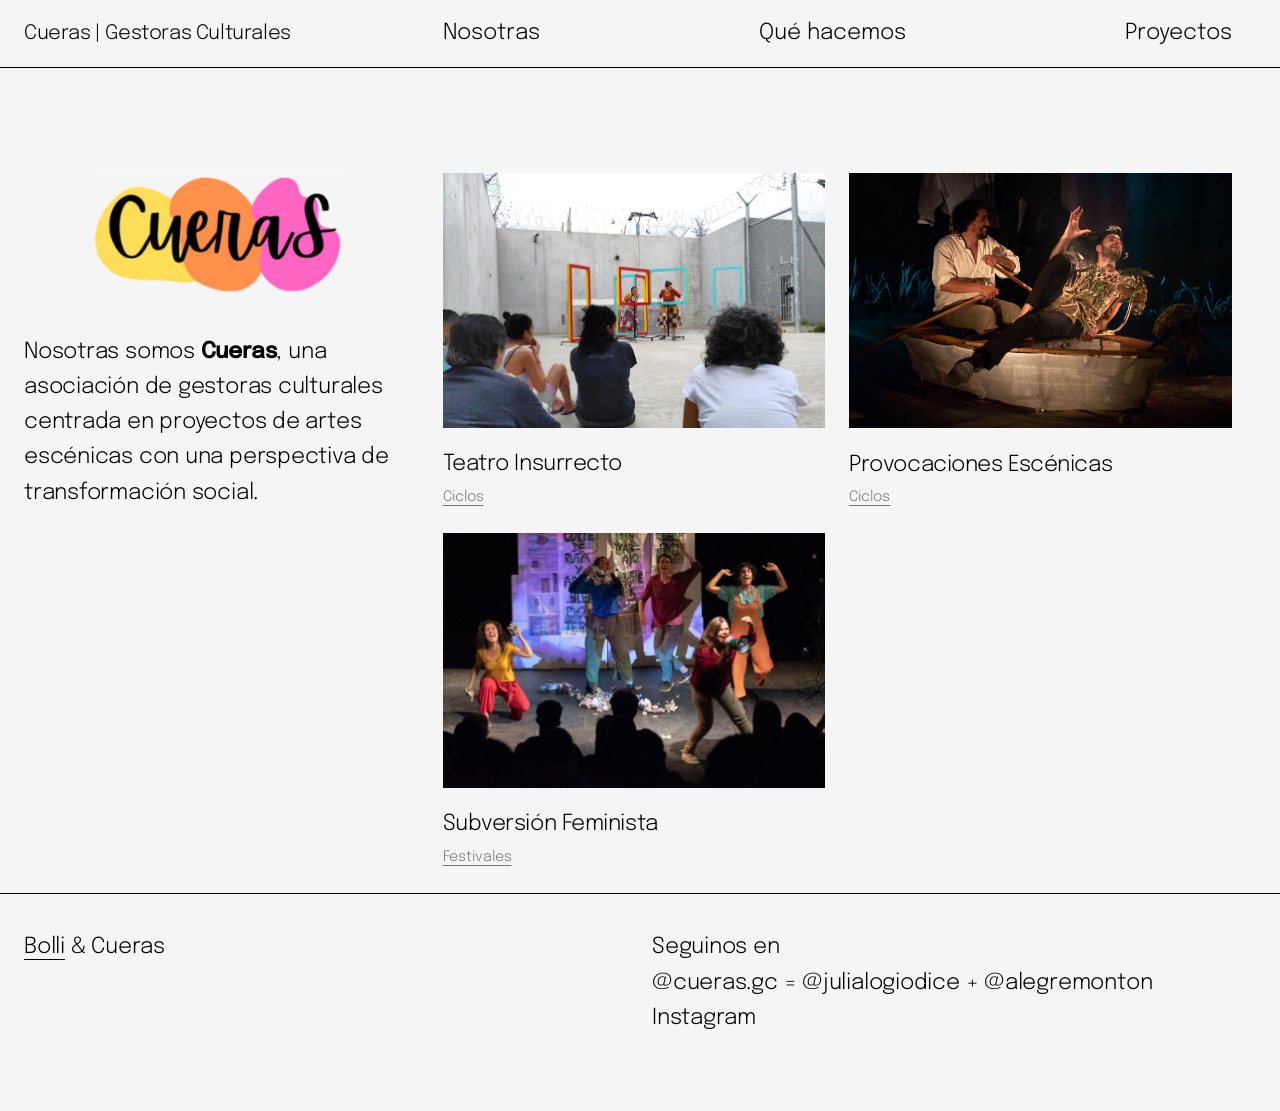
==== commit 02965abc: "Prepare static site for Vercel deployment" ====
--- a/index.html
+++ b/index.html
@@ -5,19 +5,6 @@
     <meta name="viewport" content="width=device-width, initial-scale=1" />
     <meta name="robots" content="max-image-preview:large" />
     <title>Cueras | Gestoras Culturales</title>
-    <link rel="dns-prefetch" href="index.html" />
-    <link
-      rel="alternate"
-      type="application/rss+xml"
-      title="Cueras | Gestoras Culturales &raquo; Feed"
-      href="feed/index.html"
-    />
-    <link
-      rel="alternate"
-      type="application/rss+xml"
-      title="Cueras | Gestoras Culturales &raquo; RSS de los comentarios"
-      href="comments/feed/index.html"
-    />
     <style id="wp-img-auto-sizes-contain-inline-css">
       img:is([sizes="auto" i], [sizes^="auto," i]) {
         contain-intrinsic-size: 3000px 1500px;
@@ -1952,29 +1939,8 @@
     <link
       rel="stylesheet"
       id="fewer-style-css"
-      href="wp-content/themes/fewer/style.css%3Fver=6.9.1.css"
+      href="wp-content/themes/fewer/style.css"
       media="all"
-    />
-    <link rel="https://api.w.org/" href="wp-json/index.html" />
-    <link
-      rel="EditURI"
-      type="application/rsd+xml"
-      title="RSD"
-      href="xmlrpc.php%3Frsd"
-    />
-    <meta name="generator" content="WordPress 6.9.1" />
-    <script type="importmap" id="wp-importmap">
-      {
-        "imports": {
-          "@wordpress/interactivity": "https://cueras.com.ar/wp-includes/js/dist/script-modules/interactivity/index.min.js?ver=66c613f68580994bb00a"
-        }
-      }
-    </script>
-    <link
-      rel="modulepreload"
-      href="wp-includes/js/dist/script-modules/interactivity/index.min.js%3Fver=66c613f68580994bb00a"
-      id="@wordpress/interactivity-js-modulepreload"
-      fetchpriority="low"
     />
     <style class="wp-fonts-local">
       @font-face {
@@ -2373,7 +2339,9 @@
                       "
                       class="wp-block-post-title"
                     >
-                      <a href="/2024/04/02/teatro-insurrecto/" target="_self"
+                      <a
+                        href="./proyectos/teatro-insurrecto/index.html"
+                        target="_self"
                         >Teatro Insurrecto</a
                       >
                     </h2>
@@ -2429,7 +2397,7 @@
                       class="wp-block-post-title"
                     >
                       <a
-                        href="/2023/09/02/provocaciones-escenicas/"
+                        href="./proyectos/provocaciones-escenicas/index.html"
                         target="_self"
                         >Provocaciones Escénicas</a
                       >
@@ -2487,7 +2455,9 @@
                       "
                       class="wp-block-post-title"
                     >
-                      <a href="/2023/03/02/subversion-feminista/" target="_self"
+                      <a
+                        href="./proyectos/subversion-feminista/index.html"
+                        target="_self"
                         >Subversión Feminista</a
                       >
                     </h2>
@@ -2565,152 +2535,6 @@
         ></div>
       </footer>
     </div>
-    <script
-      data-cfasync="false"
-      src="cdn-cgi/scripts/5c5dd728/cloudflare-static/email-decode.min.js"
-    ></script>
-    <script type="speculationrules">
-      {
-        "prefetch": [
-          {
-            "source": "document",
-            "where": {
-              "and": [
-                { "href_matches": "/*" },
-                {
-                  "not": {
-                    "href_matches": [
-                      "/wp-*.php",
-                      "/wp-admin/*",
-                      "/wp-content/uploads/*",
-                      "/wp-content/*",
-                      "/wp-content/plugins/*",
-                      "/wp-content/themes/fewer/*",
-                      "/*\\?(.+)"
-                    ]
-                  }
-                },
-                { "not": { "selector_matches": "a[rel~=\"nofollow\"]" } },
-                {
-                  "not": { "selector_matches": ".no-prefetch, .no-prefetch a" }
-                }
-              ]
-            },
-            "eagerness": "conservative"
-          }
-        ]
-      }
-    </script>
-    <script
-      type="6a8b54d9fd43695cde0370c6-module"
-      src="wp-includes/js/dist/script-modules/block-library/navigation/view.min.js%3Fver=b0f909c3ec791c383210"
-      id="@wordpress/block-library/navigation/view-js-module"
-      fetchpriority="low"
-      data-wp-router-options='{"loadOnClientNavigation":true}'
-    ></script>
-    <script
-      id="wp-block-template-skip-link-js-after"
-      type="6a8b54d9fd43695cde0370c6-text/javascript"
-    >
-      	( function() {
-      		var skipLinkTarget = document.querySelector( 'main' ),
-      			sibling,
-      			skipLinkTargetID,
-      			skipLink;
-
-      		// Early exit if a skip-link target can't be located.
-      		if ( ! skipLinkTarget ) {
-      			return;
-      		}
-
-      		/*
-      		 * Get the site wrapper.
-      		 * The skip-link will be injected in the beginning of it.
-      		 */
-      		sibling = document.querySelector( '.wp-site-blocks' );
-
-      		// Early exit if the root element was not found.
-      		if ( ! sibling ) {
-      			return;
-      		}
-
-      		// Get the skip-link target's ID, and generate one if it doesn't exist.
-      		skipLinkTargetID = skipLinkTarget.id;
-      		if ( ! skipLinkTargetID ) {
-      			skipLinkTargetID = 'wp--skip-link--target';
-      			skipLinkTarget.id = skipLinkTargetID;
-      		}
-
-      		// Create the skip link.
-      		skipLink = document.createElement( 'a' );
-      		skipLink.classList.add( 'skip-link', 'screen-reader-text' );
-      		skipLink.id = 'wp-skip-link';
-      		skipLink.href = '#' + skipLinkTargetID;
-      		skipLink.innerText = 'Saltar al contenido';
-
-      		// Inject the skip link.
-      		sibling.parentElement.insertBefore( skipLink, sibling );
-      	}() );
-
-      //# sourceURL=wp-block-template-skip-link-js-after
-    </script>
-    <script id="wp-emoji-settings" type="application/json">
-      {
-        "baseUrl": "https://s.w.org/images/core/emoji/17.0.2/72x72/",
-        "ext": ".png",
-        "svgUrl": "https://s.w.org/images/core/emoji/17.0.2/svg/",
-        "svgExt": ".svg",
-        "source": {
-          "concatemoji": "https://cueras.com.ar/wp-includes/js/wp-emoji-release.min.js?ver=6.9.1"
-        }
-      }
-    </script>
-    <script type="6a8b54d9fd43695cde0370c6-module">
-      /*! This file is auto-generated */
-      const a=JSON.parse(document.getElementById("wp-emoji-settings").textContent),o=(window._wpemojiSettings=a,"wpEmojiSettingsSupports"),s=["flag","emoji"];function i(e){try{var t={supportTests:e,timestamp:(new Date).valueOf()};sessionStorage.setItem(o,JSON.stringify(t))}catch(e){}}function c(e,t,n){e.clearRect(0,0,e.canvas.width,e.canvas.height),e.fillText(t,0,0);t=new Uint32Array(e.getImageData(0,0,e.canvas.width,e.canvas.height).data);e.clearRect(0,0,e.canvas.width,e.canvas.height),e.fillText(n,0,0);const a=new Uint32Array(e.getImageData(0,0,e.canvas.width,e.canvas.height).data);return t.every((e,t)=>e===a[t])}function p(e,t){e.clearRect(0,0,e.canvas.width,e.canvas.height),e.fillText(t,0,0);var n=e.getImageData(16,16,1,1);for(let e=0;e<n.data.length;e++)if(0!==n.data[e])return!1;return!0}function u(e,t,n,a){switch(t){case"flag":return n(e,"\ud83c\udff3\ufe0f\u200d\u26a7\ufe0f","\ud83c\udff3\ufe0f\u200b\u26a7\ufe0f")?!1:!n(e,"\ud83c\udde8\ud83c\uddf6","\ud83c\udde8\u200b\ud83c\uddf6")&&!n(e,"\ud83c\udff4\udb40\udc67\udb40\udc62\udb40\udc65\udb40\udc6e\udb40\udc67\udb40\udc7f","\ud83c\udff4\u200b\udb40\udc67\u200b\udb40\udc62\u200b\udb40\udc65\u200b\udb40\udc6e\u200b\udb40\udc67\u200b\udb40\udc7f");case"emoji":return!a(e,"\ud83e\u1fac8")}return!1}function f(e,t,n,a){let r;const o=(r="undefined"!=typeof WorkerGlobalScope&&self instanceof WorkerGlobalScope?new OffscreenCanvas(300,150):document.createElement("canvas")).getContext("2d",{willReadFrequently:!0}),s=(o.textBaseline="top",o.font="600 32px Arial",{});return e.forEach(e=>{s[e]=t(o,e,n,a)}),s}function r(e){var t=document.createElement("script");t.src=e,t.defer=!0,document.head.appendChild(t)}a.supports={everything:!0,everythingExceptFlag:!0},new Promise(t=>{let n=function(){try{var e=JSON.parse(sessionStorage.getItem(o));if("object"==typeof e&&"number"==typeof e.timestamp&&(new Date).valueOf()<e.timestamp+604800&&"object"==typeof e.supportTests)return e.supportTests}catch(e){}return null}();if(!n){if("undefined"!=typeof Worker&&"undefined"!=typeof OffscreenCanvas&&"undefined"!=typeof URL&&URL.createObjectURL&&"undefined"!=typeof Blob)try{var e="postMessage("+f.toString()+"("+[JSON.stringify(s),u.toString(),c.toString(),p.toString()].join(",")+"));",a=new Blob([e],{type:"text/javascript"});const r=new Worker(URL.createObjectURL(a),{name:"wpTestEmojiSupports"});return void(r.onmessage=e=>{i(n=e.data),r.terminate(),t(n)})}catch(e){}i(n=f(s,u,c,p))}t(n)}).then(e=>{for(const n in e)a.supports[n]=e[n],a.supports.everything=a.supports.everything&&a.supports[n],"flag"!==n&&(a.supports.everythingExceptFlag=a.supports.everythingExceptFlag&&a.supports[n]);var t;a.supports.everythingExceptFlag=a.supports.everythingExceptFlag&&!a.supports.flag,a.supports.everything||((t=a.source||{}).concatemoji?r(t.concatemoji):t.wpemoji&&t.twemoji&&(r(t.twemoji),r(t.wpemoji)))});
-      //# sourceURL=https://cueras.com.ar/wp-includes/js/wp-emoji-loader.min.js
-    </script>
-    <script
-      src="cdn-cgi/scripts/7d0fa10a/cloudflare-static/rocket-loader.min.js"
-      data-cf-settings="6a8b54d9fd43695cde0370c6-|49"
-      defer
-    ></script>
-    <script>
-      (function () {
-        function c() {
-          var b = a.contentDocument || a.contentWindow.document;
-          if (b) {
-            var d = b.createElement("script");
-            d.innerHTML =
-              "window.__CF$cv$params={r:'9ca79bbf5ad983fc',t:'MTc3MDUxNjgxMg=='};var a=document.createElement('script');a.src='/cdn-cgi/challenge-platform/scripts/jsd/main.js';document.getElementsByTagName('head')[0].appendChild(a);";
-            b.getElementsByTagName("head")[0].appendChild(d);
-          }
-        }
-        if (document.body) {
-          var a = document.createElement("iframe");
-          a.height = 1;
-          a.width = 1;
-          a.style.position = "absolute";
-          a.style.top = 0;
-          a.style.left = 0;
-          a.style.border = "none";
-          a.style.visibility = "hidden";
-          document.body.appendChild(a);
-          if ("loading" !== document.readyState) c();
-          else if (window.addEventListener)
-            document.addEventListener("DOMContentLoaded", c);
-          else {
-            var e = document.onreadystatechange || function () {};
-            document.onreadystatechange = function (b) {
-              e(b);
-              "loading" !== document.readyState &&
-                ((document.onreadystatechange = e), c());
-            };
-          }
-        }
-      })();
-    </script>
+    <script src="/assets/site.js" defer></script>
   </body>
 </html>
-
-<!-- Page supported by LiteSpeed Cache 6.5.3 on 2026-02-07 23:13:33 -->
--- a/wp-content/themes/fewer/style.css
+++ b/wp-content/themes/fewer/style.css
@@ -0,0 +1,102 @@
+/*
+Theme Name: Fewer
+
+*/
+
+/*
+ * Font smoothing
+ * https://github.com/WordPress/gutenberg/issues/35934
+ */
+body {
+	-moz-osx-font-smoothing: grayscale;
+	-webkit-font-smoothing: antialiased;
+}
+
+/*
+ * Control the hover stylings of outline block style.
+ * Unnecessary once block styles are configurable via theme.json
+ * https://github.com/WordPress/gutenberg/issues/42794
+ */
+.wp-block-button.is-style-outline>.wp-block-button__link:not(.has-background):hover {
+	background-color: var(--wp--preset--color--secondary);
+	color: var(--wp--preset--color--background);
+	border-color: var(--wp--preset--color--secondary);
+}
+
+/**
+ * Currently table styles are only available with 'wp-block-styles' 
+ * theme support (block css) thus the following needs to be included
+ * since 'wp-block-styles' aren't used for this theme.
+ * https://github.com/WordPress/gutenberg/issues/45065
+ */
+.wp-block-table thead {
+	border-bottom: 3px solid;
+}
+.wp-block-table tfoot {
+	border-top: 3px solid;
+}
+.wp-block-table td,
+.wp-block-table th {
+	padding: var(--wp--preset--spacing--30);
+	border: 1px solid;
+	word-break: normal;
+}
+.wp-block-table figcaption {
+	font-size: var(--wp--preset--font-size--small);
+	text-align: center;
+}
+
+/*
+ * Link styles
+ * https://github.com/WordPress/gutenberg/issues/42319
+ */
+a {
+	text-decoration-thickness: .02em !important;
+	text-underline-offset: .25em;
+}
+
+/* Static replacement for the WordPress navigation module. */
+.wp-block-navigation__responsive-container-open,
+.wp-block-navigation__responsive-container-close {
+	display: none;
+}
+
+@media (max-width: 599px) {
+	html.has-modal-open {
+		overflow: hidden;
+	}
+
+	.wp-block-navigation__responsive-container-open {
+		display: flex;
+	}
+
+	.wp-block-navigation__responsive-container:not(.is-menu-open) {
+		display: none;
+	}
+
+	.wp-block-navigation__responsive-container.is-menu-open {
+		display: flex;
+		position: fixed;
+		inset: 0;
+		z-index: 100000;
+		overflow: auto;
+		padding: var(--wp--preset--spacing--50);
+	}
+
+	.wp-block-navigation__responsive-container.is-menu-open
+		.wp-block-navigation__responsive-container-close {
+		display: flex;
+		position: absolute;
+		top: var(--wp--preset--spacing--30);
+		right: var(--wp--preset--spacing--30);
+	}
+
+	.wp-block-navigation__responsive-container.is-menu-open
+		.wp-block-navigation__responsive-close,
+	.wp-block-navigation__responsive-container.is-menu-open
+		.wp-block-navigation__responsive-dialog,
+	.wp-block-navigation__responsive-container.is-menu-open
+		.wp-block-navigation__responsive-container-content {
+		width: 100%;
+	}
+}
